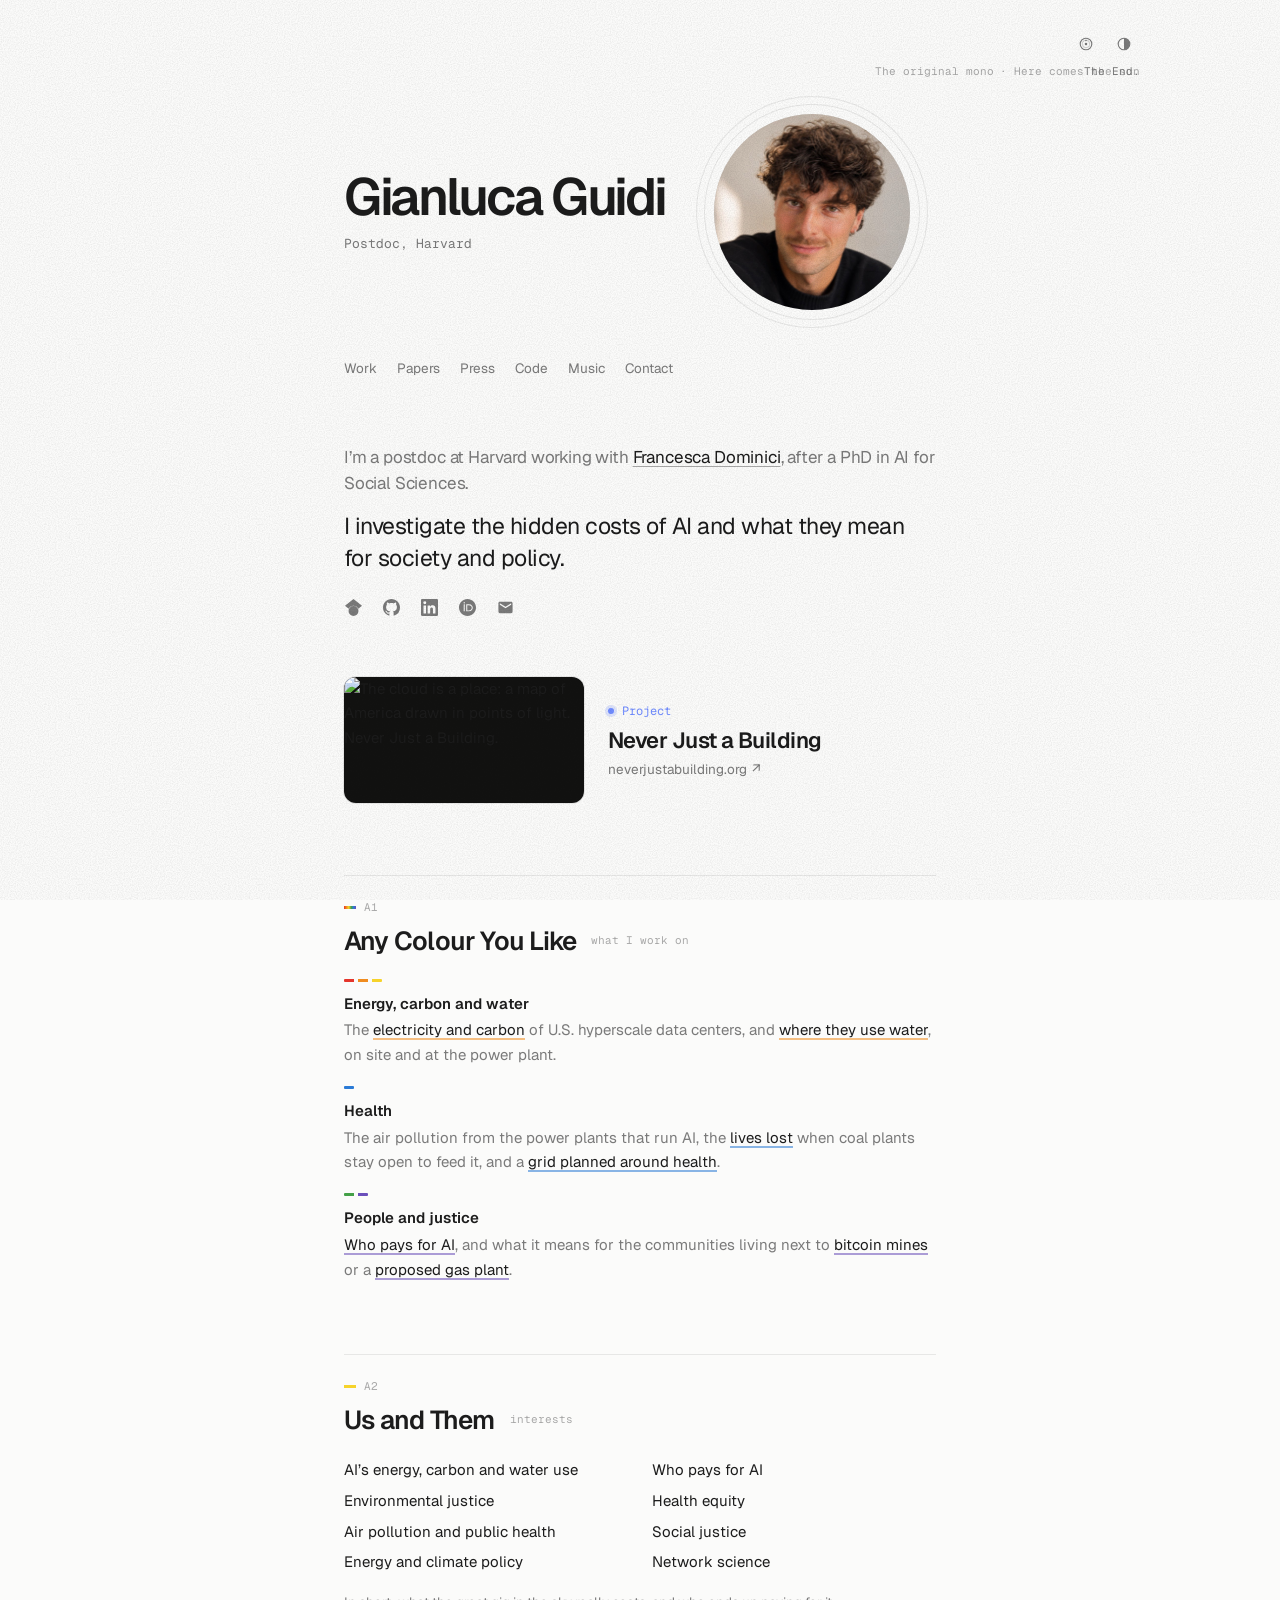
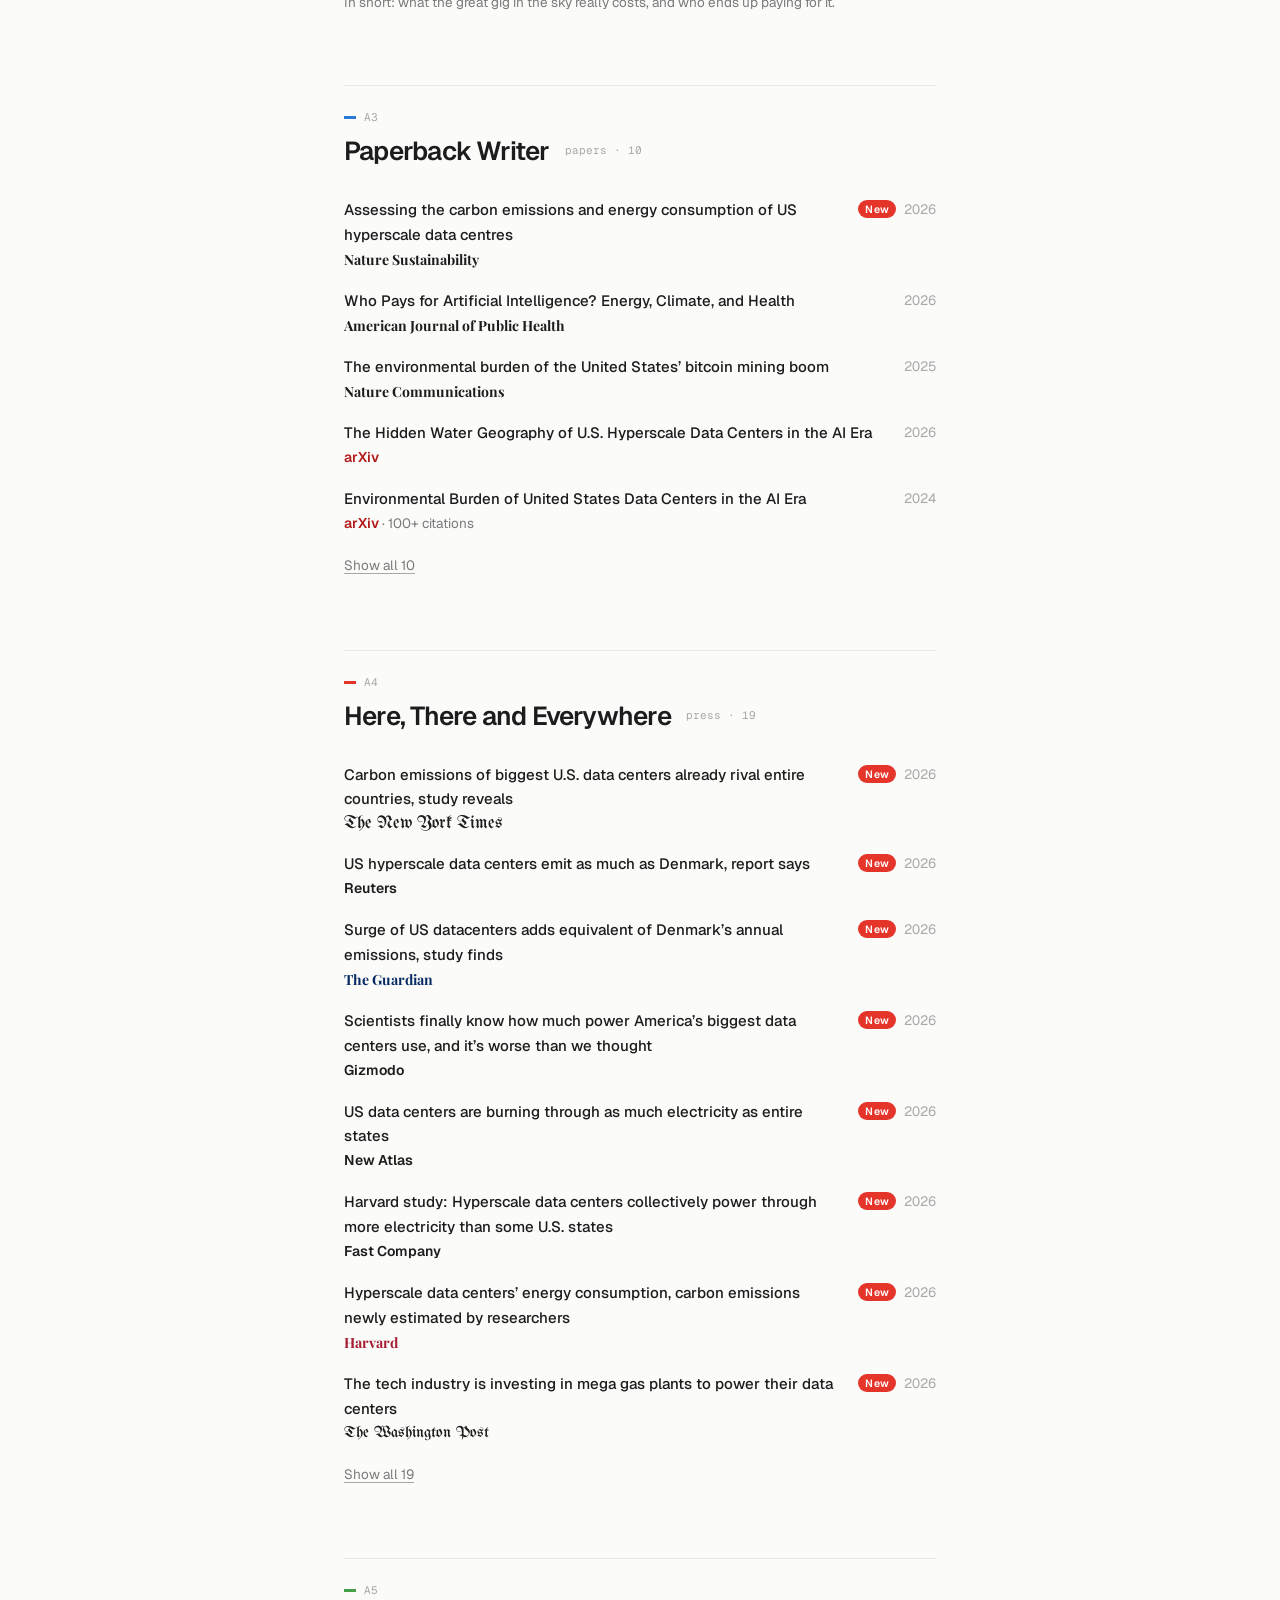
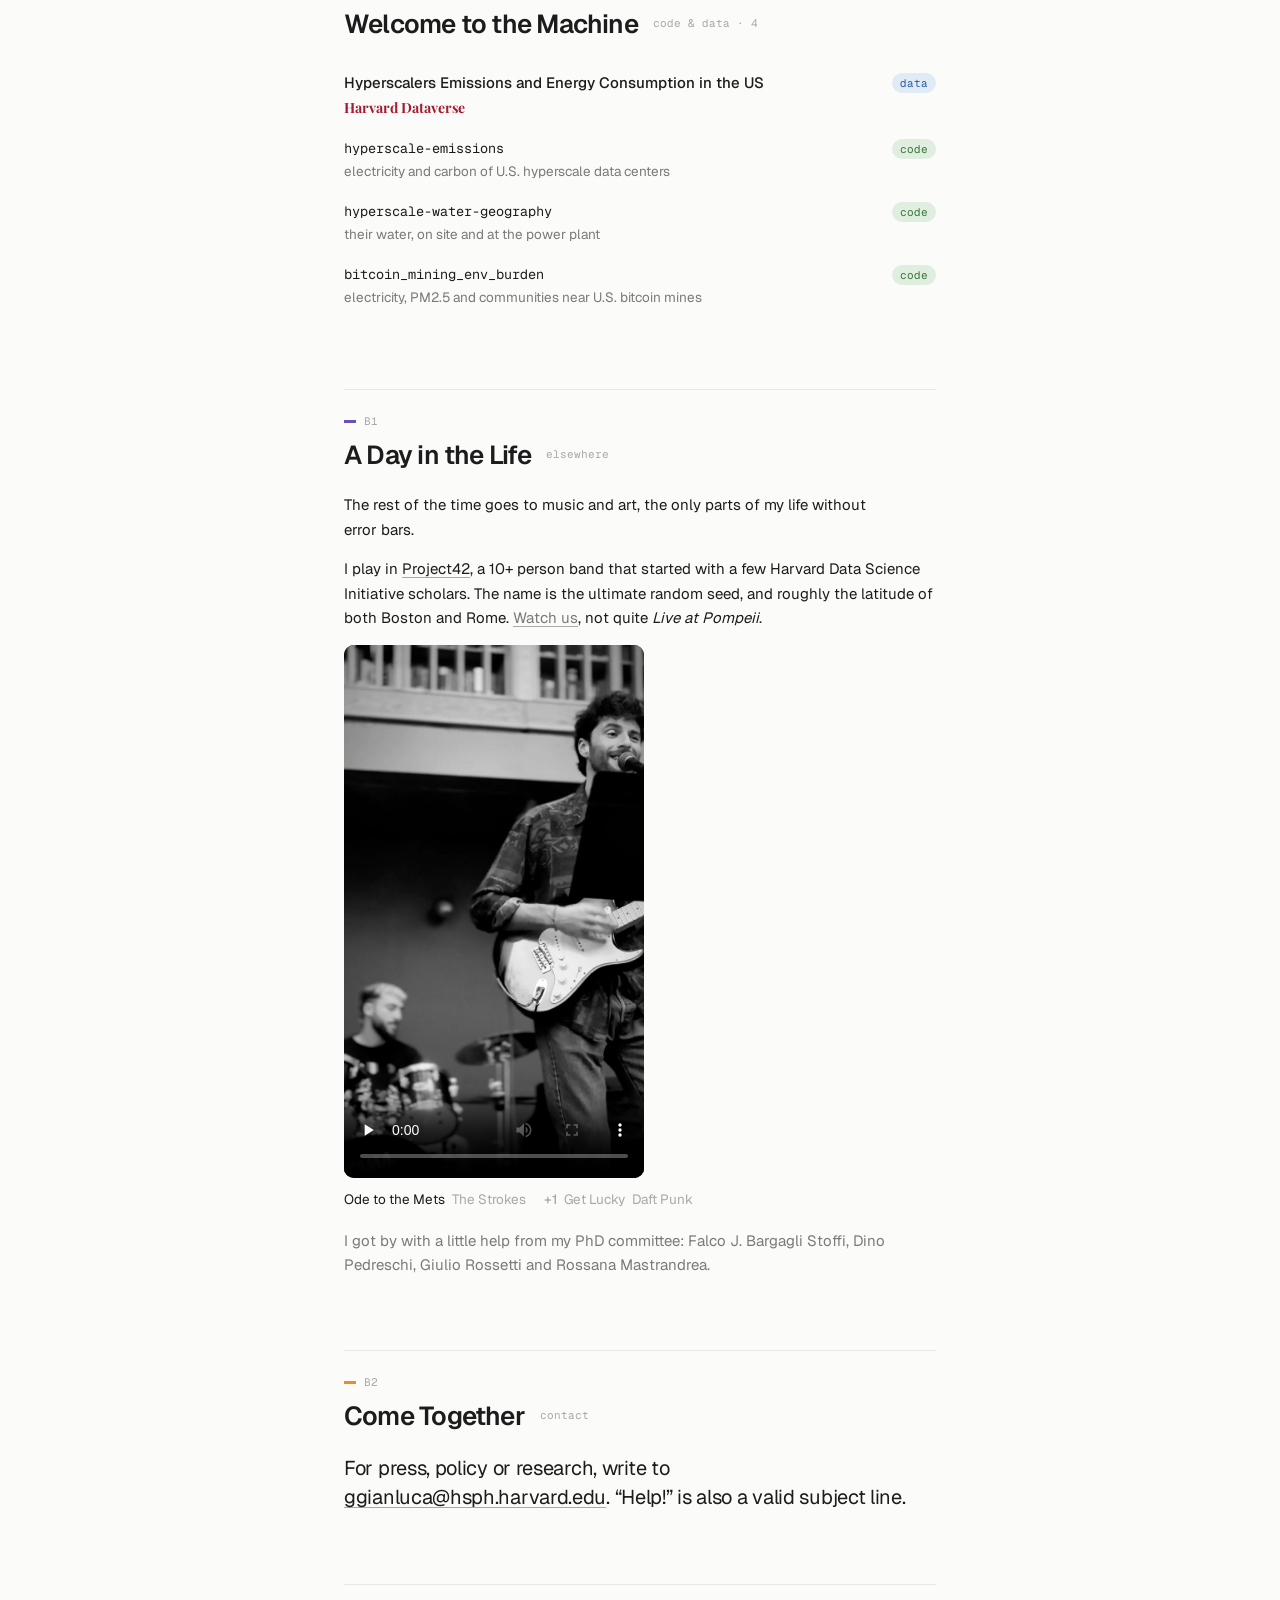
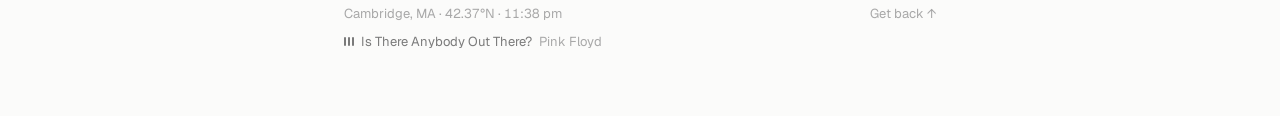
==== index.html @ de1f5d50 "The New York Times in its own masthead lettering Set in Chomsky, an open-source revival of the NYT m" ====
<!doctype html>
<html lang="en">
<head>
  <!-- Google tag (gtag.js). Only real visits count: nothing from local previews, and nothing from a browser
       that opened the site once with ?notrack=1 (my own devices); ?notrack=0 turns counting back on -->
  <script>
    (function () {
      var off = false;
      try {
        var q = new URLSearchParams(location.search).get("notrack");
        if (q === "1") localStorage.setItem("notrack", "1");
        if (q === "0") localStorage.removeItem("notrack");
        off = localStorage.getItem("notrack") === "1";
      } catch (e) {}
      if (location.hostname !== "gianguidi.github.io" || off) return;
      var s = document.createElement("script");
      s.async = true;
      s.src = "https://www.googletagmanager.com/gtag/js?id=G-ZJCMH1PV05";
      document.head.appendChild(s);
    })();
    window.dataLayer = window.dataLayer || [];
    function gtag(){dataLayer.push(arguments);}
    gtag('js', new Date());
    gtag('config', 'G-ZJCMH1PV05');
  </script>

  <!-- Structured data: who I am, what I work on, and the papers, data and code behind it -->
  <script type="application/ld+json">
{
  "@context": "https://schema.org",
  "@graph": [
    {
      "@type": "ProfilePage",
      "@id": "https://gianguidi.github.io/#page",
      "url": "https://gianguidi.github.io/",
      "name": "Gianluca Guidi",
      "dateModified": "2026-11-03",
      "mainEntity": {"@id": "https://gianguidi.github.io/#me"}
    },
    {
      "@type": "Person",
      "@id": "https://gianguidi.github.io/#me",
      "name": "Gianluca Guidi",
      "jobTitle": "Postdoctoral Research Fellow",
      "description": "Investigates the hidden costs of AI: the electricity, carbon and water of U.S. data centers, the air pollution and health effects of the power plants that run them, and who pays.",
      "url": "https://gianguidi.github.io/",
      "image": "https://gianguidi.github.io/assets/img/gianluca.jpg?v=1662b2f",
      "email": "mailto:ggianluca@hsph.harvard.edu",
      "affiliation": [{"@type": "Organization", "name": "Harvard T.H. Chan School of Public Health"}],
      "colleague": [{"@type": "Person", "name": "Francesca Dominici", "url": "https://scholar.google.com/citations?hl=en&user=RSwElNMAAAAJ"}],
      "knowsAbout": ["Environmental impact of artificial intelligence", "Data center energy use", "Data center carbon emissions", "Data center water use", "Air pollution and public health", "Power plants and health", "Environmental justice", "Social justice", "Health equity", "Energy and climate policy", "Bitcoin mining", "Network science"],
      "sameAs": [
        "https://orcid.org/0009-0009-8629-4620",
        "https://scholar.google.com/citations?hl=it&user=mu45z3kAAAAJ",
        "https://github.com/gianguidi",
        "https://www.linkedin.com/in/gianluca-guidi/",
        "https://www.researchgate.net/profile/Gianluca-Guidi"
      ]
    },
    {"@type": "ScholarlyArticle", "headline": "Who Pays for Artificial Intelligence? Energy, Climate, and Health", "url": "https://ajph.aphapublications.org/doi/full/10.2105/AJPH.2026.308678", "datePublished": "2026", "isPartOf": {"@type": "Periodical", "name": "American Journal of Public Health"}, "author": {"@id": "https://gianguidi.github.io/#me"}},
    {"@type": "ScholarlyArticle", "headline": "Assessing the carbon emissions and energy consumption of US hyperscale data centres", "url": "https://www.nature.com/articles/s41893-026-01985-7", "sameAs": "https://doi.org/10.1038/s41893-026-01985-7", "datePublished": "2026-11-16", "isPartOf": {"@type": "Periodical", "name": "Nature Sustainability"}, "author": {"@id": "https://gianguidi.github.io/#me"}},
    {"@type": "ScholarlyArticle", "headline": "The environmental burden of the United States’ bitcoin mining boom", "url": "https://www.nature.com/articles/s41467-025-58287-3", "datePublished": "2025", "isPartOf": {"@type": "Periodical", "name": "Nature Communications"}, "author": {"@id": "https://gianguidi.github.io/#me"}},
    {"@type": "ScholarlyArticle", "headline": "The Hidden Water Geography of U.S. Hyperscale Data Centers in the AI Era", "url": "https://arxiv.org/abs/2607.02531", "datePublished": "2026", "publisher": {"@type": "Organization", "name": "arXiv"}, "author": {"@id": "https://gianguidi.github.io/#me"}},
    {"@type": "ScholarlyArticle", "headline": "Environmental Burden of United States Data Centers in the AI Era", "url": "https://arxiv.org/abs/2411.09786", "datePublished": "2024", "publisher": {"@type": "Organization", "name": "arXiv"}, "author": {"@id": "https://gianguidi.github.io/#me"}},
    {"@type": "ScholarlyArticle", "headline": "Delayed Coal Plant Retirements in the Era of Data Centers Carry a Measurable Mortality Cost", "url": "https://europepmc.org/article/pmc/pmc13648786", "datePublished": "2026", "publisher": {"@type": "Organization", "name": "medRxiv"}, "author": {"@id": "https://gianguidi.github.io/#me"}},
    {"@type": "ScholarlyArticle", "headline": "Public Health and Economic Burden of a Proposed 3,500-MW Natural Gas Plant in Virginia", "url": "https://papers.ssrn.com/sol3/papers.cfm?abstract_id=7350551", "datePublished": "2026", "publisher": {"@type": "Organization", "name": "SSRN"}, "author": {"@id": "https://gianguidi.github.io/#me"}},
    {"@type": "ScholarlyArticle", "headline": "Tracing two decades of carbon emissions using a network approach", "url": "https://www.nature.com/articles/s41598-024-57351-0", "datePublished": "2024", "isPartOf": {"@type": "Periodical", "name": "Scientific Reports"}, "author": {"@id": "https://gianguidi.github.io/#me"}},
    {"@type": "ScholarlyArticle", "headline": "Towards a Health-Based Power Grid Optimization in the AI Era", "url": "https://arxiv.org/abs/2410.09029", "datePublished": "2024", "publisher": {"@type": "Organization", "name": "arXiv"}, "author": {"@id": "https://gianguidi.github.io/#me"}},
    {"@type": "Dataset", "name": "Hyperscalers Emissions and Energy Consumption in the US", "url": "https://doi.org/10.7910/DVN/SKKTAG", "description": "Electricity use and carbon emissions of U.S. hyperscale data centers.", "creator": {"@id": "https://gianguidi.github.io/#me"}},
    {"@type": "SoftwareSourceCode", "name": "hyperscale-emissions", "codeRepository": "https://github.com/gianguidi/hyperscale-emissions", "description": "Electricity and carbon of U.S. hyperscale data centers.", "author": {"@id": "https://gianguidi.github.io/#me"}},
    {"@type": "SoftwareSourceCode", "name": "hyperscale-water-geography", "codeRepository": "https://github.com/gianguidi/hyperscale-water-geography", "description": "Water use of U.S. hyperscale data centers, on site and at the power plant.", "author": {"@id": "https://gianguidi.github.io/#me"}},
    {"@type": "SoftwareSourceCode", "name": "bitcoin_mining_env_burden", "codeRepository": "https://github.com/gianguidi/bitcoin_mining_env_burden", "description": "Electricity, PM2.5 and communities near U.S. bitcoin mines.", "author": {"@id": "https://gianguidi.github.io/#me"}}
  ]
}
</script>

  <meta charset="utf-8" />
  <meta name="viewport" content="width=device-width, initial-scale=1" />
  <title>Gianluca Guidi</title>
  <meta name="description" content="Gianluca Guidi, a postdoc at Harvard, investigates the hidden costs of AI: the energy, carbon and water of data centers, their toll on health, and who pays." />
  <!-- keep the photo out of image search (link previews still show it) -->
  <meta name="robots" content="noimageindex" />
  <meta property="og:title" content="Gianluca Guidi" />
  <meta property="og:description" content="I investigate the hidden costs of AI: the energy, carbon and water of data centers, their toll on health, and who pays." />
  <meta property="og:image" content="https://gianguidi.github.io/assets/img/gianluca.jpg?v=1662b2f" />
  <meta property="og:url" content="https://gianguidi.github.io/" />
  <meta name="twitter:card" content="summary" />
  <meta name="color-scheme" content="light" />
  <meta name="theme-color" content="#fbfbfa" />
  <!-- the tab icon: a record, the label in the six colours (SVG where it works, the .ico and the touch icon everywhere else) -->
  <link rel="icon" href="/favicon.ico?v=40f1ebd" sizes="32x32">
  <link rel="icon" href="/favicon.svg?v=40f1ebd" type="image/svg+xml">
  <link rel="apple-touch-icon" href="/apple-touch-icon.png?v=40f1ebd">
  <link rel="preconnect" href="https://fonts.googleapis.com">
  <link rel="preconnect" href="https://fonts.gstatic.com" crossorigin>
  <link href="https://fonts.googleapis.com/css2?family=Geist:wght@400;500;600&family=Geist+Mono:wght@400&display=swap" rel="stylesheet">
  <!-- the mastheads: a blackletter and a Didone, cut down to just the letters the journal and outlet names use -->
  <link href="https://fonts.googleapis.com/css2?family=Playfair+Display:wght@700;900&family=UnifrakturMaguntia&display=swap&text=%20ABCDFGHIJNPRSTWYZabcdefghiklmnoprstuvwy" rel="stylesheet">
  <link rel="stylesheet" href="assets/css/style.css?v=98d34d6" />
  <script>
    // before first paint: every visit lands on the light side (here comes the sun), even for someone who flipped to
    // dark last time; the old saved choice is cleared. The 2026 remaster is shelved for now: its styles stay in the
    // stylesheet under data-style="remaster", but nothing turns it on
    (function () {
      document.documentElement.classList.add("js");
      try { localStorage.removeItem("theme"); } catch (e) {}
    })();
  </script>
</head>

<body>
  <main class="page" id="top">
    <header class="intro">
      <div class="avatar">
        <img src="assets/img/avatar.jpg?v=1662b2f" alt="Gianluca Guidi" width="400" height="400" draggable="false" />
      </div>
      <div>
        <h1>Gianluca Guidi</h1>
        <p class="role">Postdoc, Harvard</p>
      </div>
      <button class="mix" type="button" aria-label="Give the record a spin">
        <svg viewBox="0 0 20 20" aria-hidden="true"><circle cx="10" cy="10" r="7.25" /><circle class="groove" cx="10" cy="10" r="4.75" /><circle class="label" cx="10" cy="10" r="1.6" /><circle class="label" cx="10" cy="5.6" r=".9" /></svg>
      </button>
      <button class="mode" type="button" aria-label="Switch between light and dark">
        <svg viewBox="0 0 20 20" aria-hidden="true"><circle cx="10" cy="10" r="7.25" /><path d="M10 2.75a7.25 7.25 0 0 1 0 14.5z" /></svg>
      </button>
      <!-- what's on: which pressing (the record) and which side (the moon) -->
      <span class="note" aria-hidden="true"><span class="press"></span><span class="side"></span><span class="say"></span></span>
      <!-- the menu: plain words for the song titles; it stays on top as you scroll, and the section you're in lights up in its colour -->
      <nav class="menu" aria-label="Sections">
        <a href="#work">Work</a>
        <a href="#papers">Papers</a>
        <a href="#press">Press</a>
        <a href="#code">Code</a>
        <a href="#music">Music</a>
        <a href="#contact">Contact</a>
      </nav>
    </header>

    <section class="about">
      <p class="bio">
        I’m a postdoc at Harvard working with
        <a href="https://scholar.google.com/citations?hl=en&user=RSwElNMAAAAJ" target="_blank" rel="noopener">Francesca Dominici</a>,
        after a PhD in AI for Social Sciences.
      </p>
      <p class="lede">I investigate the <span class="hl">hidden costs of AI</span> and what they mean for society and policy.</p>
      <!-- logos instead of words; the name stays in the link for screen readers and shows on hover -->
      <p class="links">
        <a href="https://scholar.google.com/citations?hl=it&user=mu45z3kAAAAJ" target="_blank" rel="noopener"><svg viewBox="0 0 24 24" aria-hidden="true" focusable="false"><path d="M5.242 13.769 0 9.5 12 0l12 9.5-5.242 4.269C17.548 11.249 14.978 9.5 12 9.5c-2.977 0-5.548 1.748-6.758 4.269zM12 10a7 7 0 1 0 0 14 7 7 0 0 0 0-14z" /></svg><span>Scholar</span></a>
        <a href="https://github.com/gianguidi" target="_blank" rel="noopener"><svg viewBox="0 0 16 16" aria-hidden="true" focusable="false"><path d="M8 0C3.58 0 0 3.58 0 8c0 3.54 2.29 6.53 5.47 7.59.4.07.55-.17.55-.38 0-.19-.01-.82-.01-1.49-2.01.37-2.53-.49-2.69-.94-.09-.23-.48-.94-.82-1.13-.28-.15-.68-.52-.01-.53.63-.01 1.08.58 1.23.82.72 1.21 1.87.87 2.33.66.07-.52.28-.87.51-1.07-1.78-.2-3.64-.89-3.64-3.95 0-.87.31-1.59.82-2.15-.08-.2-.36-1.02.08-2.12 0 0 .67-.21 2.2.82.64-.18 1.32-.27 2-.27.68 0 1.36.09 2 .27 1.53-1.04 2.2-.82 2.2-.82.44 1.1.16 1.92.08 2.12.51.56.82 1.27.82 2.15 0 3.07-1.87 3.75-3.65 3.95.29.25.54.73.54 1.48 0 1.07-.01 1.93-.01 2.2 0 .21.15.46.55.38A8.013 8.013 0 0 0 16 8c0-4.42-3.58-8-8-8z" /></svg><span>GitHub</span></a>
        <a href="https://www.linkedin.com/in/gianluca-guidi/" target="_blank" rel="noopener"><svg viewBox="0 0 24 24" aria-hidden="true" focusable="false"><path d="M20.447 20.452h-3.554v-5.569c0-1.328-.027-3.037-1.852-3.037-1.853 0-2.136 1.445-2.136 2.939v5.667H9.351V9h3.414v1.561h.046c.477-.9 1.637-1.85 3.37-1.85 3.601 0 4.267 2.37 4.267 5.455v6.286zM5.337 7.433a2.062 2.062 0 1 1 0-4.125 2.062 2.062 0 0 1 0 4.125zM7.119 20.452H3.555V9h3.564v11.452zM22.225 0H1.771C.792 0 0 .774 0 1.729v20.542C0 23.227.792 24 1.771 24h20.451C23.2 24 24 23.227 24 22.271V1.729C24 .774 23.2 0 22.222 0h.003z" /></svg><span>LinkedIn</span></a>
        <a href="https://orcid.org/0009-0009-8629-4620" target="_blank" rel="me noopener noreferrer"><svg viewBox="0 0 24 24" aria-hidden="true" focusable="false"><path d="M12 0C5.372 0 0 5.372 0 12s5.372 12 12 12 12-5.372 12-12S18.628 0 12 0zM7.369 4.378c.525 0 .947.431.947.947s-.422.947-.947.947a.95.95 0 0 1-.947-.947c0-.525.422-.947.947-.947zm-.722 3.038h1.444v10.041H6.647V7.416zm3.562 0h3.9c3.712 0 5.344 2.653 5.344 5.025 0 2.578-2.016 5.025-5.325 5.025h-3.919V7.416zm1.444 1.303v7.444h2.297c3.272 0 4.022-2.484 4.022-3.722 0-2.016-1.284-3.722-4.097-3.722h-2.222z" /></svg><span>ORCID</span></a>
        <a href="mailto:ggianluca@hsph.harvard.edu"><svg viewBox="0 0 24 24" aria-hidden="true" focusable="false"><path d="M20 4H4c-1.1 0-1.99.9-1.99 2L2 18c0 1.1.9 2 2 2h16c1.1 0 2-.9 2-2V6c0-1.1-.9-2-2-2zm0 4-8 5-8-5V6l8 5 8-5v2z" /></svg><span>Email</span></a>
      </p>
    </section>

    <!-- the project: a small picture of its main screen (the cloud is a place, over the map of America in points of
         light: the project's own share image, served from its site), its name, and the way in. The whole row opens it -->
    <aside class="project" id="project" aria-labelledby="project-name">
      <img class="project-art" src="https://neverjustabuilding.org/assets/share/og-image.jpg" alt="The cloud is a place: a map of America drawn in points of light. Never Just a Building." width="1200" height="630" decoding="async" draggable="false" />
      <div class="project-body">
        <p class="project-kicker">Project</p>
        <h2 class="project-name" id="project-name"><a href="https://neverjustabuilding.org/" target="_blank" rel="noopener">Never Just a Building</a></h2>
        <p class="project-go" aria-hidden="true">neverjustabuilding.org <span>↗</span></p>
      </div>
    </aside>

    <!-- three threads, in the spectrum colours: energy, carbon and water; health; people and justice -->
    <section id="work">
      <h2>Any Colour You Like <span class="count">what I work on</span></h2>
      <ol class="threads">
        <li class="t1">
          <h3>Energy, carbon and water</h3>
          <p>The <a href="https://www.nature.com/articles/s41893-026-01985-7" target="_blank" rel="noopener">electricity and carbon</a> of U.S. hyperscale data centers, and <a href="https://arxiv.org/abs/2607.02531" target="_blank" rel="noopener">where they use water</a>, on site and at the power plant.</p>
        </li>
        <li class="t2">
          <h3>Health</h3>
          <p>The air pollution from the power plants that run AI, the <a href="https://europepmc.org/article/pmc/pmc13648786" target="_blank" rel="noopener">lives lost</a> when coal plants stay open to feed it, and a <a href="https://arxiv.org/abs/2410.09029" target="_blank" rel="noopener">grid planned around health</a>.</p>
        </li>
        <li class="t3">
          <h3>People and justice</h3>
          <p><a href="https://ajph.aphapublications.org/doi/full/10.2105/AJPH.2026.308678" target="_blank" rel="noopener">Who pays for AI</a>, and what it means for the communities living next to <a href="https://www.nature.com/articles/s41467-025-58287-3" target="_blank" rel="noopener">bitcoin mines</a> or a <a href="https://papers.ssrn.com/sol3/papers.cfm?abstract_id=7350551" target="_blank" rel="noopener">proposed gas plant</a>.</p>
        </li>
      </ol>
    </section>

    <section id="interests">
      <h2>Us and Them <span class="count">interests</span></h2>
      <ul class="interests">
        <li>AI’s energy, carbon and water use</li>
        <li>Who pays for AI</li>
        <li>Environmental justice</li>
        <li>Health equity</li>
        <li>Air pollution and public health</li>
        <li>Social justice</li>
        <li>Energy and climate policy</li>
        <li>Network science</li>
      </ul>
      <p class="muted aside">In short: what the great gig in the sky really costs, and who ends up paying for it.</p>
    </section>

    <section id="papers">
      <h2>Paperback Writer <span class="count">papers · 10</span></h2>
      <!-- each venue is set a little like its own masthead: .v, styled per journal or outlet -->
      <ul class="list" id="papers-list">
        <li class="fresh" data-until="2026-12-31"><a href="https://www.nature.com/articles/s41893-026-01985-7" target="_blank" rel="noopener">Assessing the carbon emissions and energy consumption of US hyperscale data centres</a><span class="src"><b class="v v-nature">Nature Sustainability</b></span><span class="yr">2026</span></li>
        <li><a href="https://ajph.aphapublications.org/doi/full/10.2105/AJPH.2026.308678" target="_blank" rel="noopener">Who Pays for Artificial Intelligence? Energy, Climate, and Health</a><span class="src"><b class="v v-ajph">American Journal of Public Health</b></span><span class="yr">2026</span></li>
        <li><a href="https://www.nature.com/articles/s41467-025-58287-3" target="_blank" rel="noopener">The environmental burden of the United States’ bitcoin mining boom</a><span class="src"><b class="v v-nature">Nature Communications</b></span><span class="yr">2025</span></li>
        <li><a href="https://arxiv.org/abs/2607.02531" target="_blank" rel="noopener">The Hidden Water Geography of U.S. Hyperscale Data Centers in the AI Era</a><span class="src"><b class="v v-arxiv">arXiv</b></span><span class="yr">2026</span></li>
        <li><a href="https://arxiv.org/abs/2411.09786" target="_blank" rel="noopener">Environmental Burden of United States Data Centers in the AI Era</a><span class="src"><b class="v v-arxiv">arXiv</b> · 100+ citations</span><span class="yr">2024</span></li>
        <li class="extra"><a href="https://europepmc.org/article/pmc/pmc13648786" target="_blank" rel="noopener">Delayed Coal Plant Retirements in the Era of Data Centers Carry a Measurable Mortality Cost</a><span class="src"><b class="v v-medrxiv">medRxiv</b></span><span class="yr">2026</span></li>
        <li class="extra"><a href="https://papers.ssrn.com/sol3/papers.cfm?abstract_id=7350551" target="_blank" rel="noopener">Public Health and Economic Burden of a Proposed 3,500-MW Natural Gas Plant in Virginia</a><span class="src"><b class="v v-ssrn">SSRN</b> · the plant was withdrawn</span><span class="yr">2026</span></li>
        <li class="extra"><a href="https://www.nature.com/articles/s41598-024-57351-0" target="_blank" rel="noopener">Tracing two decades of carbon emissions using a network approach</a><span class="src"><b class="v v-nature">Scientific Reports</b></span><span class="yr">2024</span></li>
        <li class="extra"><a href="https://arxiv.org/abs/2410.09029" target="_blank" rel="noopener">Towards a Health-Based Power Grid Optimization in the AI Era</a><span class="src"><b class="v v-arxiv">arXiv</b></span><span class="yr">2024</span></li>
        <li class="extra"><span class="t">The Global Carbon Trade Network</span><span class="src">working paper</span><span class="yr">—</span></li>
      </ul>
      <button class="more" type="button" aria-expanded="false" aria-controls="papers-list">Show all 10</button>
    </section>

    <section id="press">
      <h2>Here, There and Everywhere <span class="count">press · 19</span></h2>
      <ul class="list" id="press-list">
        <!-- "fresh" puts a small New on it until data-until, then it quietly drops -->
        <li class="fresh" data-until="2026-12-31"><a href="https://www.nytimes.com/interactive/2026/11/16/climate/ai-data-center-pollution-carbon-emissions.html" target="_blank" rel="noopener">Carbon emissions of biggest U.S. data centers already rival entire countries, study reveals</a><span class="src"><b class="v v-nyt">The New York Times</b></span><span class="yr">2026</span></li>
        <li class="fresh" data-until="2026-12-31"><a href="https://www.reuters.com/legal/litigation/us-hyperscale-data-centers-emit-much-denmark-report-says-2026-11-16/" target="_blank" rel="noopener">US hyperscale data centers emit as much as Denmark, report says</a><span class="src"><b class="v">Reuters</b></span><span class="yr">2026</span></li>
        <li class="fresh" data-until="2026-12-31"><a href="https://www.theguardian.com/us-news/2026/nov/16/datacenter-emissions-study" target="_blank" rel="noopener">Surge of US datacenters adds equivalent of Denmark’s annual emissions, study finds</a><span class="src"><b class="v v-guardian">The Guardian</b></span><span class="yr">2026</span></li>
        <li class="fresh" data-until="2026-12-31"><a href="https://gizmodo.com/scientists-finally-know-how-much-power-americas-biggest-data-centers-use-and-its-worse-than-we-thought-2000839941" target="_blank" rel="noopener">Scientists finally know how much power America’s biggest data centers use, and it’s worse than we thought</a><span class="src"><b class="v">Gizmodo</b></span><span class="yr">2026</span></li>
        <li class="fresh" data-until="2026-12-31"><a href="https://newatlas.com/technology/data-centers-using-electricity-entire-states" target="_blank" rel="noopener">US data centers are burning through as much electricity as entire states</a><span class="src"><b class="v">New Atlas</b></span><span class="yr">2026</span></li>
        <li class="fresh" data-until="2026-12-31"><a href="https://www.fastcompany.com/91640605/hyperscale-data-centers-use-shocking-levels-of-electricity-harvard" target="_blank" rel="noopener">Harvard study: Hyperscale data centers collectively power through more electricity than some U.S. states</a><span class="src"><b class="v">Fast Company</b></span><span class="yr">2026</span></li>
        <li class="fresh" data-until="2026-12-31"><a href="https://hsph.harvard.edu/news/hyperscale-data-centers-energy-consumption-carbon-emissions-newly-estimated-by-researchers/" target="_blank" rel="noopener">Hyperscale data centers’ energy consumption, carbon emissions newly estimated by researchers</a><span class="src"><b class="v v-harvard">Harvard</b></span><span class="yr">2026</span></li>
        <li class="fresh" data-until="2026-12-15"><a href="https://www.washingtonpost.com/technology/2026/10/19/big-tech-vowed-lead-climate-now-its-driving-fossil-fuel-boom/" target="_blank" rel="noopener">The tech industry is investing in mega gas plants to power their data centers</a><span class="src"><b class="v v-wapo">The Washington Post</b></span><span class="yr">2026</span></li>
        <li class="extra"><a href="https://www.theguardian.com/technology/2025/jun/27/trump-tax-bill-ai-climate-emissions" target="_blank" rel="noopener">Trump’s tax bill seeks to prevent AI regulations. Experts fear a heavy toll on the planet</a><span class="src"><b class="v v-guardian">The Guardian</b></span><span class="yr">2025</span></li>
        <li class="extra"><a href="https://www.technologyreview.com/2025/05/20/1116327/ai-energy-usage-climate-footprint-big-tech/" target="_blank" rel="noopener">We did the math on AI’s energy footprint</a><span class="src"><b class="v v-mittr">MIT Technology Review</b></span><span class="yr">2025</span></li>
        <li class="extra"><a href="https://www.technologyreview.com/2024/12/13/1108719/ais-emissions-are-about-to-skyrocket-even-further/" target="_blank" rel="noopener">AI’s emissions are about to skyrocket even further</a><span class="src"><b class="v v-mittr">MIT Technology Review</b></span><span class="yr">2024</span></li>
        <li class="extra"><a href="https://www.forbes.com/sites/francescadominici/2025/01/20/how-ai-could-help-reduce-climate-change-and-air-pollution/" target="_blank" rel="noopener">How AI Could Help Reduce Climate Change And Air Pollution</a><span class="src"><b class="v v-forbes">Forbes</b></span><span class="yr">2025</span></li>
        <li class="extra"><a href="https://aiinstitute.hbs.edu/the-dual-geography-of-ais-water-footprint/" target="_blank" rel="noopener">The Dual-Geography of AI’s Water Footprint</a><span class="src"><b class="v v-harvard">Harvard Business School AI Institute</b></span><span class="yr">2026</span></li>
        <li class="extra"><a href="https://salatainstitute.harvard.edu/study-maps-water-footprint-of-ai-data-centers/" target="_blank" rel="noopener">Study maps water footprint of AI data centers</a><span class="src"><b class="v v-harvard">Harvard Salata Institute</b></span><span class="yr">2026</span></li>
        <li class="extra"><a href="https://publichealthpost.org/environment/bitcoins-toxic-footprint/" target="_blank" rel="noopener">Bitcoin’s Toxic Footprint</a><span class="src"><b class="v">Public Health Post</b></span><span class="yr">2025</span></li>
        <li class="extra"><a href="https://grist.org/energy/this-rural-community-fought-one-of-the-countrys-biggest-gas-powered-data-centers-and-won/" target="_blank" rel="noopener">This rural community fought one of the country’s biggest gas-powered data centers, and won</a><span class="src"><b class="v v-grist">Grist</b></span><span class="yr">2025</span></li>
        <li class="extra"><a href="https://www.faz.net/aktuell/wissen/erde-klima/energiehunger-von-ki-fossile-energietraeger-und-atomstrom-110188743.html" target="_blank" rel="noopener">The Energy Hunger of the AI Boom and its Consequences</a><span class="src"><b class="v v-faz">Frankfurter Allgemeine Zeitung</b>, in German</span><span class="yr">2024</span></li>
        <li class="extra"><a href="https://www.ai4business.it/intelligenza-artificiale/le-emissioni-dellintelligenza-artificiale-pronte-a-una-crescita-esponenziale/" target="_blank" rel="noopener">Le Emissioni dell’Intelligenza Artificiale Pronte a una Crescita Esponenziale</a><span class="src"><b class="v">AI4Business</b>, in Italian</span><span class="yr">2024</span></li>
        <li class="extra"><a href="https://www.thecooldown.com/green-business/ai-regulations-rejected-congress-trump/" target="_blank" rel="noopener">Researchers sound the alarm on controversial AI plan rejected by lawmakers</a><span class="src"><b class="v">The Cooldown</b></span><span class="yr"></span></li>
      </ul>
      <button class="more" type="button" aria-expanded="false" aria-controls="press-list">Show all 19</button>
    </section>

    <section id="code">
      <h2>Welcome to the Machine <span class="count">code &amp; data · 4</span></h2>
      <ul class="list">
        <li><a href="https://doi.org/10.7910/DVN/SKKTAG" target="_blank" rel="noopener">Hyperscalers Emissions and Energy Consumption in the US</a><span class="src"><b class="v v-harvard">Harvard Dataverse</b></span><span class="yr tag data">data</span></li>
        <li><a class="mono" href="https://github.com/gianguidi/hyperscale-emissions" target="_blank" rel="noopener">hyperscale-emissions</a><span class="src">electricity and carbon of U.S. hyperscale data centers</span><span class="yr tag code">code</span></li>
        <li><a class="mono" href="https://github.com/gianguidi/hyperscale-water-geography" target="_blank" rel="noopener">hyperscale-water-geography</a><span class="src">their water, on site and at the power plant</span><span class="yr tag code">code</span></li>
        <li><a class="mono" href="https://github.com/gianguidi/bitcoin_mining_env_burden" target="_blank" rel="noopener">bitcoin_mining_env_burden</a><span class="src">electricity, PM2.5 and communities near U.S. bitcoin mines</span><span class="yr tag code">code</span></li>
      </ul>
    </section>

    <section id="music">
      <h2>A Day in the Life <span class="count">elsewhere</span></h2>
      <p>The rest of the time goes to music and art, the only parts of my life without error&nbsp;bars.</p>
      <p>
        I play in <a href="https://www.instagram.com/project42.hdsi/" target="_blank" rel="noopener">Project42</a>, a 10+ person
        band that started with a few Harvard Data Science Initiative scholars. The name is the ultimate random seed, and
        roughly the latitude of both Boston and Rome.
        <button class="inline" type="button" aria-controls="video">Watch us</button>,
        not quite <i>Live at&nbsp;Pompeii</i>.
      </p>
      <div class="video tall" id="video">
        <video controls playsinline preload="none" poster="assets/img/ode-to-the-mets.jpg" src="assets/video/ode-to-the-mets.mp4"></video>
        <!-- the setlist: the main song, and a +1 -->
        <p class="tracks">
          <button class="track" type="button" aria-pressed="true" data-src="assets/video/ode-to-the-mets.mp4" data-poster="assets/img/ode-to-the-mets.jpg" data-shape="tall" data-title="Ode to the Mets">Ode to the Mets <span>The Strokes</span></button>
          <button class="track" type="button" aria-pressed="false" data-src="assets/video/project42.mp4" data-poster="assets/img/video-poster.jpg" data-shape="wide" data-title="Get Lucky"><b>+1</b> Get Lucky <span>Daft Punk</span></button>
        </p>
      </div>
      <p class="muted">
        I got by with a little help from my PhD committee: Falco J. Bargagli Stoffi, Dino Pedreschi, Giulio Rossetti and Rossana Mastrandrea.
      </p>
    </section>

    <section id="contact">
      <h2>Come Together <span class="count">contact</span></h2>
      <p>For press, policy or research, write to <a href="mailto:ggianluca@hsph.harvard.edu">ggianluca@hsph.harvard.edu</a>. “Help!” is also a valid subject line.</p>
    </section>

    <footer>
      <span>Cambridge, MA · 42.37°N<span class="clock" aria-hidden="true"></span></span>
      <a class="top" href="#top">Get back ↑</a>
      <button class="np" type="button" title="Probably playing right now, Cambridge time. Click for the next track." hidden><span class="eq" aria-hidden="true"><i></i><i></i><i></i></span><span class="song"></span> <span class="by"></span></button>
    </footer>
  </main>

  <script src="assets/js/script.js?v=c771d9a"></script>

  <!-- GA4: more detailed tracking (Scholar, email, outbound, video, "show all") -->
  <script>
    (function () {
      function ggTrack(eventName, params) {
        if (typeof gtag === "function") gtag("event", eventName, params || {});
      }
      function onReady(fn) {
        if (document.readyState === "loading") document.addEventListener("DOMContentLoaded", fn);
        else fn();
      }
      onReady(function () {
        document.querySelectorAll('a[target="_blank"]').forEach(function (a) {
          a.addEventListener("click", function () {
            ggTrack("outbound_click", { link_url: a.href, link_text: (a.textContent || "").trim().slice(0, 80) });
          });
        });
        document.querySelectorAll('a[href*="scholar.google.com/citations?hl=it&user=mu45z3kAAAAJ"]').forEach(function (a) {
          a.addEventListener("click", function () { ggTrack("scholar_click"); });
        });
        document.querySelectorAll('a[href^="mailto:"]').forEach(function (a) {
          a.addEventListener("click", function () { ggTrack("email_click"); });
        });
        document.querySelectorAll("button.more").forEach(function (b) {
          b.addEventListener("click", function () { ggTrack("show_more", { list: b.getAttribute("aria-controls").replace("-list", "") }); });
        });
        var vid = document.querySelector("video");
        if (vid) {
          var song = function () { return /mets/.test(vid.currentSrc || vid.src) ? "ode_to_the_mets" : "get_lucky"; };
          vid.addEventListener("play", function () { ggTrack("video_play", { track: song() }); });
          vid.addEventListener("ended", function () { ggTrack("video_complete", { track: song() }); });
        }
      });
    })();
  </script>
</body>
</html>
---- assets/css/style.css ----
/* Liner notes: one column, a big name, each section a track on the record, a little film grain over it all.
   Every visit lands on the light side (here comes the sun); dark is one click away, for that visit only. */
:root{
  color-scheme:light;
  --bg:#fbfbfa;
  --text:#1c1c1c;
  --muted:#7a7a7a;
  --faint:#a8a8a8;
  --line:rgba(0,0,0,.08);
  --hover:rgba(0,0,0,.035);
  --sans:Geist, Inter, ui-sans-serif, system-ui, -apple-system, "Segoe UI", Roboto, Arial, sans-serif;
  --mono:"Geist Mono", ui-monospace, SFMono-Regular, Menlo, monospace;
  --didone:"Playfair Display", "Bodoni 72", Didot, Georgia, serif;
  --gothic:UnifrakturMaguntia, "Old English Text MT", serif;
  /* the few house colours worth borrowing: Guardian navy, Harvard crimson, arXiv red */
  --guardian:#052962;
  --crimson:#a51c30;
  --arxiv:#b31b1b;
}
/* Dark: only when the visitor flips to it (the choice is saved) */
:root[data-theme="dark"]{
  --bg:#0f0f0f;
  --text:#ededed;
  --muted:#8b8b8b;
  --faint:#5c5c5c;
  --line:rgba(255,255,255,.08);
  --hover:rgba(255,255,255,.04);
  --guardian:#8fb4ec;
  --crimson:#e5707c;
  --arxiv:#f07068;
  color-scheme:dark;
}
:root[data-theme="light"]{color-scheme:light}

*{box-sizing:border-box}
html{-webkit-text-size-adjust:100%}
body{margin:0;background:var(--bg);color:var(--text);font:400 15px/1.65 var(--sans);-webkit-font-smoothing:antialiased;text-rendering:optimizeLegibility;transition:background-color .35s ease,color .35s ease}
::selection{background:var(--text);color:var(--bg)}
a{color:var(--text);text-decoration:underline;text-decoration-color:var(--faint);text-decoration-thickness:1px;text-underline-offset:3px;transition:text-decoration-color .2s}
a:hover{text-decoration-color:var(--text)}
p{margin:0 0 14px}
.muted{color:var(--muted)}
:focus-visible{outline:1px solid var(--text);outline-offset:3px;border-radius:3px}

.page{--pad-top:96px;max-width:640px;margin:0 auto;padding:var(--pad-top) 24px 64px}
section{margin-top:56px;scroll-margin-top:64px}
h1{font-size:15px;font-weight:600;margin:0;letter-spacing:-.005em}
h2{font-size:18px;line-height:1.35;font-weight:600;letter-spacing:-.012em;color:var(--text);margin:0 0 16px} /* a step above the text, so each section starts clearly */
.count{font:400 11px/1 var(--mono);letter-spacing:0;color:var(--faint);vertical-align:3px;margin-left:10px;white-space:nowrap}
/* every section is a track: a hairline across, the track number in small mono over its colour, then a big title */
:root:not([data-style="remaster"]) section:not(.about){margin-top:72px;padding-top:26px;border-top:1px solid var(--line);scroll-margin-top:52px}
:root:not([data-style="remaster"]) section:not(.about) > h2{font-size:26px;line-height:1.15;letter-spacing:-.03em;margin-bottom:22px;text-wrap:balance}
:root:not([data-style="remaster"]) section:not(.about) > h2 .count{vertical-align:6px}

/* Every section has its own colour from the prism, and the menu uses the same one: a dot by the title here,
   a tint when you point at a row, the underline in the menu while you're in it */
:root{--spectrum:linear-gradient(90deg,var(--sp1),var(--sp2),var(--sp3),var(--sp4),var(--sp5),var(--sp6))}
section,.menu a{--c:var(--muted);--swatch:linear-gradient(var(--c),var(--c))}
#work,.menu a[href="#work"]{--c:var(--sp2);--swatch:var(--spectrum)}
#interests{--c:var(--sp3)}
#papers,.menu a[href="#papers"]{--c:var(--sp5)}
#press,.menu a[href="#press"]{--c:var(--sp1)}
#code,.menu a[href="#code"]{--c:var(--sp4)}
#music,.menu a[href="#music"]{--c:var(--sp6)}
#contact,.menu a[href="#contact"]{--c:var(--sp2)}
:root:not([data-style="remaster"]) section:not(.about) > h2::before{display:block;width:max-content;margin-bottom:14px;padding-left:20px;font:400 11px/1 var(--mono);letter-spacing:.02em;color:var(--faint);background:var(--swatch) 0 50% / 12px 3px no-repeat}
:root:not([data-style="remaster"]) section:nth-of-type(2) > h2::before{content:"A1"}
:root:not([data-style="remaster"]) section:nth-of-type(3) > h2::before{content:"A2"}
:root:not([data-style="remaster"]) section:nth-of-type(4) > h2::before{content:"A3"}
:root:not([data-style="remaster"]) section:nth-of-type(5) > h2::before{content:"A4"}
:root:not([data-style="remaster"]) section:nth-of-type(6) > h2::before{content:"A5"}
:root:not([data-style="remaster"]) section:nth-of-type(7) > h2::before{content:"B1"}
:root:not([data-style="remaster"]) section:nth-of-type(8) > h2::before{content:"B2"}
/* tracks rise in as they come into view (only once the script is running and watching for them) */
:root:not([data-style="remaster"]).reveal .page > section:not(.about){animation:none;transition:opacity .8s cubic-bezier(.2,.7,.2,1),transform .8s cubic-bezier(.2,.7,.2,1)}
:root:not([data-style="remaster"]).reveal section:not(.about):not(.in){opacity:0;transform:translateY(24px)}

/* The menu: under the name, and once you scroll it's the only part of the header left on top */
.menu{grid-column:1;grid-row:5;display:flex;gap:20px;margin-top:20px;overflow-x:auto;scrollbar-width:none;font-size:13.5px}
.menu::-webkit-scrollbar{display:none}
.menu a{position:relative;flex:none;padding:9px 0 10px;color:var(--muted);text-decoration:none;transition:color .2s}
.menu a::after{content:"";position:absolute;left:0;right:0;bottom:0;height:2px;border-radius:2px;background:var(--swatch);transform:scaleX(0);transform-origin:left;transition:transform .35s cubic-bezier(.2,.7,.2,1)}
.menu a:hover,.menu a[aria-current]{color:var(--text)}
.menu a:hover::after{transform:scaleX(.3)}
.menu a[aria-current]::after{transform:none}
/* the header sticks, pulled up (--tuck, set by the script) so only the menu row stays in view. Its background and,
   once it's stuck, a hairline reach the window's edges; the page clips them, so nothing ever scrolls sideways */
body{overflow-x:clip}
.js .intro{position:sticky;top:var(--tuck,0px);z-index:5}
:root:not([data-style="remaster"]).js .intro::before{content:"";position:absolute;z-index:-1;inset:0 calc((100% - 100vw) / 2);background:var(--bg);transition:background-color .35s ease}
.intro::after{content:"";position:absolute;left:calc((100% - 100vw) / 2);right:calc((100% - 100vw) / 2);bottom:0;height:1px;background:var(--line);opacity:0;pointer-events:none;transition:opacity .2s}
.stuck .intro::after{opacity:1}

/* Light / dark switch: a half-moon */
.mode{grid-column:3;grid-row:5;justify-self:start;width:32px;height:32px;display:grid;place-items:center;padding:0;border:0;border-radius:50%;background:transparent;color:var(--muted);cursor:pointer;transition:color .2s,background .2s,transform .5s cubic-bezier(.2,.7,.2,1)}
.mode:hover{color:var(--text);background:var(--hover)}
.mode svg{width:16px;height:16px}
.mode circle{fill:none;stroke:currentColor;stroke-width:1.4}
.mode path{fill:currentColor}
.mode.spin{transform:rotate(180deg)}
/* The record: switches between the original mix and the remaster */
.mix{grid-column:2;grid-row:5;justify-self:end;width:32px;height:32px;display:grid;place-items:center;padding:0;border:0;border-radius:50%;background:transparent;color:var(--muted);cursor:pointer;transition:color .2s,background .2s,transform .8s cubic-bezier(.2,.7,.2,1)}
.mix:hover{color:var(--text);background:var(--hover)}
.mix svg{width:16px;height:16px}
.mix circle{fill:none;stroke:currentColor;stroke-width:1.4}
.mix .groove{stroke-width:.8;opacity:.55}
.mix .label{fill:currentColor;stroke:none}
.mix + .mode{margin-left:-8px}
.mix,.mode{margin-top:20px}
/* The record is always playing; a click gives it an extra turn (and the next one turns it back) */
.mix.push{transform:rotate(1turn)}
@keyframes spin{to{transform:rotate(360deg)}}
@media (prefers-reduced-motion:no-preference){
  .mix svg{animation:spin 3.2s linear infinite}
}
/* What's on, always there and quiet: the pressing, then the side, right under the two switches. Point at a switch
   and its half lights up; anything the page has to say fades in over it for a moment. Once the menu is stuck
   on top it steps aside (under the bar), and comes back while you point at a switch */
.note{position:absolute;top:100%;right:30px;margin-top:6px;padding:2px 0 2px 10px;background:var(--bg);font:400 11px/1.4 var(--mono);color:var(--faint);white-space:nowrap;pointer-events:none;transition:opacity .3s,background-color .35s}
.note > span{transition:opacity .3s,color .3s}
.note .side:not(:empty)::before{content:"·";margin:0 .6em;color:var(--faint)}
.note .say{position:absolute;top:2px;right:0;color:var(--muted);opacity:0}
:root:not([data-style="remaster"]).stuck .note:not(.saying){opacity:0}
:root:not([data-style="remaster"]).stuck .intro:has(.mix:hover,.mode:hover) .note{opacity:1}
.note.saying .press,.note.saying .side{opacity:0}
.note.saying .say{opacity:1}
.intro:has(.mix:hover) .press,.intro:has(.mode:hover) .side,.note.lit-press .press,.note.lit-side .side{color:var(--text)}
/* The two switches sit in the very same spot in both looks: top right, exactly where the remaster's bar holds them,
   so flipping from one look to the other never moves the button you just pressed. Here they hang above the header,
   lined up with that bar rather than with this column, with what's on right under them. Once the menu is stuck on
   top they ride in it on wide screens; on narrow ones they scroll away with the header, as in the remaster */
:root:not([data-style="remaster"]) .intro{--sw-top:calc(14px + var(--bar-photo) / 2 - 32px);--sw-right:calc(max(40px, (100vw - 1000px) / 2) - (100vw - 100%) / 2)}
:root:not([data-style="remaster"]) .mix,:root:not([data-style="remaster"]) .mode{position:absolute;grid-area:auto;top:calc(var(--sw-top) - var(--pad-top));right:var(--sw-right);margin:0}
:root:not([data-style="remaster"]) .mix{right:calc(var(--sw-right) + 38px)}
:root:not([data-style="remaster"]) .note{top:calc(var(--sw-top) + 36px - var(--pad-top));right:var(--sw-right);margin-top:0;padding:0;background:none}
:root:not([data-style="remaster"]) .note .say{top:0}
@media (max-width:820px){
  :root:not([data-style="remaster"]) .intro{--sw-top:calc(12px + (var(--bar-photo) - 32px) / 2);--sw-right:calc(20px - (100vw - 100%) / 2)}
  .page{--pad-top:112px} /* room for the switches and what's on above the photo */
}
@media (min-width:521px){
  :root:not([data-style="remaster"]).stuck .note{top:100%;margin-top:6px;padding:2px 0 2px 10px;background:var(--bg)}
  :root:not([data-style="remaster"]).stuck .note .say{top:2px}
}
@media (min-width:821px){
  :root:not([data-style="remaster"]).stuck .mix,:root:not([data-style="remaster"]).stuck .mode{top:auto;bottom:4.5px;animation:appear .25s ease}
}
@keyframes appear{from{opacity:0}}

/* Intro: name and title down the left, flush with the menu and the text below; the photo on the right */
.intro{position:relative;display:grid;grid-template-columns:minmax(0,1fr) auto auto;grid-template-rows:1fr auto auto 1fr auto;column-gap:4px;align-items:center;margin-bottom:44px}
.intro > div{grid-column:1;grid-row:2}
/* the name, set big like the title on a sleeve */
.intro h1{font-size:clamp(36px,5.6vw,52px);line-height:1;letter-spacing:-.045em;text-wrap:balance}
.role{margin:12px 0 0;font:400 13px/1.4 var(--mono);color:var(--muted)}
/* the photo is the record's label: two fine grooves run round it */
.avatar{grid-column:2 / 4;grid-row:1 / 5;justify-self:end;position:relative;width:196px;height:196px;margin:18px;padding:0;border:0;border-radius:50%;overflow:hidden;background:var(--line);box-shadow:0 0 0 9px var(--bg),0 0 0 10px var(--line),0 0 0 17px var(--bg),0 0 0 18px var(--line);-webkit-touch-callout:none;-webkit-user-select:none;user-select:none;touch-action:manipulation;transition:box-shadow .35s ease}
/* the photo can't be grabbed: clicks, right-clicks and long presses land on the button, never on the image itself */
.avatar img{position:absolute;inset:0;width:100%;height:100%;object-fit:cover;transition:transform .6s cubic-bezier(.2,.7,.2,1);-webkit-user-drag:none;-webkit-touch-callout:none;-webkit-user-select:none;user-select:none;pointer-events:none}
/* point at it and it leans in a little */
@media (hover:hover) and (prefers-reduced-motion:no-preference){
  .avatar:hover img{transform:scale(1.08)}
}

.bio,.lede{font-size:17px;line-height:1.5;letter-spacing:-.01em}
/* the opening line, a size up */
:root:not([data-style="remaster"]) .bio{color:var(--muted)}
:root:not([data-style="remaster"]) .bio a{color:var(--text)}
:root:not([data-style="remaster"]) .lede{font-size:23px;line-height:1.4;letter-spacing:-.022em;text-wrap:pretty}
/* The project: a small picture of its main screen (the cloud is a place, over America in points of light), and
   beside it the name and the way in, in the project's periwinkle. The link is stretched over the whole row */
.project{--p-acc:#6f8bff;position:relative;display:grid;grid-template-columns:240px minmax(0,1fr);align-items:center;gap:24px;margin:52px 0 0}
:root[data-theme="dark"] .project{--p-acc:#8fa3ff}
.project-art{display:block;width:100%;height:auto;aspect-ratio:1200/630;border-radius:12px;background:#121211;box-shadow:0 0 0 1px var(--line);pointer-events:none;-webkit-user-drag:none;transition:transform .6s cubic-bezier(.2,.7,.2,1),box-shadow .3s}
.project p{margin:0}
.project-kicker{display:flex;align-items:center;gap:8px;font:400 12px/1.4 var(--mono);color:var(--p-acc)}
.project-kicker::before{content:"";flex:none;width:6px;height:6px;border-radius:50%;background:currentColor;box-shadow:0 0 0 3px color-mix(in srgb,var(--p-acc) 22%,transparent)}
.project-name{margin:8px 0 0;font:600 22px/1.15 var(--sans);letter-spacing:-.025em;color:var(--text)}
.project-name a{color:inherit;text-decoration:none}
.project-name a::after{content:"";position:absolute;inset:-8px;z-index:1;border-radius:16px}
.project-name a:focus-visible{outline:none}
.project-name a:focus-visible::after{outline:1px solid var(--text);outline-offset:0}
.project-go{margin-top:10px !important;font:400 13.5px/1 var(--sans);color:var(--muted);transition:color .2s}
.project-go span{display:inline-block;margin-left:2px;transition:transform .3s cubic-bezier(.2,.7,.2,1)}
@media (hover:hover){
  .project:hover .project-go{color:var(--p-acc)}
  .project:hover .project-go span{transform:translate(2px,-2px)}
}
@media (hover:hover) and (prefers-reduced-motion:no-preference){
  .project:hover .project-art{transform:scale(1.02)}
}
@media (max-width:520px){
  .project{grid-template-columns:150px minmax(0,1fr);gap:16px;margin-top:44px}
  .project-art{border-radius:9px}
  .project-name{font-size:18px}
  .project-go{font-size:12.5px}
}

/* Elsewhere: logos instead of words, each one's name shows up under it on hover */
.links{display:flex;flex-wrap:wrap;gap:4px;margin:16px 0 0 -8px}
.links a{position:relative;display:grid;place-items:center;width:34px;height:34px;border-radius:50%;color:var(--muted);text-decoration:none;transition:color .2s,background .2s}
.links a:hover,.links a:focus-visible{color:var(--text);background:var(--hover)}
.links svg{width:17px;height:17px;fill:currentColor}
.links span{position:absolute;top:100%;left:50%;transform:translate(-50%,-2px);font:400 11px/1.4 var(--mono);color:var(--muted);white-space:nowrap;opacity:0;pointer-events:none;transition:opacity .2s,transform .2s}
.links a:hover span,.links a:focus-visible span{opacity:1;transform:translate(-50%,2px)}

/* Interests: two quiet columns, one on phones */
.interests{list-style:none;margin:0;padding:0;display:grid;grid-template-columns:1fr 1fr;gap:6px 24px}
.aside{margin:16px 0 0;font-size:13.5px}

/* What I work on: three threads, each under the prism colours it stands for, a heading and one line,
   with the papers inside the line underlined in the thread's colour */
.threads{list-style:none;margin:0;padding:0;display:grid;gap:18px}
.threads li::before{content:"";display:block;height:3px;margin-bottom:10px;border-radius:1px}
.threads .t1::before{width:38px;background:linear-gradient(90deg,var(--sp1) 0 10px,transparent 0 14px,var(--sp2) 0 24px,transparent 0 28px,var(--sp3) 0)}
.threads .t2::before{width:10px;background:var(--sp5)}
.threads .t3::before{width:24px;background:linear-gradient(90deg,var(--sp4) 0 10px,transparent 0 14px,var(--sp6) 0)}
.threads .t1{--c:var(--sp2)} .threads .t2{--c:var(--sp5)} .threads .t3{--c:var(--sp6)}
.threads h3{font-size:15px;font-weight:600;margin:0 0 2px}
.threads p{margin:0;color:var(--muted)}
.threads a{text-decoration-color:var(--c);text-decoration-color:color-mix(in srgb,var(--c) 55%,transparent);text-decoration-thickness:1.5px}
.threads a:hover{text-decoration-color:var(--c)}

/* Lists: title, then source, year on the right */
.list{list-style:none;margin:0;padding:0}
.list li{display:grid;grid-template-columns:minmax(0,1fr) auto;column-gap:16px;padding:9px 10px;margin:0 -10px;border-radius:8px;transition:background .15s}
.list li:hover{background:var(--hover);background:color-mix(in srgb,var(--c) 7%,transparent)}
.list a,.list .t{grid-column:1;font-weight:500;text-decoration:none}
.list a:hover{text-decoration:underline;text-decoration-color:var(--faint)}
/* the arrow hangs off the end of the title (a negative margin as wide as it is), so it never wraps onto a line of its own */
.list a::after{content:"↗";display:inline-block;width:12px;margin:0 -17px 0 5px;font-size:12px;color:var(--faint);opacity:0;transform:translate(-3px,2px);transition:opacity .2s,transform .2s,color .2s}
.list li:hover a::after{opacity:1;transform:none;color:var(--c)}
.list .src{grid-column:1;grid-row:2;color:var(--muted);font-size:13.5px}
.list .yr{grid-column:2;grid-row:1;color:var(--faint);font-size:13.5px;font-variant-numeric:tabular-nums}
.mono{font-family:var(--mono);font-size:13.5px}
.list a.mono{font-weight:400}

/* Journals and outlets, each set a little like its own masthead */
.v{font-weight:600;font-style:normal;font-size:1.04em;color:var(--text)}
.v-wapo,.v-faz{font-family:var(--gothic);font-weight:400;font-size:1.22em;line-height:1}
/* The New York Times in Chomsky, an open-source revival of its own masthead (OFL, by Fredrick Brennan), loaded only
   when the name is on the page */
@font-face{font-family:Chomsky;src:url("https://cdn.jsdelivr.net/gh/ctrlcctrlv/chomsky@v2.3/dist/Chomsky.woff2") format("woff2");font-display:swap}
.v-nyt{font-family:Chomsky,var(--gothic);font-weight:400;font-size:1.32em;line-height:1;letter-spacing:0}
.v-nature,.v-ajph,.v-guardian,.v-harvard{font-family:var(--didone);font-weight:700}
.v-forbes{font-family:var(--didone);font-weight:900;letter-spacing:-.01em}
.v-mittr{font-weight:700;letter-spacing:-.025em}
.v-guardian{color:var(--guardian)}
.v-harvard{color:var(--crimson)}
.v-arxiv{color:var(--arxiv)}

/* New in the press: a small red tag by the year, gone on its own after a few weeks */
.js .fresh .yr::before{content:"New";display:inline-block;margin-right:8px;padding:0 7px;border-radius:99px;font:600 10.5px/18px var(--sans);letter-spacing:.02em;text-transform:none;color:#fff;background:var(--sp1);vertical-align:1px}

/* code & data: the kind as a little tinted tag */
.list .yr.tag{align-self:start;margin-top:2px;padding:0 8px;border-radius:99px;font:400 11px/20px var(--mono);color:var(--muted);background:var(--hover)}
.list .yr.tag.data{color:color-mix(in srgb,var(--sp5) 70%,var(--text));background:color-mix(in srgb,var(--sp5) 13%,transparent)}
.list .yr.tag.code{color:color-mix(in srgb,var(--sp4) 70%,var(--text));background:color-mix(in srgb,var(--sp4) 15%,transparent)}

/* "Show all" and other quiet buttons */
.more,.inline{font:inherit;color:var(--muted);background:none;border:0;padding:0;cursor:pointer;text-decoration:underline;text-decoration-color:var(--faint);text-underline-offset:3px}
.more{margin-top:10px;font-size:13.5px}
.more:hover,.inline:hover{color:var(--text);text-decoration-color:var(--text)}
.js .list .extra{display:none}
.js .list.open .extra{display:grid}

.video{margin:4px 0 18px}
.video video{display:block;width:100%;aspect-ratio:16/9;border-radius:10px;background:#000}
.video.tall video{width:min(100%,300px);aspect-ratio:9/16}
/* the setlist under the video: the song playing is darker, the +1 waits its turn */
.tracks{display:flex;flex-wrap:wrap;gap:2px 18px;margin:10px 0 0;font-size:13.5px}
.track{font:inherit;color:var(--faint);background:none;border:0;padding:0;cursor:pointer;transition:color .2s}
.track span{margin-left:4px;color:var(--faint)}
.track b{font-weight:500;margin-right:4px}
.track:hover,.track[aria-pressed="true"]{color:var(--text)}

/* the last track: the way to get in touch, a size up so press can't miss it */
:root:not([data-style="remaster"]) #contact p{font-size:20px;line-height:1.45;letter-spacing:-.015em}
footer{display:flex;flex-wrap:wrap;justify-content:space-between;gap:6px 12px;margin-top:72px;padding-top:18px;border-top:1px solid var(--line);color:var(--faint);font-size:13px;font-variant-numeric:tabular-nums}
.clock:not(:empty)::before{content:" · "}
/* Now playing: a tiny equalizer, the song, the band */
.np{display:inline-flex;flex-basis:100%;align-items:center;gap:7px;white-space:nowrap;font:inherit;color:inherit;background:none;border:0;padding:0;cursor:pointer}
.np[hidden]{display:none}
.np .song{color:var(--muted);transition:color .2s}
.np:hover .song{color:var(--text)}
.top{color:var(--faint);text-decoration:none;white-space:nowrap}
.top:hover{color:var(--text)}
.eq{display:inline-flex;align-items:flex-end;gap:2px;height:9px;color:var(--muted)}
.eq i{width:2px;height:100%;background:currentColor;border-radius:1px;transform-origin:bottom;animation:eq 1.1s ease-in-out infinite}
.eq i:nth-child(2){animation-delay:-.45s}
.eq i:nth-child(3){animation-delay:-.8s}
@keyframes eq{0%,100%{transform:scaleY(.3)}50%{transform:scaleY(1)}}

/* A little film grain over everything, like a printed sleeve: fixed, so it never scrolls or seams, and it never
   takes a click. Dark specks on the light side, light ones on the dark side */
:root{--grain:url("data:image/svg+xml,%3Csvg xmlns='http://www.w3.org/2000/svg' width='180' height='180'%3E%3Cfilter id='n'%3E%3CfeTurbulence type='fractalNoise' baseFrequency='.85' numOctaves='2' stitchTiles='stitch'/%3E%3CfeColorMatrix values='0 0 0 0 0 0 0 0 0 0 0 0 0 0 0 0 0 0 1.6 -.55'/%3E%3C/filter%3E%3Crect width='100%25' height='100%25' filter='url(%23n)'/%3E%3C/svg%3E");--grain-o:.08}
:root[data-theme="dark"]{--grain:url("data:image/svg+xml,%3Csvg xmlns='http://www.w3.org/2000/svg' width='180' height='180'%3E%3Cfilter id='n'%3E%3CfeTurbulence type='fractalNoise' baseFrequency='.85' numOctaves='2' stitchTiles='stitch'/%3E%3CfeColorMatrix values='0 0 0 0 1 0 0 0 0 1 0 0 0 0 1 0 0 0 1.6 -.55'/%3E%3C/filter%3E%3Crect width='100%25' height='100%25' filter='url(%23n)'/%3E%3C/svg%3E");--grain-o:.06}
:root:not([data-style="remaster"]) body::after{content:"";position:fixed;inset:0;z-index:20;pointer-events:none;background:var(--grain);opacity:var(--grain-o)}

/* A soft entrance, nothing more */
@keyframes up{from{opacity:0;transform:translateY(6px)}to{opacity:1;transform:none}}
.js .page > *{animation:up .6s cubic-bezier(.2,.7,.2,1) both}
.js .page > *:nth-child(2){animation-delay:.06s}
.js .page > *:nth-child(3){animation-delay:.12s}
.js .page > *:nth-child(4){animation-delay:.18s}
.js .page > *:nth-child(5){animation-delay:.24s}
.js .page > *:nth-child(6){animation-delay:.3s}
.js .page > *:nth-child(n+7){animation-delay:.36s}

@media (max-width:520px){
  .page{--pad-top:88px;padding:var(--pad-top) 20px 48px}
  section{margin-top:44px}
  .interests{grid-template-columns:1fr}
  /* on a phone: the switches just above the photo, then name and photo, what's on (on two lines, under the photo),
     then the menu across the whole width */
  .avatar{width:118px;height:118px;margin:12px 12px 12px 8px;box-shadow:0 0 0 6px var(--bg),0 0 0 7px var(--line),0 0 0 11px var(--bg),0 0 0 12px var(--line)}
  .intro h1{font-size:34px}
  .role{font-size:12px}
  :root:not([data-style="remaster"]) .lede{font-size:20px}
  :root:not([data-style="remaster"]) section:not(.about){margin-top:56px;padding-top:22px}
  :root:not([data-style="remaster"]) section:not(.about) > h2{font-size:23px}
  .intro{grid-template-rows:1fr auto auto 1fr auto auto}
  :root:not([data-style="remaster"]) .note{position:relative;top:auto;right:auto;grid-column:1 / -1;grid-row:5;justify-self:end;margin-top:14px;padding:0;background:none;text-align:right}
  :root:not([data-style="remaster"]) .note .say{top:0}
  :root:not([data-style="remaster"]) .note > span:not(.say){display:block}
  :root:not([data-style="remaster"]) .note .side:not(:empty)::before{content:none}
  .menu{grid-column:1 / -1;grid-row:6;margin-top:6px;gap:12px;justify-content:space-between}
}
@media (prefers-reduced-motion:no-preference){
  html{scroll-behavior:smooth}
}
@media (prefers-reduced-motion:reduce){
  .js .page > *{animation:none}
  :root:not([data-style="remaster"]).reveal section:not(.about):not(.in){opacity:1;transform:none}
  .mix.push{transform:none}
  .eq i{animation:none;transform:scaleY(.6)}
}

/* ===== The 2026 remaster: same songs, more room. The same type as the original (one sans, the mono for small print),
   set wider: titles beside their sections, track numbers and hairlines. Everything below only applies with
   data-style="remaster" ===== */
:root{--sp1:#e5352b;--sp2:#f08c1f;--sp3:#f6d32b;--sp4:#43a047;--sp5:#2b7bd6;--sp6:#6b4fbb}
/* the photo in the bar; the original's switches line up with the bar from this too */
:root{--bar-photo:92px}
[data-style="remaster"] body{font-size:16px;overflow-x:clip}
[data-style="remaster"] ::selection{background:var(--sp6);color:#fff}
[data-style="remaster"] .page{max-width:1080px;padding:0 40px 64px}

/* sticky glass bar */
[data-style="remaster"] .intro{position:sticky;top:0;z-index:5;margin:0 calc(50% - 50vw);padding:14px max(40px, calc((100vw - 1000px) / 2));background:var(--bg);background:color-mix(in srgb,var(--bg) 70%,transparent);-webkit-backdrop-filter:saturate(1.5) blur(16px);backdrop-filter:saturate(1.5) blur(16px)}
[data-style="remaster"] .intro::after{content:"";position:absolute;left:0;right:0;bottom:0;height:1px;background:var(--line);opacity:0;pointer-events:none;transition:opacity .2s}
[data-style="remaster"].stuck .intro::after{opacity:1}
/* in the bar: photo and name on the left; the menu and the two switches on the right, and what's on under them */
[data-style="remaster"] .intro{grid-template-columns:auto minmax(0,1fr) auto auto auto;grid-template-rows:1fr 1fr;column-gap:14px}
[data-style="remaster"] .avatar{grid-column:1;grid-row:1 / 3;justify-self:auto}
[data-style="remaster"] .intro > div{grid-column:2;grid-row:1 / 3}
[data-style="remaster"] .intro h1{font-size:18px;line-height:1.3;letter-spacing:-.01em}
[data-style="remaster"] .role{margin-top:2px}
[data-style="remaster"] .mix,[data-style="remaster"] .mode{grid-row:1;align-self:end;justify-self:auto;margin-top:0}
[data-style="remaster"] .note{position:relative;top:auto;right:auto;grid-row:2;align-self:start;justify-self:end;padding:0;background:none}
[data-style="remaster"] .note .say{top:0}
[data-style="remaster"] .menu{grid-column:3;grid-row:1;align-self:end;margin:0 12px 0 0;gap:22px}
[data-style="remaster"] .menu a{padding:6px 0}
[data-style="remaster"] .mix{grid-column:4}
[data-style="remaster"] .mode{grid-column:5}
[data-style="remaster"] .note{grid-column:3 / 6;margin-top:4px}
[data-style="remaster"] .avatar{width:var(--bar-photo);height:var(--bar-photo)}
[data-style="remaster"] section{scroll-margin-top:calc(var(--bar-photo) + 28px)}

/* the opening lines, a little bigger */
[data-style="remaster"] .about{margin-top:0;padding-top:clamp(16px,4vh,40px)}
[data-style="remaster"] .lede{font-size:20px;line-height:1.55;letter-spacing:-.015em;max-width:640px;margin-bottom:32px;text-wrap:pretty}
/* the one flourish in the hero: the spectrum, as an underline */
[data-style="remaster"] .hl{background:var(--spectrum) 0 100% / 100% 2px no-repeat;padding-bottom:3px}
[data-style="remaster"] .bio{font-size:20px;line-height:1.55;letter-spacing:-.015em;color:var(--muted);max-width:640px;margin-bottom:8px;text-wrap:pretty}
[data-style="remaster"] .bio a{color:var(--text)}
[data-style="remaster"] .links{gap:6px;margin:28px 0 0 -10px}
[data-style="remaster"] .links a{width:40px;height:40px;color:var(--text)}
[data-style="remaster"] .links svg{width:19px;height:19px}

/* small print stays small and quiet, in normal case, as in the original: no tracked capitals */
[data-style="remaster"] .role{font-size:14px}

/* sections: title on the left (sticky), content on the right */
[data-style="remaster"] section:not(.about){display:grid;grid-template-columns:260px minmax(0,1fr);column-gap:64px;margin-top:96px;padding-top:32px;border-top:1px solid var(--line)}
[data-style="remaster"] section:not(.about) > *{grid-column:2}
[data-style="remaster"] section:not(.about) > h2{grid-column:1;grid-row:1 / span 12;align-self:start;position:sticky;top:116px;margin:0;font:600 24px/1.2 var(--sans);letter-spacing:-.025em;color:var(--text);text-wrap:balance}
[data-style="remaster"] h2 .count{display:block;margin:10px 0 0;vertical-align:0;color:var(--faint)}
/* every section is a track on the record: side A is the work, side B the rest */
[data-style="remaster"] section:not(.about) > h2::before{display:block;width:max-content;margin-bottom:12px;padding-left:18px;font:400 11px/1 var(--mono);color:var(--faint);background:var(--swatch) 0 50% / 10px 3px no-repeat}
[data-style="remaster"] section:nth-of-type(2) > h2::before{content:"A1"}
[data-style="remaster"] section:nth-of-type(3) > h2::before{content:"A2"}
[data-style="remaster"] section:nth-of-type(4) > h2::before{content:"A3"}
[data-style="remaster"] section:nth-of-type(5) > h2::before{content:"A4"}
[data-style="remaster"] section:nth-of-type(6) > h2::before{content:"A5"}
[data-style="remaster"] section:nth-of-type(7) > h2::before{content:"B1"}
[data-style="remaster"] section:nth-of-type(8) > h2::before{content:"B2"}

/* the three threads in three columns, each under the prism colours it stands for */
[data-style="remaster"] .threads{grid-template-columns:repeat(3,minmax(0,1fr));gap:40px}
[data-style="remaster"] .threads li::before{margin-bottom:20px;border-radius:0}
[data-style="remaster"] .threads h3{font:600 18px/1.3 var(--sans);letter-spacing:-.015em;margin:0 0 8px}
[data-style="remaster"] .threads p{font-size:15px;line-height:1.6}

/* lists: hairlines, arrows always on */
[data-style="remaster"] .list li{margin:0;padding:18px 0;border-radius:0;border-bottom:1px solid var(--line);transition:padding .3s cubic-bezier(.2,.7,.2,1)}
[data-style="remaster"] .list li:first-child{padding-top:0}
[data-style="remaster"] .list li:hover{background:none;padding-left:10px}
[data-style="remaster"] .list a,[data-style="remaster"] .list .t{font-size:16px;font-weight:500;letter-spacing:-.015em}
[data-style="remaster"] .list a:hover{text-decoration:none}
[data-style="remaster"] .list a::after{opacity:1;transform:none}
[data-style="remaster"] .list li:hover a::after{color:var(--text);transform:translate(2px,-2px)}
[data-style="remaster"] .list .src{margin-top:4px}
[data-style="remaster"] .list .yr{font-size:13px;line-height:1.9}
[data-style="remaster"] .list .mono{font-size:14px}
/* the mastheads keep their own type among the small capitals */
[data-style="remaster"] .list .v{font-size:14.5px}
[data-style="remaster"] .list .v-wapo,[data-style="remaster"] .list .v-faz{font-size:17px}
[data-style="remaster"] .list .v-mittr{letter-spacing:-.025em}
[data-style="remaster"] .list .yr.tag{line-height:20px;font-size:11px}
[data-style="remaster"] .more{justify-self:start;margin-top:24px;color:var(--text);text-underline-offset:4px}

/* interests: a numbered index, and the line under it */
[data-style="remaster"] .interests{gap:0 32px;counter-reset:i}
[data-style="remaster"] .interests li{counter-increment:i;display:flex;align-items:baseline;gap:14px;padding:12px 0;border-bottom:1px solid var(--line)}
[data-style="remaster"] .interests li::before{content:counter(i,decimal-leading-zero);font:400 11px/1 var(--mono);color:var(--faint)}
[data-style="remaster"] .aside{margin-top:24px;font-size:17px;line-height:1.5;color:var(--muted)}

[data-style="remaster"] .video video{border-radius:0}
[data-style="remaster"] .video.tall video{width:min(100%,340px)}
[data-style="remaster"] .tracks{gap:6px 24px;margin-top:14px}
[data-style="remaster"] section:last-of-type p{font-size:20px;line-height:1.5;letter-spacing:-.015em}
[data-style="remaster"] footer{margin-top:128px}
[data-style="remaster"] .eq i:nth-child(1){background:var(--sp1)}
[data-style="remaster"] .eq i:nth-child(2){background:var(--sp3)}
[data-style="remaster"] .eq i:nth-child(3){background:var(--sp5)}

/* sections rise in on scroll */
[data-style="remaster"].js .page > section{animation:none}
[data-style="remaster"].js section:not(.about){opacity:0;transform:translateY(28px);transition:opacity .9s cubic-bezier(.2,.7,.2,1),transform .9s cubic-bezier(.2,.7,.2,1)}
[data-style="remaster"].js section.in{opacity:1;transform:none}

@media (max-width:820px){
  [data-style="remaster"] .page{padding:0 20px 48px}
  /* the bar gets a second row for the menu, and as you scroll it tucks up so only the menu stays */
  [data-style="remaster"] .intro{top:var(--tuck,0px);padding:12px 20px 0;grid-template-columns:auto minmax(0,1fr) auto auto;grid-template-rows:auto auto}
  [data-style="remaster"] .avatar,[data-style="remaster"] .intro > div{grid-row:1}
  [data-style="remaster"] .mix,[data-style="remaster"] .mode{grid-row:1;align-self:center}
  [data-style="remaster"] .mix{grid-column:3}
  [data-style="remaster"] .mode{grid-column:4}
  [data-style="remaster"] .menu{grid-column:1 / -1;grid-row:2;margin:8px 0 0;gap:18px}
  [data-style="remaster"] .menu a{padding:10px 0 11px}
  [data-style="remaster"] section{scroll-margin-top:44px}
  /* no room in the bar on phones: what's on hangs under it, and steps aside once the page moves */
  [data-style="remaster"] .note{position:absolute;grid-area:auto;top:100%;right:20px;margin-top:10px}
  [data-style="remaster"].scrolled .note:not(.saying){opacity:0}
  [data-style="remaster"] .about{padding-top:34px}
  [data-style="remaster"] .threads{grid-template-columns:1fr;gap:32px}
  [data-style="remaster"] .bio,[data-style="remaster"] .lede{font-size:17px}
  [data-style="remaster"] section:not(.about){display:block;margin-top:72px;padding-top:24px}
  [data-style="remaster"] section:not(.about) > h2{position:static;font-size:22px;margin-bottom:18px}
  [data-style="remaster"] h2 .count{display:inline-block;margin:0 0 0 10px;vertical-align:5px}
}
@media (max-width:600px){
  [data-style="remaster"] .interests{grid-template-columns:1fr}
}
@media (max-width:520px){
  /* on a phone the menu spreads across the width, like a tab bar */
  [data-style="remaster"] .menu{gap:12px;justify-content:space-between}
}
@media (prefers-reduced-motion:reduce){
  [data-style="remaster"] .mix svg{animation:none}
  [data-style="remaster"].js section:not(.about){opacity:1;transform:none;transition:none}
}

/* on paper: every section shows, no grain */
@media print{
  .reveal section{opacity:1 !important;transform:none !important}
  body::after{content:none !important}
}
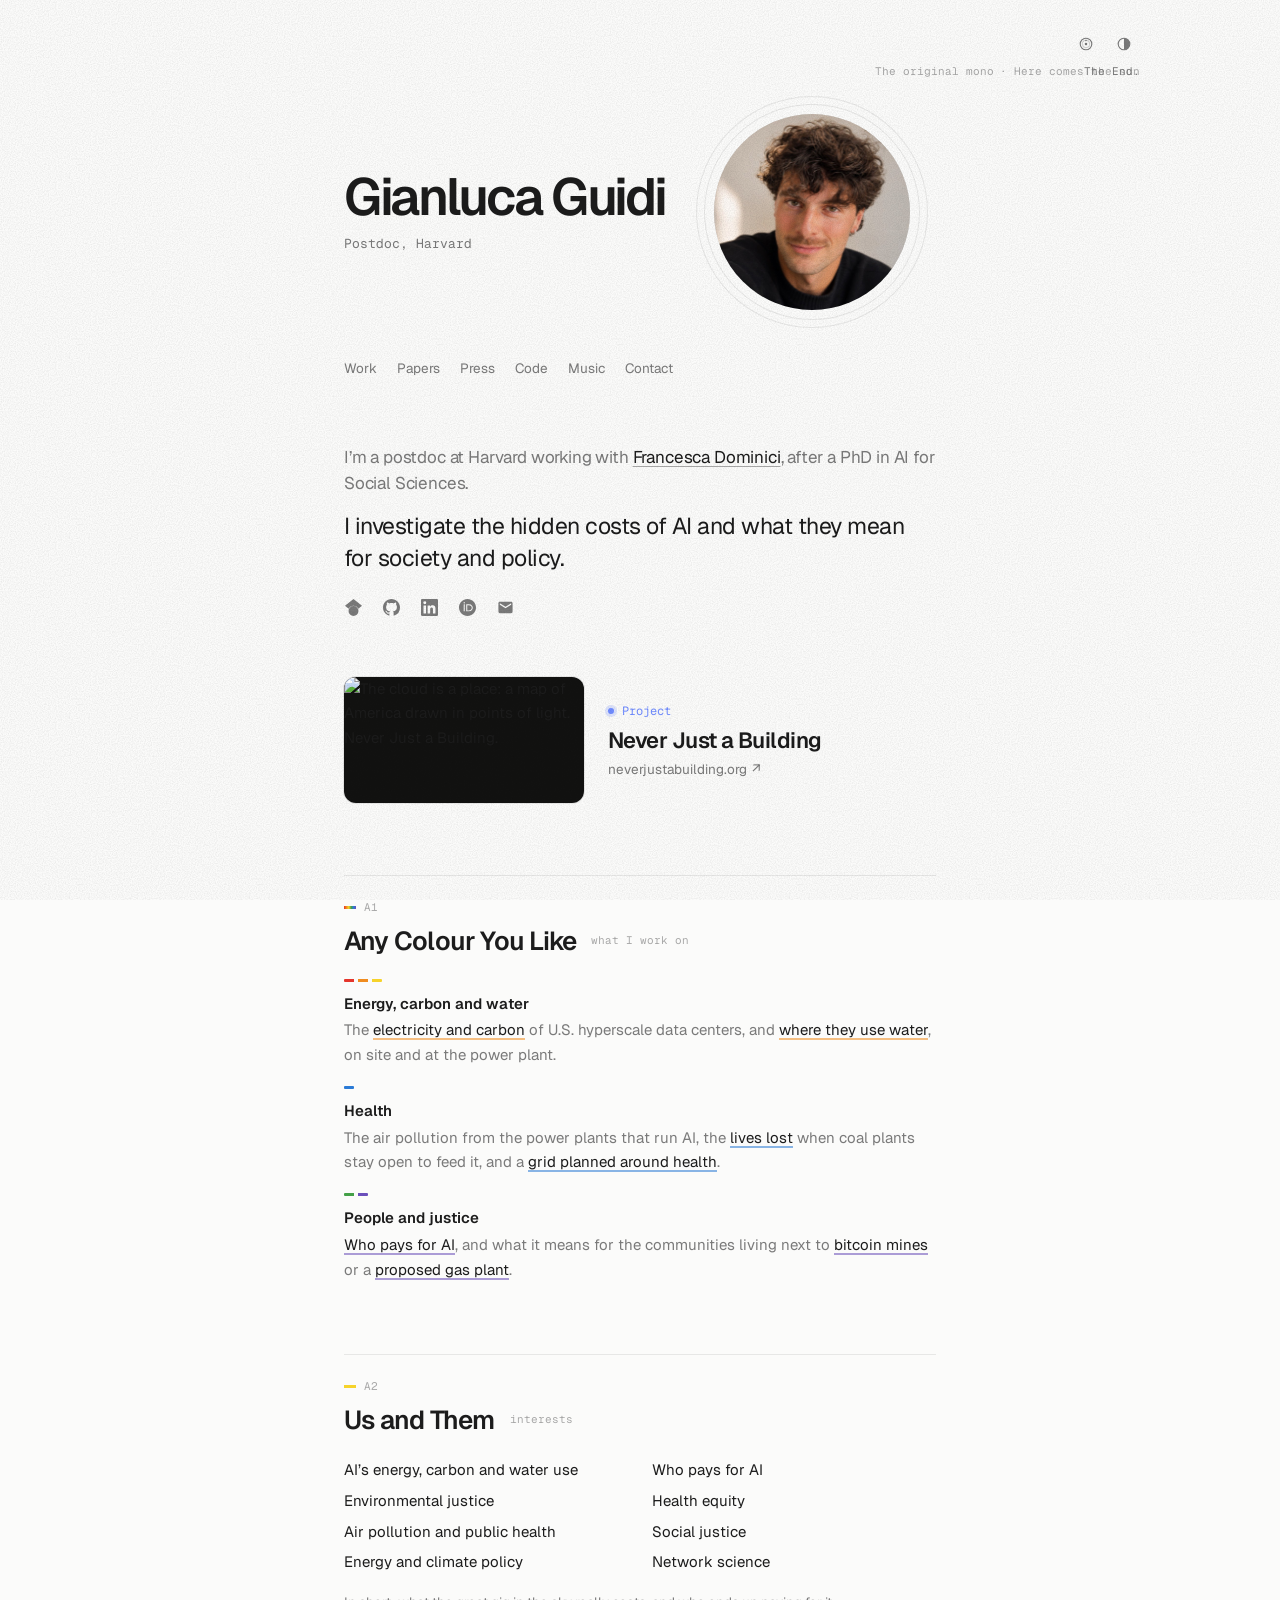
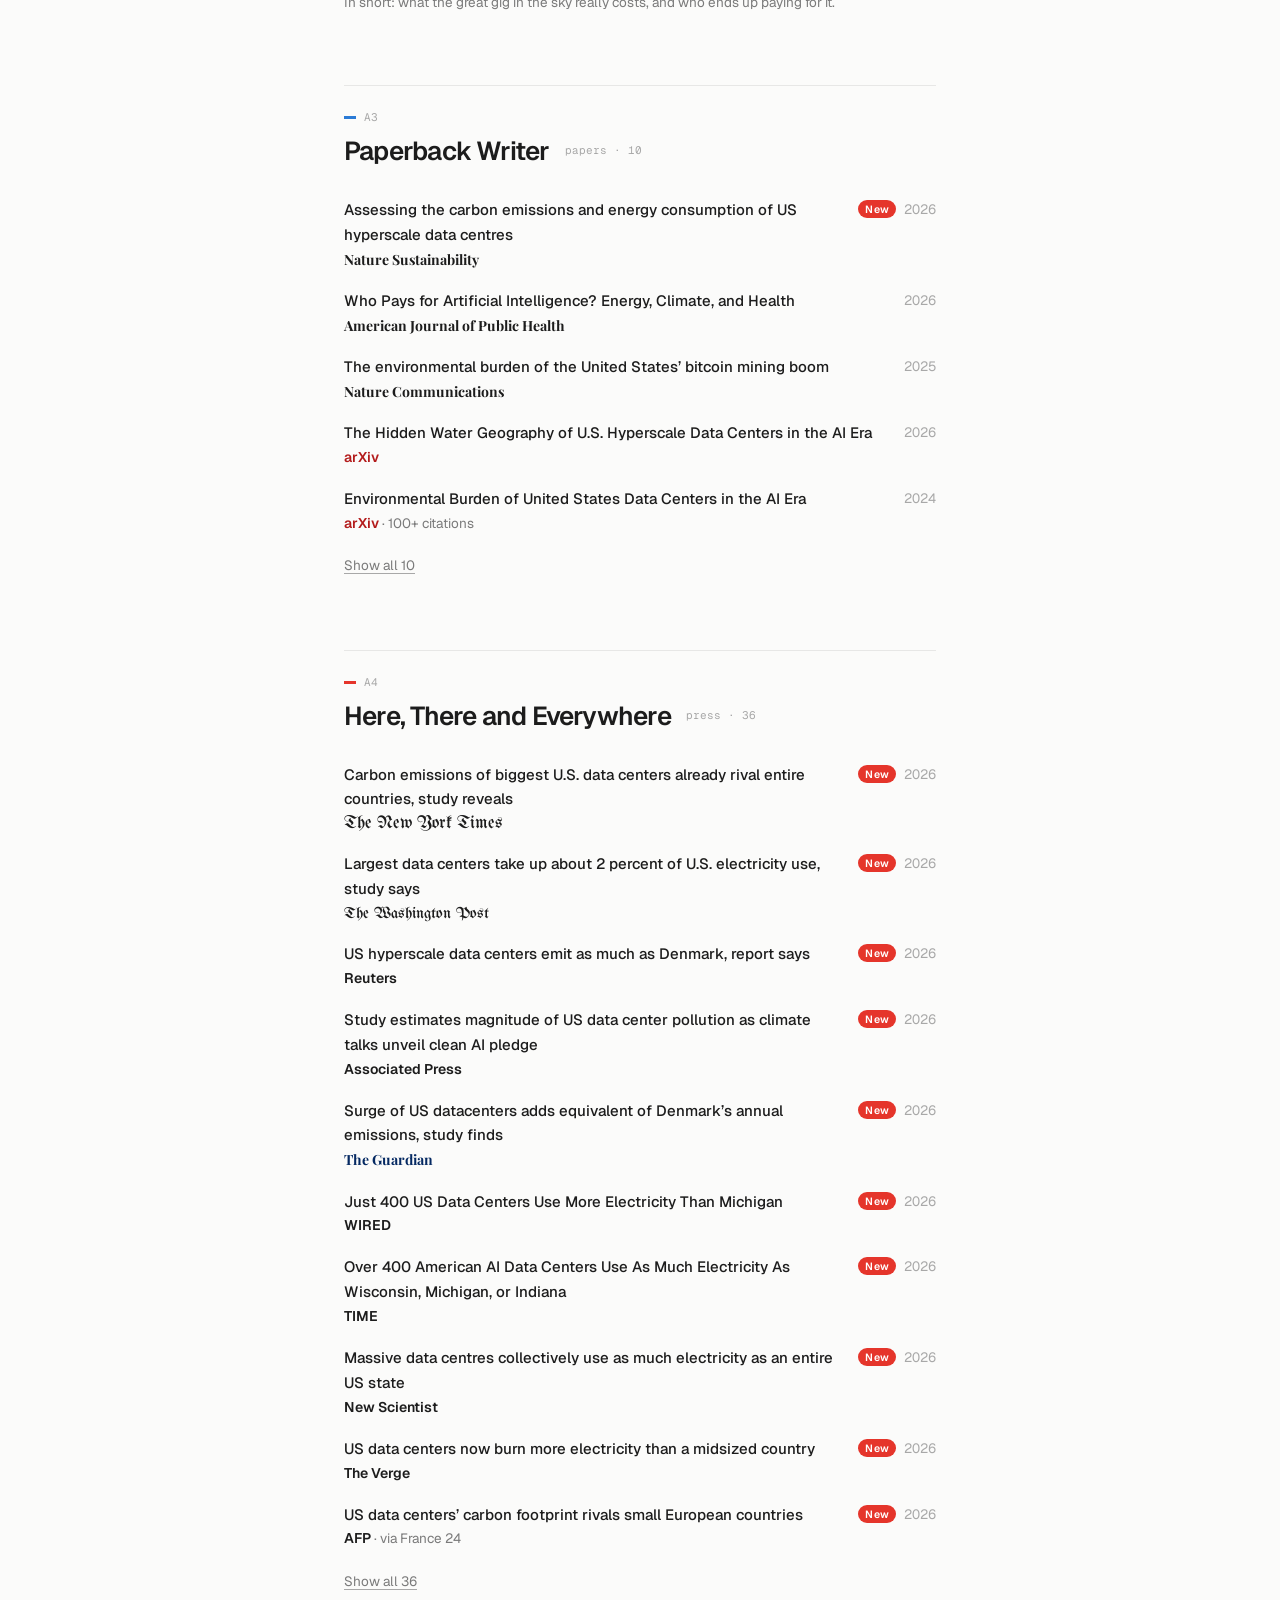
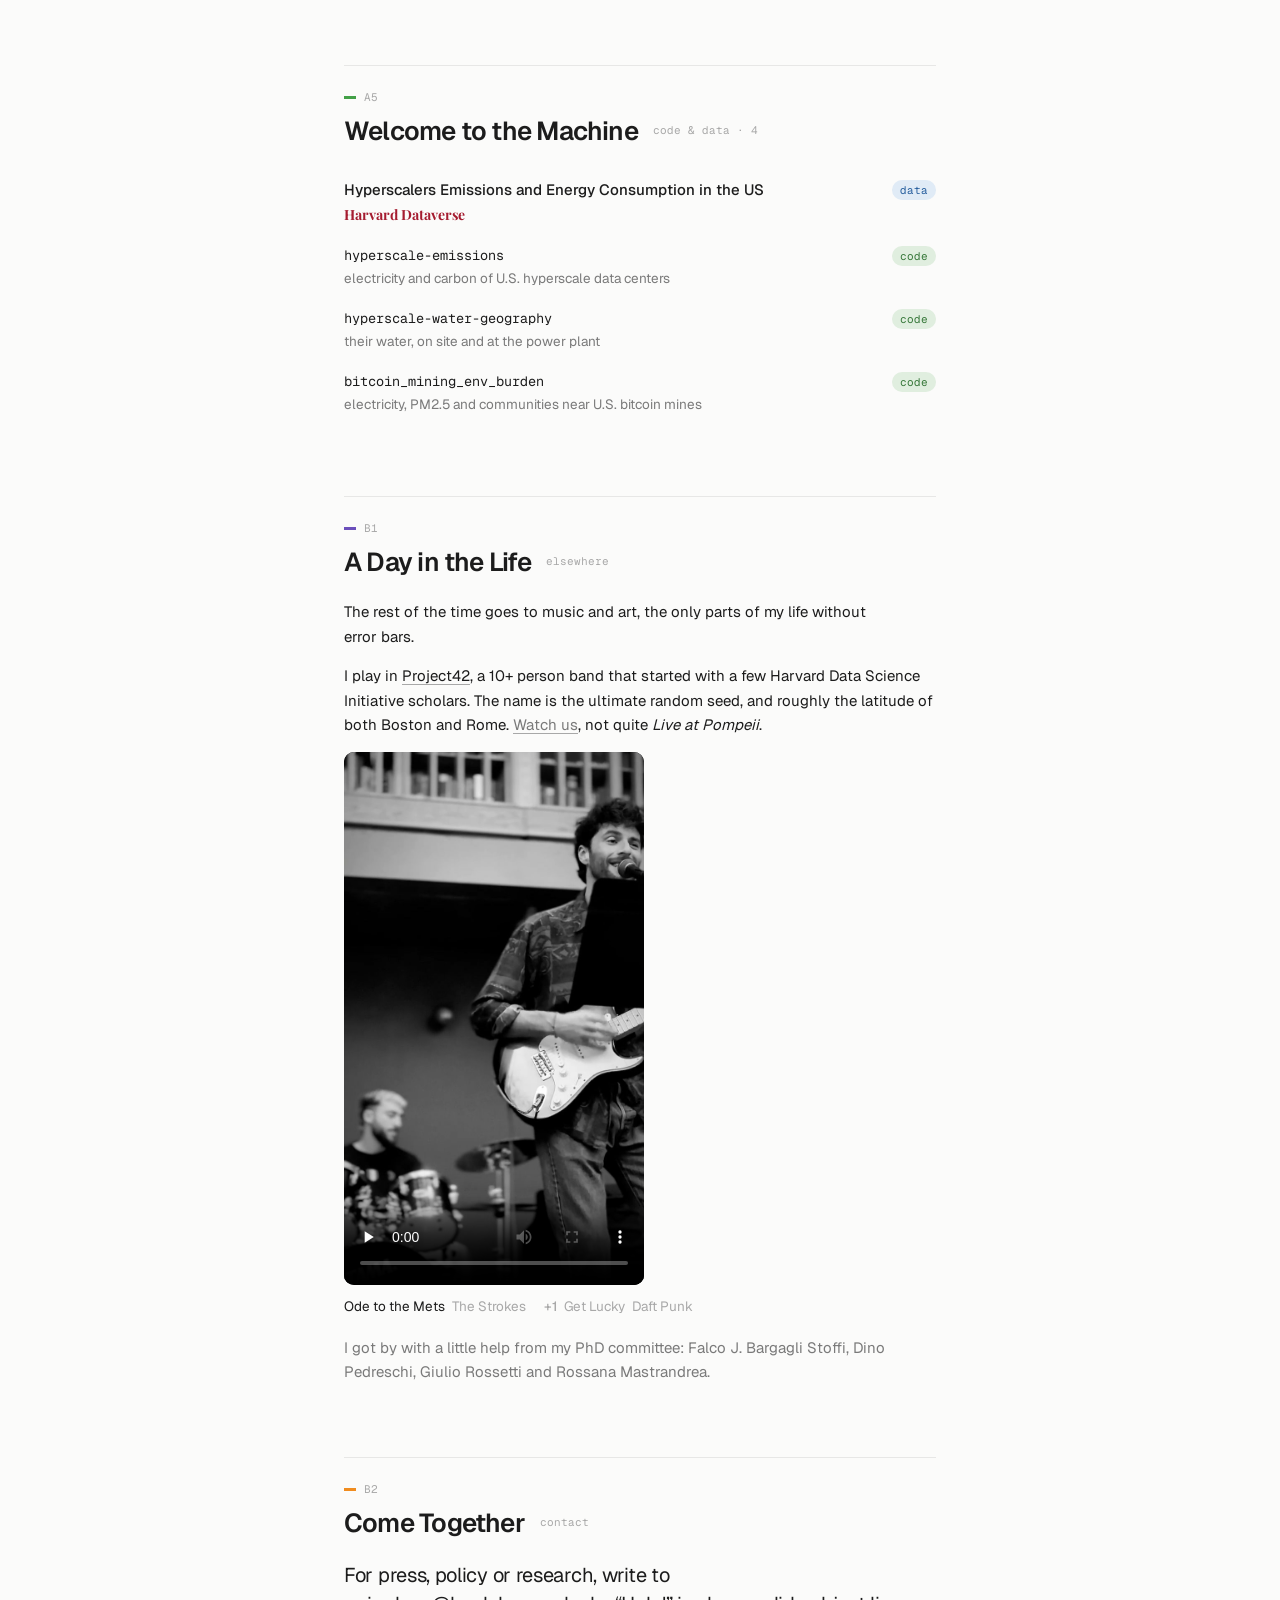
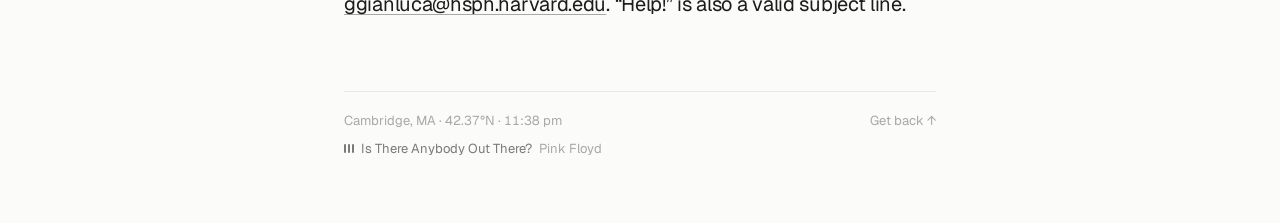
==== commit 0467008e: "Press: 36 pieces, the biggest outlets first Adds The Washington Post, AP, WIRED, TIME, New Scientist" ====
--- a/index.html
+++ b/index.html
@@ -218,30 +218,47 @@
     </section>
 
     <section id="press">
-      <h2>Here, There and Everywhere <span class="count">press · 19</span></h2>
+      <h2>Here, There and Everywhere <span class="count">press · 36</span></h2>
       <ul class="list" id="press-list">
-        <!-- "fresh" puts a small New on it until data-until, then it quietly drops -->
+        <!-- "fresh" puts a small New on it until data-until, then it quietly drops; "extra" waits behind Show all -->
         <li class="fresh" data-until="2026-12-31"><a href="https://www.nytimes.com/interactive/2026/11/16/climate/ai-data-center-pollution-carbon-emissions.html" target="_blank" rel="noopener">Carbon emissions of biggest U.S. data centers already rival entire countries, study reveals</a><span class="src"><b class="v v-nyt">The New York Times</b></span><span class="yr">2026</span></li>
+        <li class="fresh" data-until="2026-12-31"><a href="https://www.washingtonpost.com/technology/2026/11/16/data-centers-take-up-almost-2-percent-us-electricity-use-study-shows/" target="_blank" rel="noopener">Largest data centers take up about 2 percent of U.S. electricity use, study says</a><span class="src"><b class="v v-wapo">The Washington Post</b></span><span class="yr">2026</span></li>
         <li class="fresh" data-until="2026-12-31"><a href="https://www.reuters.com/legal/litigation/us-hyperscale-data-centers-emit-much-denmark-report-says-2026-11-16/" target="_blank" rel="noopener">US hyperscale data centers emit as much as Denmark, report says</a><span class="src"><b class="v">Reuters</b></span><span class="yr">2026</span></li>
+        <li class="fresh" data-until="2026-12-31"><a href="https://apnews.com/article/cop31-climate-data-centers-ai-pollution-a1b338e7f781976f89260d172a7c65e2" target="_blank" rel="noopener">Study estimates magnitude of US data center pollution as climate talks unveil clean AI pledge</a><span class="src"><b class="v">Associated Press</b></span><span class="yr">2026</span></li>
         <li class="fresh" data-until="2026-12-31"><a href="https://www.theguardian.com/us-news/2026/nov/16/datacenter-emissions-study" target="_blank" rel="noopener">Surge of US datacenters adds equivalent of Denmark’s annual emissions, study finds</a><span class="src"><b class="v v-guardian">The Guardian</b></span><span class="yr">2026</span></li>
-        <li class="fresh" data-until="2026-12-31"><a href="https://gizmodo.com/scientists-finally-know-how-much-power-americas-biggest-data-centers-use-and-its-worse-than-we-thought-2000839941" target="_blank" rel="noopener">Scientists finally know how much power America’s biggest data centers use, and it’s worse than we thought</a><span class="src"><b class="v">Gizmodo</b></span><span class="yr">2026</span></li>
-        <li class="fresh" data-until="2026-12-31"><a href="https://newatlas.com/technology/data-centers-using-electricity-entire-states" target="_blank" rel="noopener">US data centers are burning through as much electricity as entire states</a><span class="src"><b class="v">New Atlas</b></span><span class="yr">2026</span></li>
-        <li class="fresh" data-until="2026-12-31"><a href="https://www.fastcompany.com/91640605/hyperscale-data-centers-use-shocking-levels-of-electricity-harvard" target="_blank" rel="noopener">Harvard study: Hyperscale data centers collectively power through more electricity than some U.S. states</a><span class="src"><b class="v">Fast Company</b></span><span class="yr">2026</span></li>
-        <li class="fresh" data-until="2026-12-31"><a href="https://hsph.harvard.edu/news/hyperscale-data-centers-energy-consumption-carbon-emissions-newly-estimated-by-researchers/" target="_blank" rel="noopener">Hyperscale data centers’ energy consumption, carbon emissions newly estimated by researchers</a><span class="src"><b class="v v-harvard">Harvard</b></span><span class="yr">2026</span></li>
-        <li class="fresh" data-until="2026-12-15"><a href="https://www.washingtonpost.com/technology/2026/10/19/big-tech-vowed-lead-climate-now-its-driving-fossil-fuel-boom/" target="_blank" rel="noopener">The tech industry is investing in mega gas plants to power their data centers</a><span class="src"><b class="v v-wapo">The Washington Post</b></span><span class="yr">2026</span></li>
+        <li class="fresh" data-until="2026-12-31"><a href="https://www.wired.com/story/data-centers-use-more-electricity-than-michigan/" target="_blank" rel="noopener">Just 400 US Data Centers Use More Electricity Than Michigan</a><span class="src"><b class="v">WIRED</b></span><span class="yr">2026</span></li>
+        <li class="fresh" data-until="2026-12-31"><a href="https://time.com/article/2026/11/16/ai-data-centers-electricity-carbon-emissions-study/" target="_blank" rel="noopener">Over 400 American AI Data Centers Use As Much Electricity As Wisconsin, Michigan, or Indiana</a><span class="src"><b class="v">TIME</b></span><span class="yr">2026</span></li>
+        <li class="fresh" data-until="2026-12-31"><a href="https://www.newscientist.com/article/2599078-massive-datacentres-use-as-much-electricity-as-an-entire-us-state/" target="_blank" rel="noopener">Massive data centres collectively use as much electricity as an entire US state</a><span class="src"><b class="v">New Scientist</b></span><span class="yr">2026</span></li>
+        <li class="fresh" data-until="2026-12-31"><a href="https://www.theverge.com/ai-artificial-intelligence/1034668/data-centers-electricity-climate-pollution-study-harvard" target="_blank" rel="noopener">US data centers now burn more electricity than a midsized country</a><span class="src"><b class="v">The Verge</b></span><span class="yr">2026</span></li>
+        <li class="fresh" data-until="2026-12-31"><a href="https://www.france24.com/en/live-news/20261116-us-data-centers-carbon-footprint-rivals-small-european-countries" target="_blank" rel="noopener">US data centers’ carbon footprint rivals small European countries</a><span class="src"><b class="v">AFP</b> · via France 24</span><span class="yr">2026</span></li>
+        <li class="fresh extra" data-until="2026-12-31"><a href="https://www.politico.com/newsletters/politico-surge/2026/11/16/big-tech-lays-low-at-cop31-01167143" target="_blank" rel="noopener">Big Tech lays low at COP31</a><span class="src"><b class="v">POLITICO</b> · Surge newsletter</span><span class="yr">2026</span></li>
+        <li class="fresh extra" data-until="2026-12-31"><a href="https://arstechnica.com/science/2026/11/hyperscale-data-centers-use-2-of-us-electricity/" target="_blank" rel="noopener">Hyperscale data centers use 2% of US electricity</a><span class="src"><b class="v">Ars Technica</b></span><span class="yr">2026</span></li>
+        <li class="fresh extra" data-until="2026-12-31"><a href="https://english.elpais.com/technology/2026-11-16/large-data-centers-in-the-us-already-consume-as-much-energy-as-the-whole-of-chile.html" target="_blank" rel="noopener">Large data centers in the US already consume as much energy as the whole of Chile</a><span class="src"><b class="v">EL PAÍS</b></span><span class="yr">2026</span></li>
+        <li class="fresh extra" data-until="2026-12-31"><a href="https://www.fastcompany.com/91640605/hyperscale-data-centers-use-shocking-levels-of-electricity-harvard" target="_blank" rel="noopener">Harvard study: Hyperscale data centers collectively power through more electricity than some U.S. states</a><span class="src"><b class="v">Fast Company</b></span><span class="yr">2026</span></li>
+        <li class="fresh extra" data-until="2026-12-31"><a href="https://thehill.com/policy/energy-environment/6223437-us-data-centers-emissions-study/" target="_blank" rel="noopener">US data centers emit more greenhouse gases than Denmark, Harvard study finds</a><span class="src"><b class="v">The Hill</b></span><span class="yr">2026</span></li>
+        <li class="fresh extra" data-until="2026-12-31"><a href="https://www.cnet.com/tech/services-and-software/a-new-study-finds-hyperscale-data-centers-emit-as-much-carbon-as-denmark/" target="_blank" rel="noopener">A New Study Finds Hyperscale Data Centers Emit as Much Carbon as Denmark</a><span class="src"><b class="v">CNET</b></span><span class="yr">2026</span></li>
+        <li class="fresh extra" data-until="2026-12-31"><a href="https://gizmodo.com/scientists-finally-know-how-much-power-americas-biggest-data-centers-use-and-its-worse-than-we-thought-2000839941" target="_blank" rel="noopener">Scientists finally know how much power America’s biggest data centers use, and it’s worse than we thought</a><span class="src"><b class="v">Gizmodo</b></span><span class="yr">2026</span></li>
+        <li class="fresh extra" data-until="2026-12-31"><a href="https://www.derstandard.at/story/3000000349434/der-gigantische-energiehunger-grosser-rechenzentren" target="_blank" rel="noopener">Der gigantische Energiehunger großer Rechenzentren</a><span class="src"><b class="v">Der Standard</b>, in German</span><span class="yr">2026</span></li>
+        <li class="fresh extra" data-until="2026-12-31"><a href="https://www.geekwire.com/2026/study-403-u-s-hyperscale-data-centers-rival-denmarks-emissions-oregon-ranked-no-2-in-power-use/" target="_blank" rel="noopener">Study: 403 U.S. hyperscale data centers rival Denmark’s emissions; Oregon ranked No. 2 in power use</a><span class="src"><b class="v">GeekWire</b></span><span class="yr">2026</span></li>
+        <li class="fresh extra" data-until="2026-12-31"><a href="https://www.latitudemedia.com/news/study-hyperscale-data-centers-now-use-nearly-as-much-power-as-michigan/" target="_blank" rel="noopener">Study: Hyperscale data centers now use nearly as much power as Michigan</a><span class="src"><b class="v">Latitude Media</b></span><span class="yr">2026</span></li>
+        <li class="fresh extra" data-until="2026-12-31"><a href="https://newatlas.com/technology/data-centers-using-electricity-entire-states" target="_blank" rel="noopener">US data centers are burning through as much electricity as entire states</a><span class="src"><b class="v">New Atlas</b></span><span class="yr">2026</span></li>
+        <li class="fresh extra" data-until="2026-12-31"><a href="https://heated.world/p/the-first-study-of-ai-data-centers" target="_blank" rel="noopener">The first study of AI data centers’ climate pollution is here—and it’s a massive undercount</a><span class="src"><b class="v">HEATED</b></span><span class="yr">2026</span></li>
+        <li class="fresh extra" data-until="2026-12-31"><a href="https://www.upstartsmedia.com/p/data-the-400-buildings-using-2-of" target="_blank" rel="noopener">Data: The 400 Buildings Using 2% Of All Electricity In The U.S.</a><span class="src"><b class="v">Upstarts</b></span><span class="yr">2026</span></li>
+        <li class="fresh extra" data-until="2026-12-31"><a href="https://hsph.harvard.edu/news/hyperscale-data-centers-energy-consumption-carbon-emissions-newly-estimated-by-researchers/" target="_blank" rel="noopener">Hyperscale data centers’ energy consumption, carbon emissions newly estimated by researchers</a><span class="src"><b class="v v-harvard">Harvard</b></span><span class="yr">2026</span></li>
+        <li class="extra"><a href="https://www.washingtonpost.com/technology/2026/10/19/big-tech-vowed-lead-climate-now-its-driving-fossil-fuel-boom/" target="_blank" rel="noopener">The tech industry is investing in mega gas plants to power their data centers</a><span class="src"><b class="v v-wapo">The Washington Post</b></span><span class="yr">2026</span></li>
         <li class="extra"><a href="https://www.theguardian.com/technology/2025/jun/27/trump-tax-bill-ai-climate-emissions" target="_blank" rel="noopener">Trump’s tax bill seeks to prevent AI regulations. Experts fear a heavy toll on the planet</a><span class="src"><b class="v v-guardian">The Guardian</b></span><span class="yr">2025</span></li>
         <li class="extra"><a href="https://www.technologyreview.com/2025/05/20/1116327/ai-energy-usage-climate-footprint-big-tech/" target="_blank" rel="noopener">We did the math on AI’s energy footprint</a><span class="src"><b class="v v-mittr">MIT Technology Review</b></span><span class="yr">2025</span></li>
         <li class="extra"><a href="https://www.technologyreview.com/2024/12/13/1108719/ais-emissions-are-about-to-skyrocket-even-further/" target="_blank" rel="noopener">AI’s emissions are about to skyrocket even further</a><span class="src"><b class="v v-mittr">MIT Technology Review</b></span><span class="yr">2024</span></li>
         <li class="extra"><a href="https://www.forbes.com/sites/francescadominici/2025/01/20/how-ai-could-help-reduce-climate-change-and-air-pollution/" target="_blank" rel="noopener">How AI Could Help Reduce Climate Change And Air Pollution</a><span class="src"><b class="v v-forbes">Forbes</b></span><span class="yr">2025</span></li>
+        <li class="extra"><a href="https://www.faz.net/aktuell/wissen/erde-klima/energiehunger-von-ki-fossile-energietraeger-und-atomstrom-110188743.html" target="_blank" rel="noopener">The Energy Hunger of the AI Boom and its Consequences</a><span class="src"><b class="v v-faz">Frankfurter Allgemeine Zeitung</b>, in German</span><span class="yr">2024</span></li>
+        <li class="extra"><a href="https://grist.org/energy/this-rural-community-fought-one-of-the-countrys-biggest-gas-powered-data-centers-and-won/" target="_blank" rel="noopener">This rural community fought one of the country’s biggest gas-powered data centers, and won</a><span class="src"><b class="v v-grist">Grist</b></span><span class="yr">2025</span></li>
         <li class="extra"><a href="https://aiinstitute.hbs.edu/the-dual-geography-of-ais-water-footprint/" target="_blank" rel="noopener">The Dual-Geography of AI’s Water Footprint</a><span class="src"><b class="v v-harvard">Harvard Business School AI Institute</b></span><span class="yr">2026</span></li>
         <li class="extra"><a href="https://salatainstitute.harvard.edu/study-maps-water-footprint-of-ai-data-centers/" target="_blank" rel="noopener">Study maps water footprint of AI data centers</a><span class="src"><b class="v v-harvard">Harvard Salata Institute</b></span><span class="yr">2026</span></li>
         <li class="extra"><a href="https://publichealthpost.org/environment/bitcoins-toxic-footprint/" target="_blank" rel="noopener">Bitcoin’s Toxic Footprint</a><span class="src"><b class="v">Public Health Post</b></span><span class="yr">2025</span></li>
-        <li class="extra"><a href="https://grist.org/energy/this-rural-community-fought-one-of-the-countrys-biggest-gas-powered-data-centers-and-won/" target="_blank" rel="noopener">This rural community fought one of the country’s biggest gas-powered data centers, and won</a><span class="src"><b class="v v-grist">Grist</b></span><span class="yr">2025</span></li>
-        <li class="extra"><a href="https://www.faz.net/aktuell/wissen/erde-klima/energiehunger-von-ki-fossile-energietraeger-und-atomstrom-110188743.html" target="_blank" rel="noopener">The Energy Hunger of the AI Boom and its Consequences</a><span class="src"><b class="v v-faz">Frankfurter Allgemeine Zeitung</b>, in German</span><span class="yr">2024</span></li>
         <li class="extra"><a href="https://www.ai4business.it/intelligenza-artificiale/le-emissioni-dellintelligenza-artificiale-pronte-a-una-crescita-esponenziale/" target="_blank" rel="noopener">Le Emissioni dell’Intelligenza Artificiale Pronte a una Crescita Esponenziale</a><span class="src"><b class="v">AI4Business</b>, in Italian</span><span class="yr">2024</span></li>
         <li class="extra"><a href="https://www.thecooldown.com/green-business/ai-regulations-rejected-congress-trump/" target="_blank" rel="noopener">Researchers sound the alarm on controversial AI plan rejected by lawmakers</a><span class="src"><b class="v">The Cooldown</b></span><span class="yr"></span></li>
       </ul>
-      <button class="more" type="button" aria-expanded="false" aria-controls="press-list">Show all 19</button>
+      <button class="more" type="button" aria-expanded="false" aria-controls="press-list">Show all 36</button>
     </section>
 
     <section id="code">
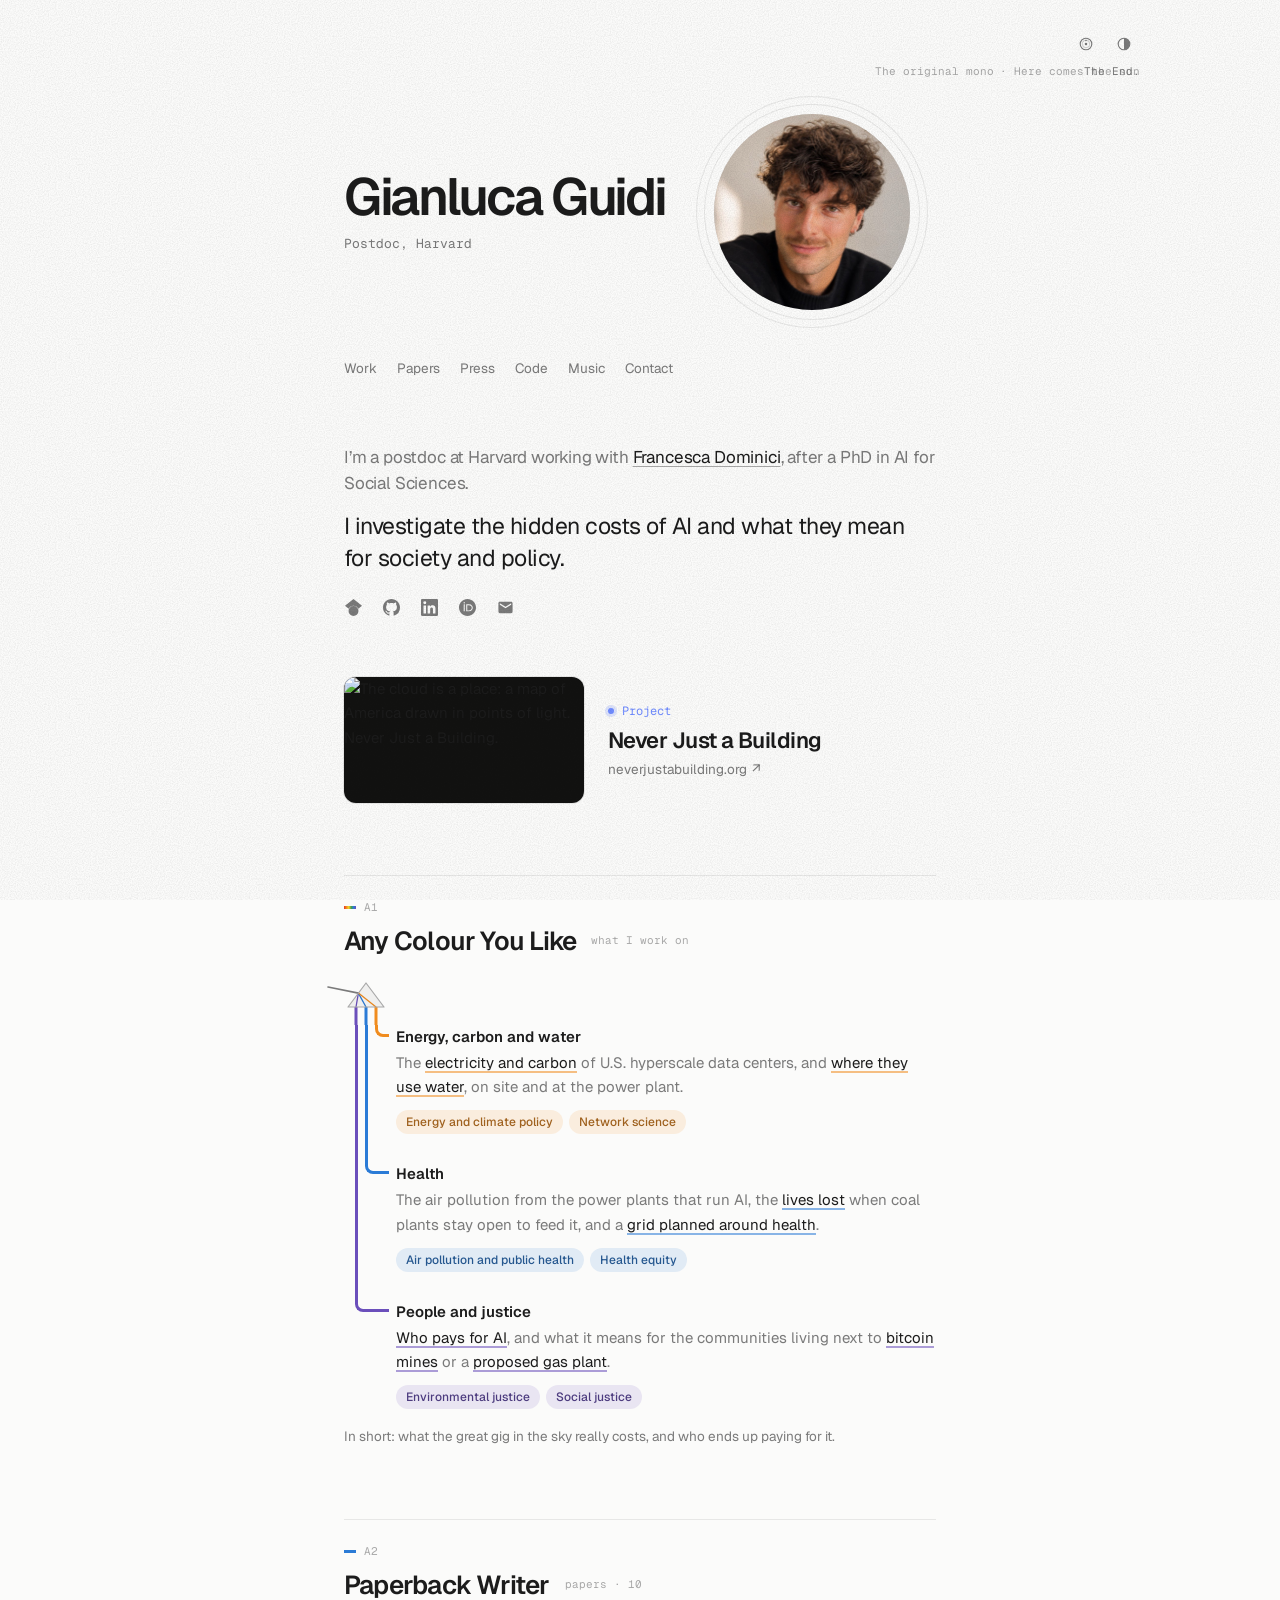
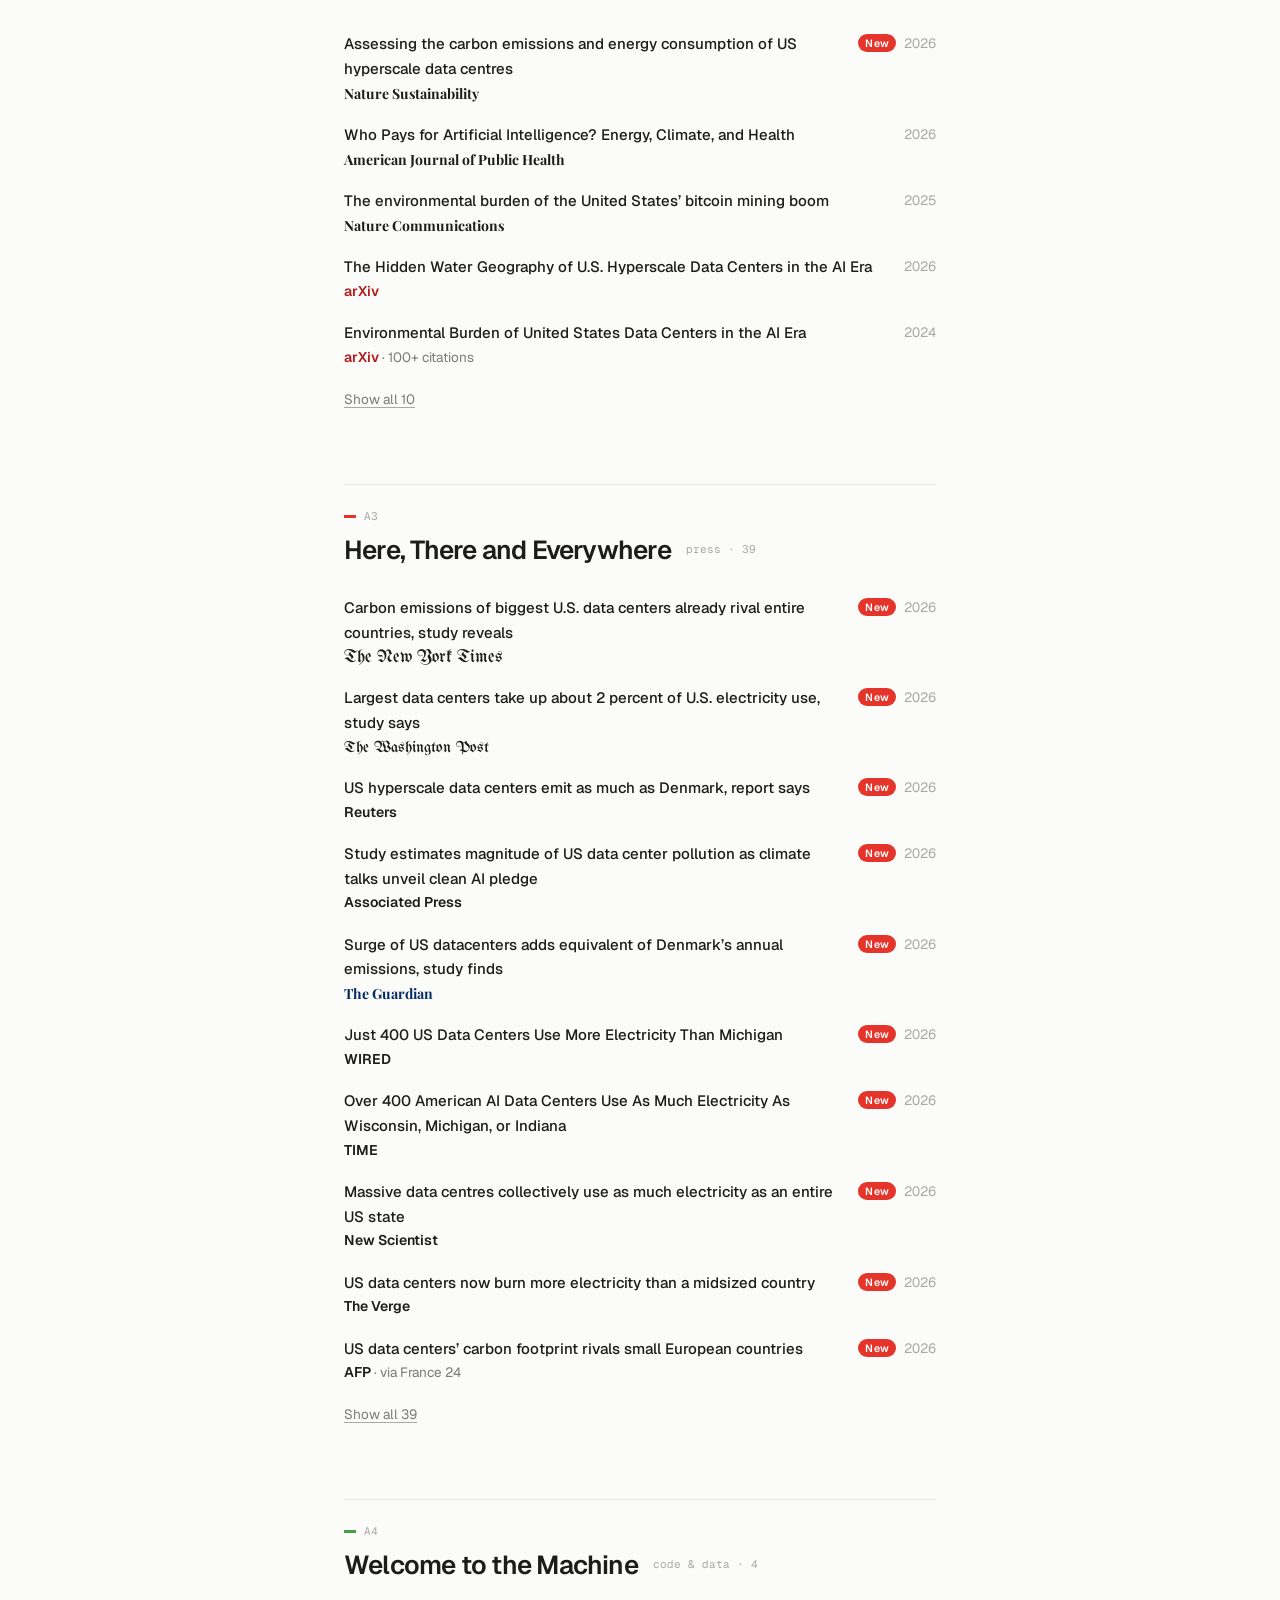
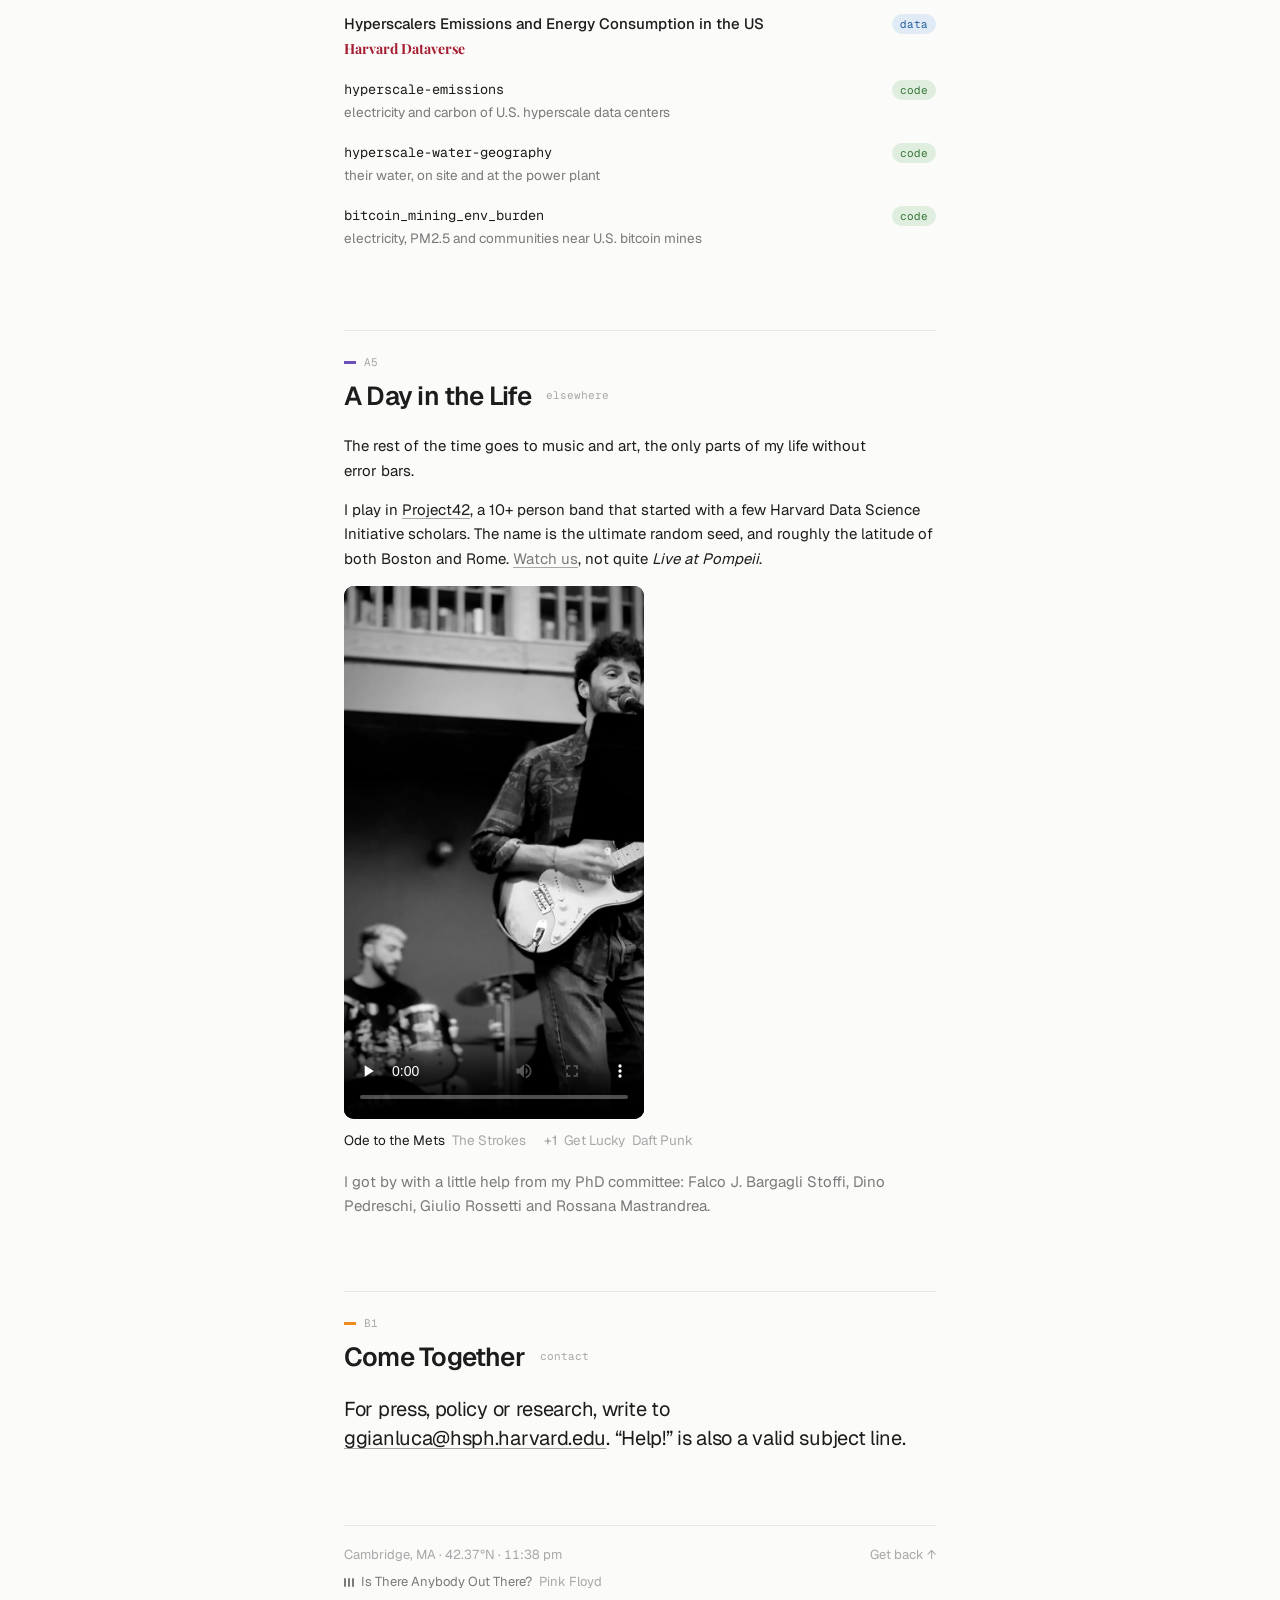
==== commit 4950d981: "Work and interests as one prism; today's press What I work on and what I'm interested in are now one" ====
--- a/index.html
+++ b/index.html
@@ -96,7 +96,7 @@
   <link href="https://fonts.googleapis.com/css2?family=Geist:wght@400;500;600&family=Geist+Mono:wght@400&display=swap" rel="stylesheet">
   <!-- the mastheads: a blackletter and a Didone, cut down to just the letters the journal and outlet names use -->
   <link href="https://fonts.googleapis.com/css2?family=Playfair+Display:wght@700;900&family=UnifrakturMaguntia&display=swap&text=%20ABCDFGHIJNPRSTWYZabcdefghiklmnoprstuvwy" rel="stylesheet">
-  <link rel="stylesheet" href="assets/css/style.css?v=98d34d6" />
+  <link rel="stylesheet" href="assets/css/style.css?v=d5491f3" />
   <script>
     // before first paint: every visit lands on the light side (here comes the sun), even for someone who flipped to
     // dark last time; the old saved choice is cleared. The 2026 remaster is shelved for now: its styles stay in the
@@ -165,37 +165,37 @@
       </div>
     </aside>
 
-    <!-- three threads, in the spectrum colours: energy, carbon and water; health; people and justice -->
+    <!-- what I work on and what I'm interested in, as one picture: a beam of light goes into a prism and comes out as
+         three colours, and each colour runs down the side and turns into one thread. Every thread carries its
+         interests as small tags in its own colour -->
     <section id="work">
       <h2>Any Colour You Like <span class="count">what I work on</span></h2>
-      <ol class="threads">
-        <li class="t1">
-          <h3>Energy, carbon and water</h3>
-          <p>The <a href="https://www.nature.com/articles/s41893-026-01985-7" target="_blank" rel="noopener">electricity and carbon</a> of U.S. hyperscale data centers, and <a href="https://arxiv.org/abs/2607.02531" target="_blank" rel="noopener">where they use water</a>, on site and at the power plant.</p>
-        </li>
-        <li class="t2">
-          <h3>Health</h3>
-          <p>The air pollution from the power plants that run AI, the <a href="https://europepmc.org/article/pmc/pmc13648786" target="_blank" rel="noopener">lives lost</a> when coal plants stay open to feed it, and a <a href="https://arxiv.org/abs/2410.09029" target="_blank" rel="noopener">grid planned around health</a>.</p>
-        </li>
-        <li class="t3">
-          <h3>People and justice</h3>
-          <p><a href="https://ajph.aphapublications.org/doi/full/10.2105/AJPH.2026.308678" target="_blank" rel="noopener">Who pays for AI</a>, and what it means for the communities living next to <a href="https://www.nature.com/articles/s41467-025-58287-3" target="_blank" rel="noopener">bitcoin mines</a> or a <a href="https://papers.ssrn.com/sol3/papers.cfm?abstract_id=7350551" target="_blank" rel="noopener">proposed gas plant</a>.</p>
-        </li>
-      </ol>
-    </section>
-
-    <section id="interests">
-      <h2>Us and Them <span class="count">interests</span></h2>
-      <ul class="interests">
-        <li>AI’s energy, carbon and water use</li>
-        <li>Who pays for AI</li>
-        <li>Environmental justice</li>
-        <li>Health equity</li>
-        <li>Air pollution and public health</li>
-        <li>Social justice</li>
-        <li>Energy and climate policy</li>
-        <li>Network science</li>
-      </ul>
+      <div class="spectrum">
+        <svg class="prism" viewBox="0 0 52 46" aria-hidden="true" focusable="false">
+          <path class="beam" d="M-16 8 14.4 14.1" />
+          <path class="ray r3" d="M14.4 14.1 12 28" /><path class="out r3" d="M12 28V46" />
+          <path class="ray r2" d="M14.4 14.1 22 28" /><path class="out r2" d="M22 28V46" />
+          <path class="ray r1" d="M14.4 14.1 32 28" /><path class="out r1" d="M32 28V46" />
+          <path class="glass" d="M22 4 40 28H4z" />
+        </svg>
+        <ol class="threads">
+          <li class="t1">
+            <h3>Energy, carbon and water</h3>
+            <p>The <a href="https://www.nature.com/articles/s41893-026-01985-7" target="_blank" rel="noopener">electricity and carbon</a> of U.S. hyperscale data centers, and <a href="https://arxiv.org/abs/2607.02531" target="_blank" rel="noopener">where they use water</a>, on site and at the power plant.</p>
+            <ul class="tags" aria-label="Interests"><li>Energy and climate policy</li><li>Network science</li></ul>
+          </li>
+          <li class="t2">
+            <h3>Health</h3>
+            <p>The air pollution from the power plants that run AI, the <a href="https://europepmc.org/article/pmc/pmc13648786" target="_blank" rel="noopener">lives lost</a> when coal plants stay open to feed it, and a <a href="https://arxiv.org/abs/2410.09029" target="_blank" rel="noopener">grid planned around health</a>.</p>
+            <ul class="tags" aria-label="Interests"><li>Air pollution and public health</li><li>Health equity</li></ul>
+          </li>
+          <li class="t3">
+            <h3>People and justice</h3>
+            <p><a href="https://ajph.aphapublications.org/doi/full/10.2105/AJPH.2026.308678" target="_blank" rel="noopener">Who pays for AI</a>, and what it means for the communities living next to <a href="https://www.nature.com/articles/s41467-025-58287-3" target="_blank" rel="noopener">bitcoin mines</a> or a <a href="https://papers.ssrn.com/sol3/papers.cfm?abstract_id=7350551" target="_blank" rel="noopener">proposed gas plant</a>.</p>
+            <ul class="tags" aria-label="Interests"><li>Environmental justice</li><li>Social justice</li></ul>
+          </li>
+        </ol>
+      </div>
       <p class="muted aside">In short: what the great gig in the sky really costs, and who ends up paying for it.</p>
     </section>
 
@@ -218,7 +218,7 @@
     </section>
 
     <section id="press">
-      <h2>Here, There and Everywhere <span class="count">press · 36</span></h2>
+      <h2>Here, There and Everywhere <span class="count">press · 39</span></h2>
       <ul class="list" id="press-list">
         <!-- "fresh" puts a small New on it until data-until, then it quietly drops; "extra" waits behind Show all -->
         <li class="fresh" data-until="2026-12-31"><a href="https://www.nytimes.com/interactive/2026/11/16/climate/ai-data-center-pollution-carbon-emissions.html" target="_blank" rel="noopener">Carbon emissions of biggest U.S. data centers already rival entire countries, study reveals</a><span class="src"><b class="v v-nyt">The New York Times</b></span><span class="yr">2026</span></li>
@@ -237,6 +237,9 @@
         <li class="fresh extra" data-until="2026-12-31"><a href="https://www.fastcompany.com/91640605/hyperscale-data-centers-use-shocking-levels-of-electricity-harvard" target="_blank" rel="noopener">Harvard study: Hyperscale data centers collectively power through more electricity than some U.S. states</a><span class="src"><b class="v">Fast Company</b></span><span class="yr">2026</span></li>
         <li class="fresh extra" data-until="2026-12-31"><a href="https://thehill.com/policy/energy-environment/6223437-us-data-centers-emissions-study/" target="_blank" rel="noopener">US data centers emit more greenhouse gases than Denmark, Harvard study finds</a><span class="src"><b class="v">The Hill</b></span><span class="yr">2026</span></li>
         <li class="fresh extra" data-until="2026-12-31"><a href="https://www.cnet.com/tech/services-and-software/a-new-study-finds-hyperscale-data-centers-emit-as-much-carbon-as-denmark/" target="_blank" rel="noopener">A New Study Finds Hyperscale Data Centers Emit as Much Carbon as Denmark</a><span class="src"><b class="v">CNET</b></span><span class="yr">2026</span></li>
+        <li class="fresh extra" data-until="2026-12-31"><a href="https://www.tomshardware.com/tech-industry/data-centers/[base64]" target="_blank" rel="noopener">403 hyperscale US data centers … generated 26 million tons of CO2 in a single year, Harvard-led study estimates</a><span class="src"><b class="v">Tom’s Hardware</b></span><span class="yr">2026</span></li>
+        <li class="fresh extra" data-until="2026-12-31"><a href="https://www.tomsguide.com/ai/u-s-data-centers-emit-as-much-co2-as-all-of-denmark-harvard-study-finds" target="_blank" rel="noopener">U.S. data centers produce as much CO2 as an entire country, Harvard study finds</a><span class="src"><b class="v">Tom’s Guide</b></span><span class="yr">2026</span></li>
+        <li class="fresh extra" data-until="2026-12-31"><a href="https://www.itpro.com/infrastructure/data-centres/us-hyperscale-data-centers-use-more-energy-than-denmark" target="_blank" rel="noopener">US hyperscale data centers use more energy than Denmark</a><span class="src"><b class="v">ITPro</b></span><span class="yr">2026</span></li>
         <li class="fresh extra" data-until="2026-12-31"><a href="https://gizmodo.com/scientists-finally-know-how-much-power-americas-biggest-data-centers-use-and-its-worse-than-we-thought-2000839941" target="_blank" rel="noopener">Scientists finally know how much power America’s biggest data centers use, and it’s worse than we thought</a><span class="src"><b class="v">Gizmodo</b></span><span class="yr">2026</span></li>
         <li class="fresh extra" data-until="2026-12-31"><a href="https://www.derstandard.at/story/3000000349434/der-gigantische-energiehunger-grosser-rechenzentren" target="_blank" rel="noopener">Der gigantische Energiehunger großer Rechenzentren</a><span class="src"><b class="v">Der Standard</b>, in German</span><span class="yr">2026</span></li>
         <li class="fresh extra" data-until="2026-12-31"><a href="https://www.geekwire.com/2026/study-403-u-s-hyperscale-data-centers-rival-denmarks-emissions-oregon-ranked-no-2-in-power-use/" target="_blank" rel="noopener">Study: 403 U.S. hyperscale data centers rival Denmark’s emissions; Oregon ranked No. 2 in power use</a><span class="src"><b class="v">GeekWire</b></span><span class="yr">2026</span></li>
@@ -258,7 +261,7 @@
         <li class="extra"><a href="https://www.ai4business.it/intelligenza-artificiale/le-emissioni-dellintelligenza-artificiale-pronte-a-una-crescita-esponenziale/" target="_blank" rel="noopener">Le Emissioni dell’Intelligenza Artificiale Pronte a una Crescita Esponenziale</a><span class="src"><b class="v">AI4Business</b>, in Italian</span><span class="yr">2024</span></li>
         <li class="extra"><a href="https://www.thecooldown.com/green-business/ai-regulations-rejected-congress-trump/" target="_blank" rel="noopener">Researchers sound the alarm on controversial AI plan rejected by lawmakers</a><span class="src"><b class="v">The Cooldown</b></span><span class="yr"></span></li>
       </ul>
-      <button class="more" type="button" aria-expanded="false" aria-controls="press-list">Show all 36</button>
+      <button class="more" type="button" aria-expanded="false" aria-controls="press-list">Show all 39</button>
     </section>
 
     <section id="code">
--- a/assets/css/style.css
+++ b/assets/css/style.css
@@ -57,7 +57,6 @@
 :root{--spectrum:linear-gradient(90deg,var(--sp1),var(--sp2),var(--sp3),var(--sp4),var(--sp5),var(--sp6))}
 section,.menu a{--c:var(--muted);--swatch:linear-gradient(var(--c),var(--c))}
 #work,.menu a[href="#work"]{--c:var(--sp2);--swatch:var(--spectrum)}
-#interests{--c:var(--sp3)}
 #papers,.menu a[href="#papers"]{--c:var(--sp5)}
 #press,.menu a[href="#press"]{--c:var(--sp1)}
 #code,.menu a[href="#code"]{--c:var(--sp4)}
@@ -204,22 +203,44 @@
 .links span{position:absolute;top:100%;left:50%;transform:translate(-50%,-2px);font:400 11px/1.4 var(--mono);color:var(--muted);white-space:nowrap;opacity:0;pointer-events:none;transition:opacity .2s,transform .2s}
 .links a:hover span,.links a:focus-visible span{opacity:1;transform:translate(-50%,2px)}
 
-/* Interests: two quiet columns, one on phones */
-.interests{list-style:none;margin:0;padding:0;display:grid;grid-template-columns:1fr 1fr;gap:6px 24px}
 .aside{margin:16px 0 0;font-size:13.5px}
 
-/* What I work on: three threads, each under the prism colours it stands for, a heading and one line,
-   with the papers inside the line underlined in the thread's colour */
-.threads{list-style:none;margin:0;padding:0;display:grid;gap:18px}
-.threads li::before{content:"";display:block;height:3px;margin-bottom:10px;border-radius:1px}
-.threads .t1::before{width:38px;background:linear-gradient(90deg,var(--sp1) 0 10px,transparent 0 14px,var(--sp2) 0 24px,transparent 0 28px,var(--sp3) 0)}
-.threads .t2::before{width:10px;background:var(--sp5)}
-.threads .t3::before{width:24px;background:linear-gradient(90deg,var(--sp4) 0 10px,transparent 0 14px,var(--sp6) 0)}
-.threads .t1{--c:var(--sp2)} .threads .t2{--c:var(--sp5)} .threads .t3{--c:var(--sp6)}
-.threads h3{font-size:15px;font-weight:600;margin:0 0 2px}
+/* What I work on, with what I'm interested in folded in. A beam of light goes into a small prism and leaves as three
+   colours; each colour runs down the gutter and turns into one thread's heading (the right-most line turns first, so
+   the lines never cross). Under each thread, its interests as tags in its colour, and the papers inside the line
+   underlined in that colour. The lines draw themselves in when the section comes into view */
+.spectrum{position:relative;padding-top:46px}
+.prism{position:absolute;left:0;top:0;width:52px;height:46px;overflow:visible}
+.prism path{fill:none;stroke-width:1.6;stroke-linecap:round;stroke-linejoin:round}
+.prism .beam{stroke:var(--muted)}
+.prism .glass{fill:color-mix(in srgb,var(--text) 5%,transparent);stroke:var(--faint);stroke-width:1.2}
+.prism .ray{stroke-width:1.3}
+.prism .out{stroke-width:3;stroke-linecap:butt}
+.prism .r1{stroke:var(--sp2)} .prism .r2{stroke:var(--sp5)} .prism .r3{stroke:var(--sp6)}
+.threads{--g:52px;list-style:none;margin:0;padding:0 0 0 var(--g);display:grid;gap:28px}
+.threads > li{position:relative}
+.threads .t1{--c:var(--sp2);--x:32px} .threads .t2{--c:var(--sp5);--x:22px} .threads .t3{--c:var(--sp6);--x:12px}
+/* the thread's own line: down from above, round the corner, into the heading */
+.threads > li::before{content:"";position:absolute;top:0;left:calc(var(--x) - var(--g) - 1.5px);width:calc(var(--g) - var(--x) - 6px);height:12px;border:solid var(--c);border-width:0 0 3px 3px;border-bottom-left-radius:8px;box-sizing:border-box}
+/* the lines still on their way to a thread further down pass by on the left, across the gap */
+.threads > li::after{content:"";position:absolute;top:0;bottom:-28px;left:calc(-1 * var(--g));width:var(--g);pointer-events:none}
+.threads .t1::after{background:linear-gradient(var(--sp5),var(--sp5)) 20.5px 0/3px 100% no-repeat,linear-gradient(var(--sp6),var(--sp6)) 10.5px 0/3px 100% no-repeat}
+.threads .t2::after{background:linear-gradient(var(--sp6),var(--sp6)) 10.5px 0/3px 100% no-repeat}
+.threads .t3::after{content:none}
+.threads h3{font-size:15px;line-height:24px;font-weight:600;margin:0 0 2px}
 .threads p{margin:0;color:var(--muted)}
 .threads a{text-decoration-color:var(--c);text-decoration-color:color-mix(in srgb,var(--c) 55%,transparent);text-decoration-thickness:1.5px}
 .threads a:hover{text-decoration-color:var(--c)}
+.tags{list-style:none;display:flex;flex-wrap:wrap;gap:6px;margin:10px 0 0;padding:0}
+.tags li{font:500 12px/1 var(--sans);padding:6px 10px;border-radius:99px;color:color-mix(in srgb,var(--c) 62%,var(--text));background:color-mix(in srgb,var(--c) 12%,transparent)}
+.threads > li::before,.threads > li::after{transition:clip-path .45s ease-out}
+.threads .t1::before{transition-delay:.25s} .threads .t1::after{transition-delay:.35s}
+.threads .t2::before{transition-delay:.7s} .threads .t2::after{transition-delay:.8s}
+.threads .t3::before{transition-delay:1.15s}
+.reveal #work:not(.in) .threads > li::before,.reveal #work:not(.in) .threads > li::after{clip-path:inset(0 0 100% 0)}
+@media (prefers-reduced-motion:reduce){
+  .threads > li::before,.threads > li::after{transition:none}
+}
 
 /* Lists: title, then source, year on the right */
 .list{list-style:none;margin:0;padding:0}
@@ -310,7 +331,6 @@
 @media (max-width:520px){
   .page{--pad-top:88px;padding:var(--pad-top) 20px 48px}
   section{margin-top:44px}
-  .interests{grid-template-columns:1fr}
   /* on a phone: the switches just above the photo, then name and photo, what's on (on two lines, under the photo),
      then the menu across the whole width */
   .avatar{width:118px;height:118px;margin:12px 12px 12px 8px;box-shadow:0 0 0 6px var(--bg),0 0 0 7px var(--line),0 0 0 11px var(--bg),0 0 0 12px var(--line)}
@@ -476,5 +496,6 @@
 /* on paper: every section shows, no grain */
 @media print{
   .reveal section{opacity:1 !important;transform:none !important}
+  .threads > li::before,.threads > li::after{clip-path:none !important}
   body::after{content:none !important}
 }
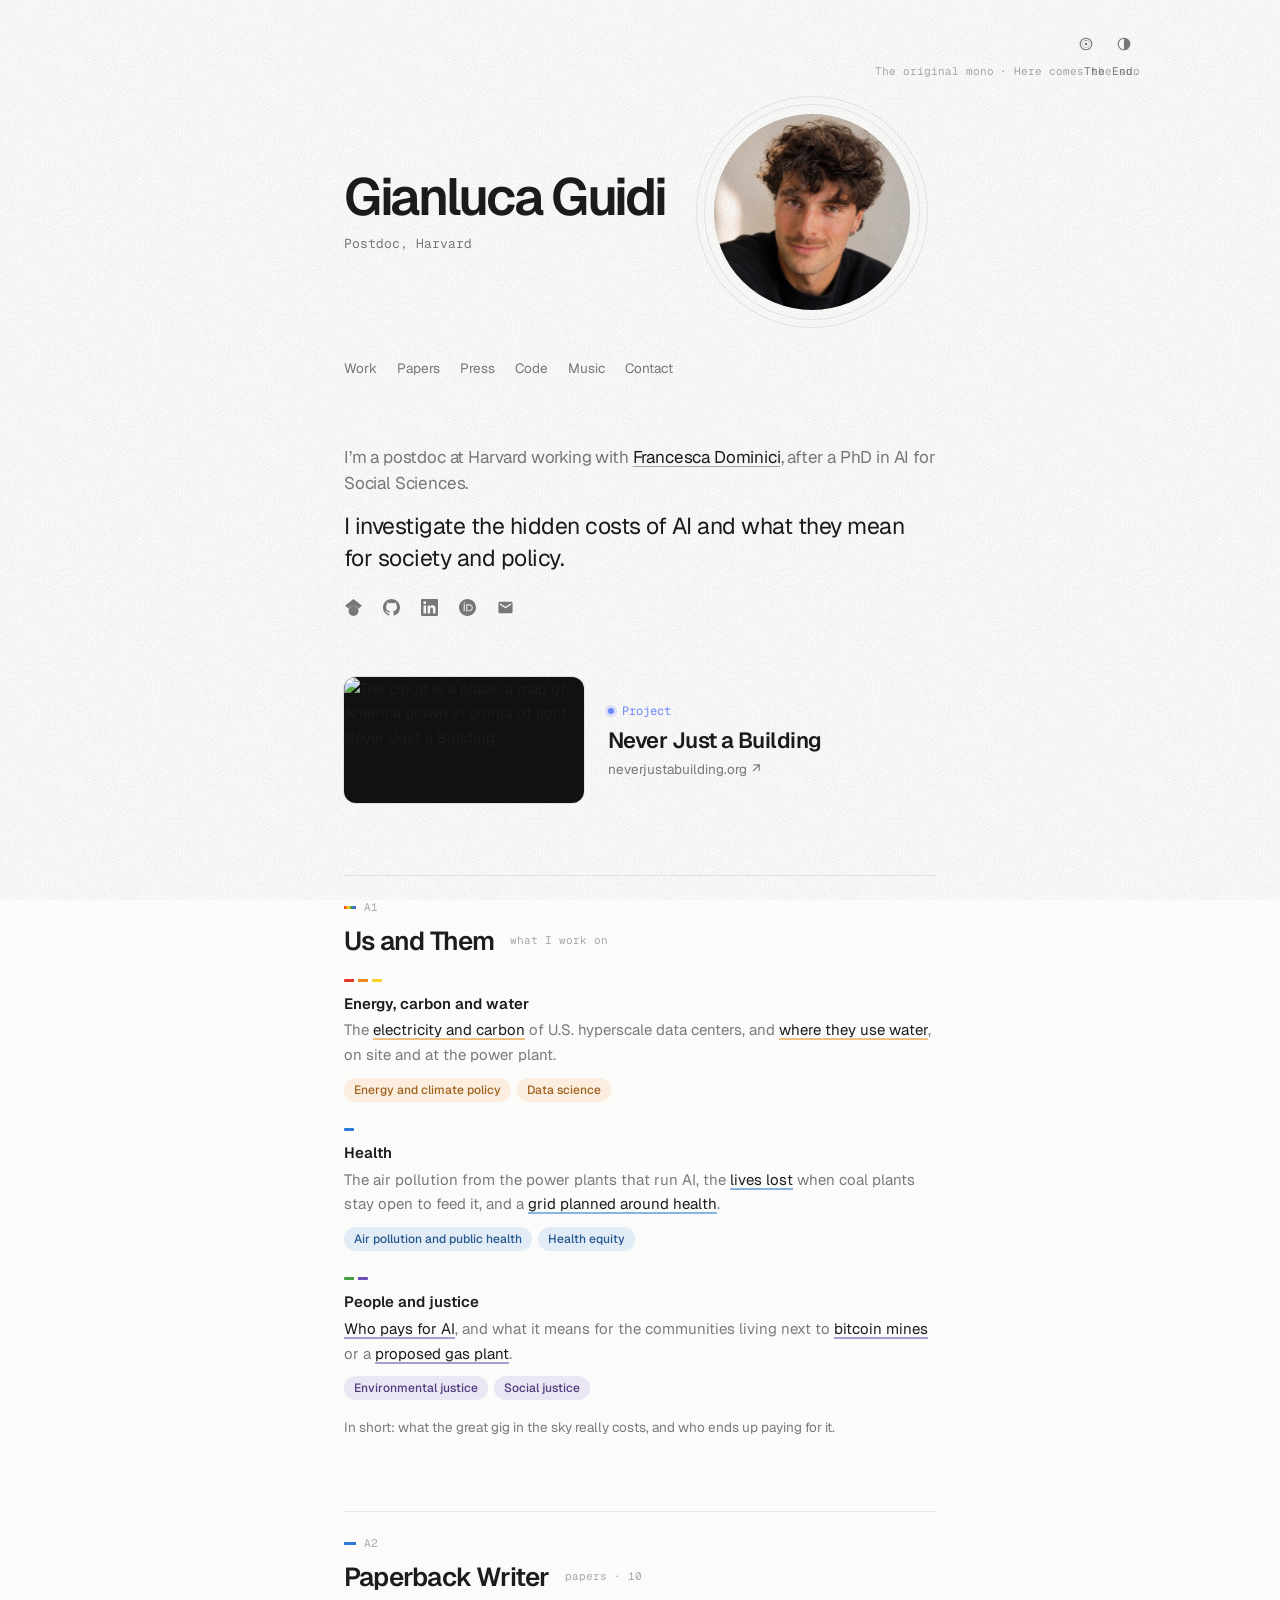
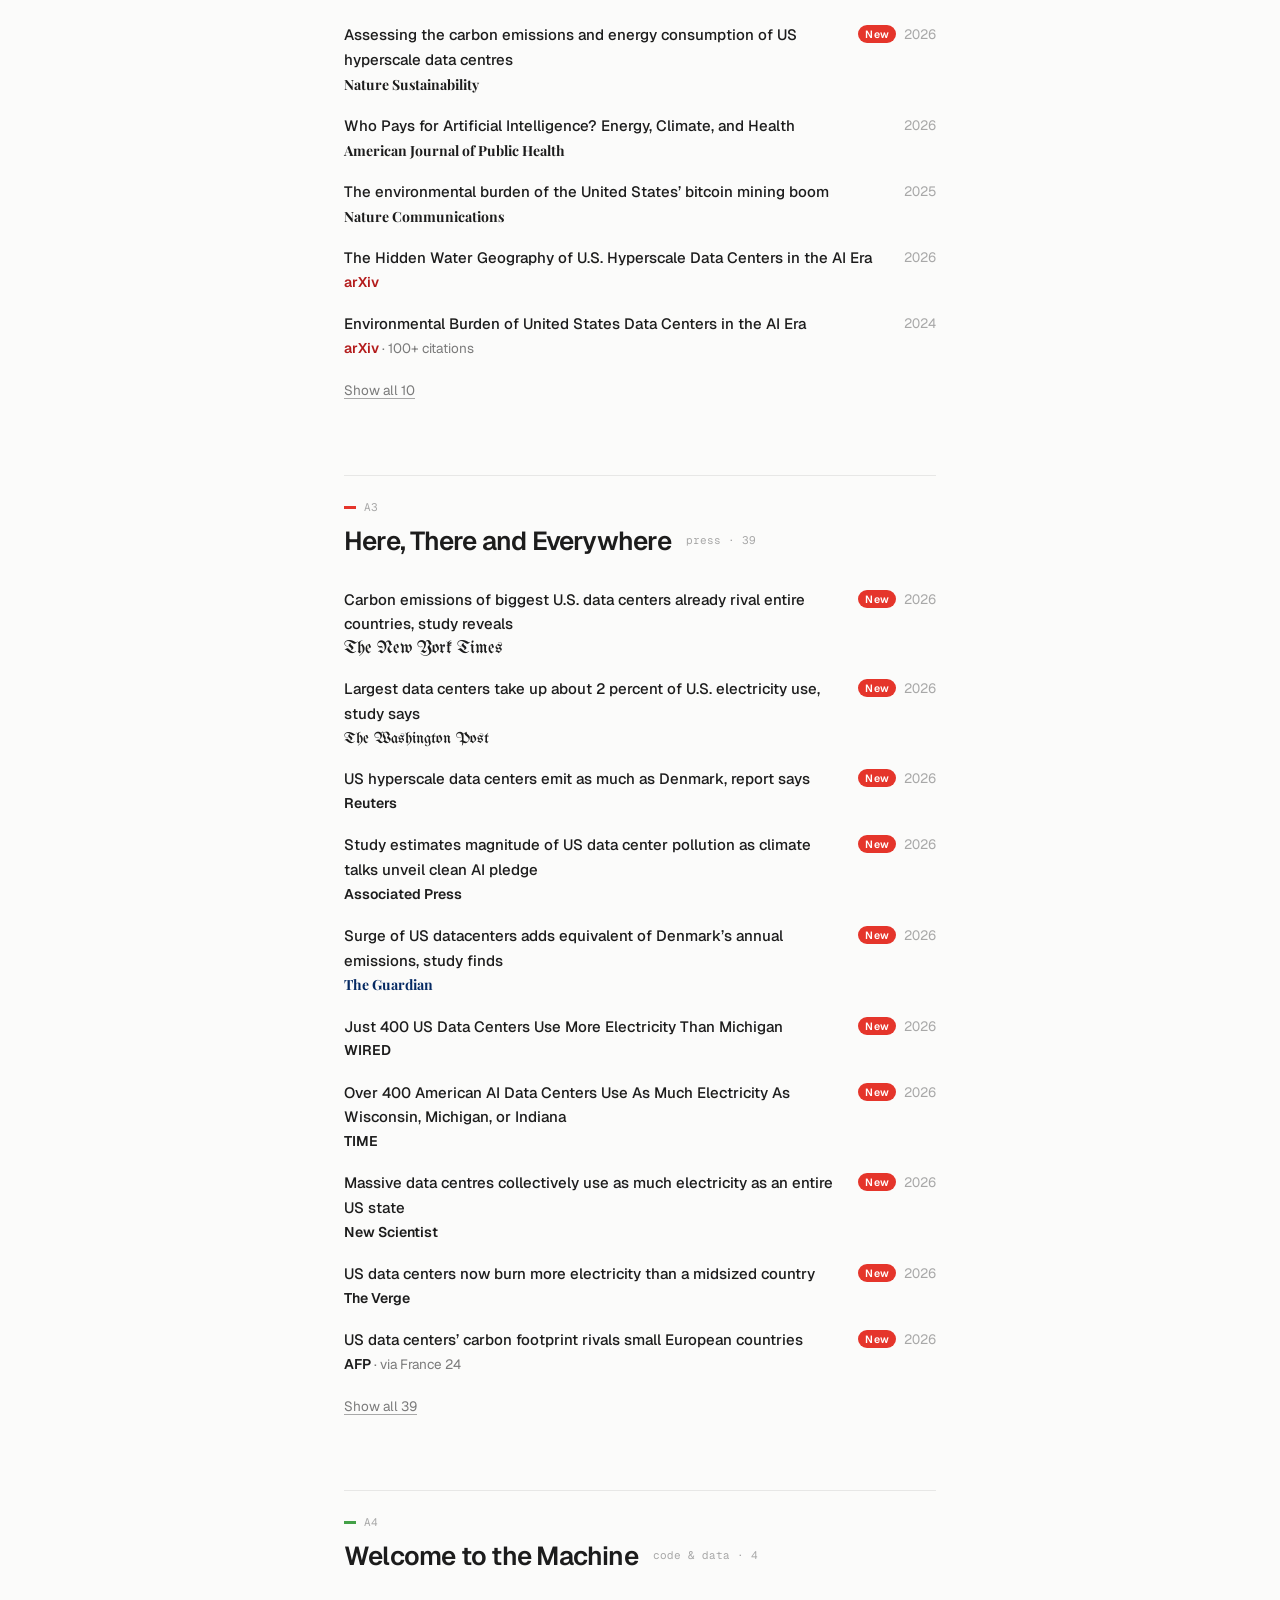
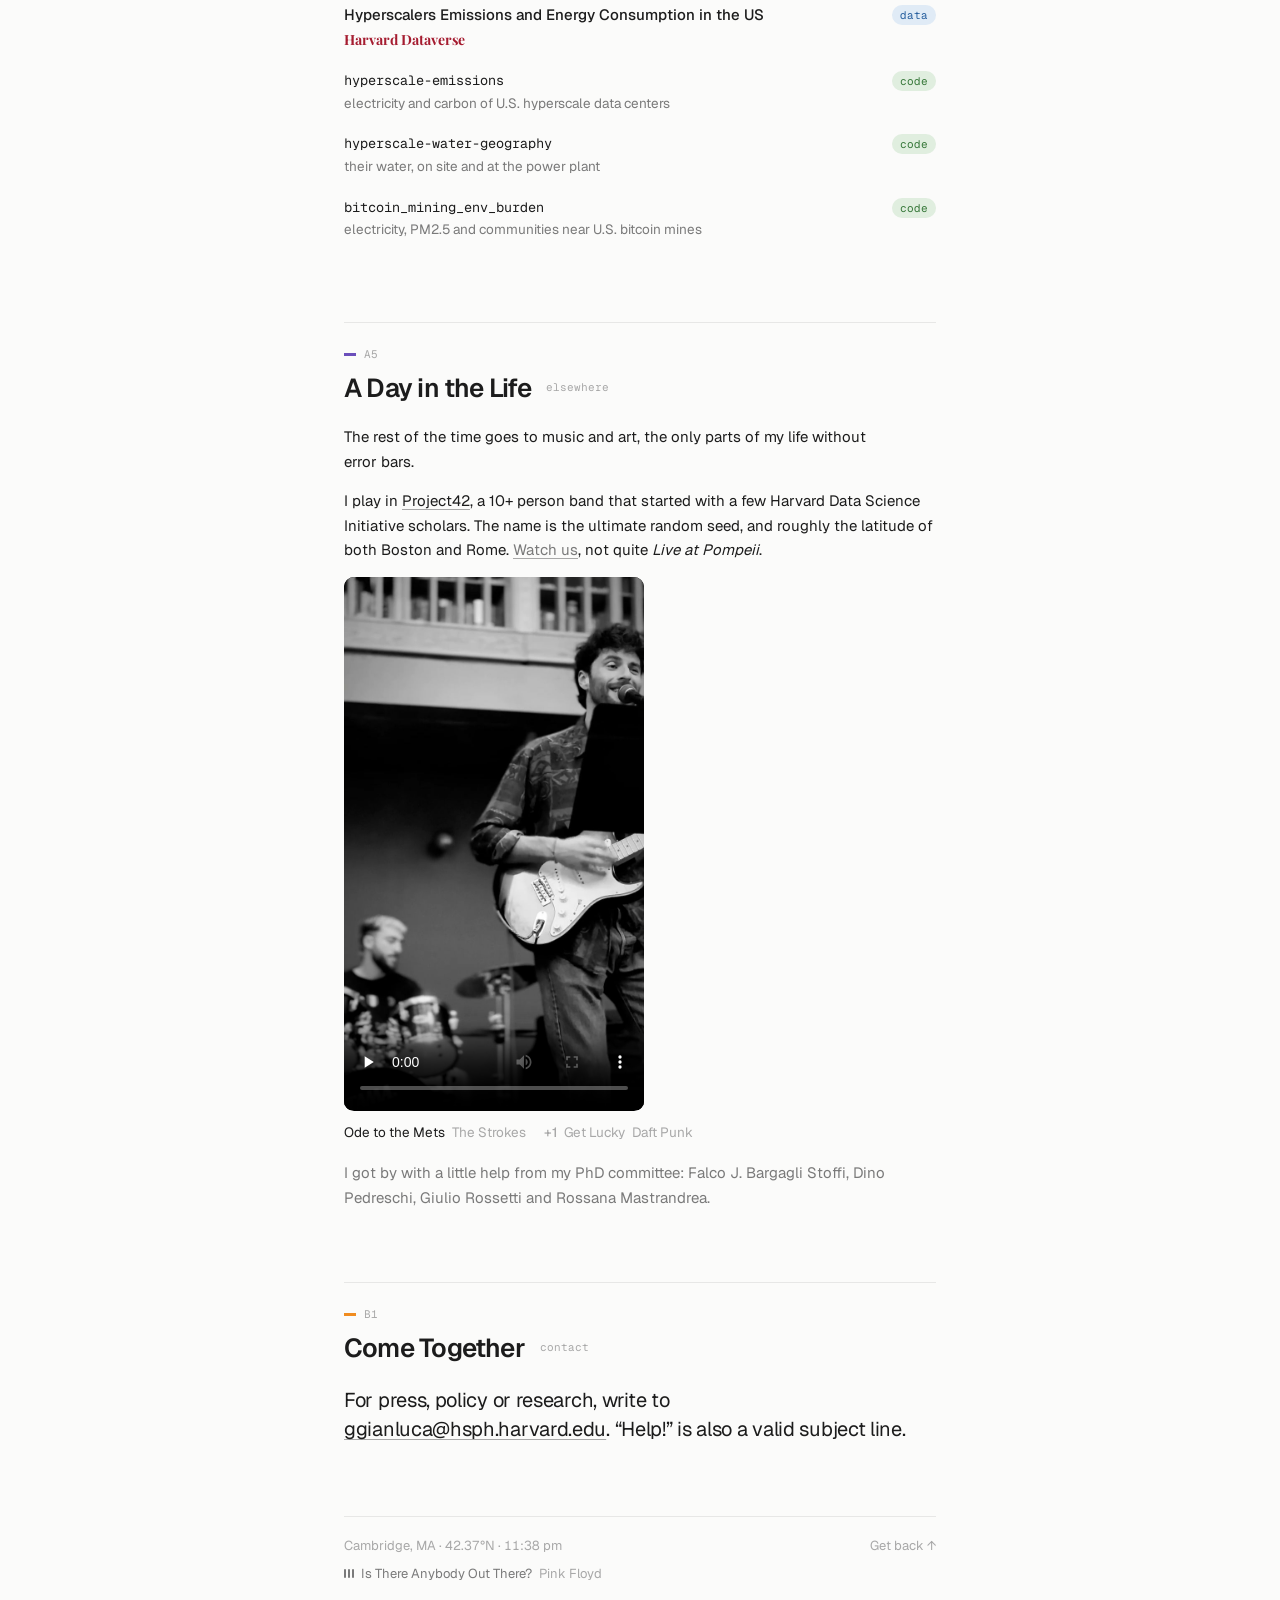
==== commit 78d2592c: "Us and Them: no prism, Data science in place of Network science The merged section goes back to the " ====
--- a/index.html
+++ b/index.html
@@ -96,7 +96,7 @@
   <link href="https://fonts.googleapis.com/css2?family=Geist:wght@400;500;600&family=Geist+Mono:wght@400&display=swap" rel="stylesheet">
   <!-- the mastheads: a blackletter and a Didone, cut down to just the letters the journal and outlet names use -->
   <link href="https://fonts.googleapis.com/css2?family=Playfair+Display:wght@700;900&family=UnifrakturMaguntia&display=swap&text=%20ABCDFGHIJNPRSTWYZabcdefghiklmnoprstuvwy" rel="stylesheet">
-  <link rel="stylesheet" href="assets/css/style.css?v=d5491f3" />
+  <link rel="stylesheet" href="assets/css/style.css?v=9d3dbbd" />
   <script>
     // before first paint: every visit lands on the light side (here comes the sun), even for someone who flipped to
     // dark last time; the old saved choice is cleared. The 2026 remaster is shelved for now: its styles stay in the
@@ -165,37 +165,27 @@
       </div>
     </aside>
 
-    <!-- what I work on and what I'm interested in, as one picture: a beam of light goes into a prism and comes out as
-         three colours, and each colour runs down the side and turns into one thread. Every thread carries its
-         interests as small tags in its own colour -->
+    <!-- what I work on and what I'm interested in, together: three threads, each under the prism colours it stands for,
+         with its interests as small tags in its colour -->
     <section id="work">
-      <h2>Any Colour You Like <span class="count">what I work on</span></h2>
-      <div class="spectrum">
-        <svg class="prism" viewBox="0 0 52 46" aria-hidden="true" focusable="false">
-          <path class="beam" d="M-16 8 14.4 14.1" />
-          <path class="ray r3" d="M14.4 14.1 12 28" /><path class="out r3" d="M12 28V46" />
-          <path class="ray r2" d="M14.4 14.1 22 28" /><path class="out r2" d="M22 28V46" />
-          <path class="ray r1" d="M14.4 14.1 32 28" /><path class="out r1" d="M32 28V46" />
-          <path class="glass" d="M22 4 40 28H4z" />
-        </svg>
-        <ol class="threads">
-          <li class="t1">
-            <h3>Energy, carbon and water</h3>
-            <p>The <a href="https://www.nature.com/articles/s41893-026-01985-7" target="_blank" rel="noopener">electricity and carbon</a> of U.S. hyperscale data centers, and <a href="https://arxiv.org/abs/2607.02531" target="_blank" rel="noopener">where they use water</a>, on site and at the power plant.</p>
-            <ul class="tags" aria-label="Interests"><li>Energy and climate policy</li><li>Network science</li></ul>
-          </li>
-          <li class="t2">
-            <h3>Health</h3>
-            <p>The air pollution from the power plants that run AI, the <a href="https://europepmc.org/article/pmc/pmc13648786" target="_blank" rel="noopener">lives lost</a> when coal plants stay open to feed it, and a <a href="https://arxiv.org/abs/2410.09029" target="_blank" rel="noopener">grid planned around health</a>.</p>
-            <ul class="tags" aria-label="Interests"><li>Air pollution and public health</li><li>Health equity</li></ul>
-          </li>
-          <li class="t3">
-            <h3>People and justice</h3>
-            <p><a href="https://ajph.aphapublications.org/doi/full/10.2105/AJPH.2026.308678" target="_blank" rel="noopener">Who pays for AI</a>, and what it means for the communities living next to <a href="https://www.nature.com/articles/s41467-025-58287-3" target="_blank" rel="noopener">bitcoin mines</a> or a <a href="https://papers.ssrn.com/sol3/papers.cfm?abstract_id=7350551" target="_blank" rel="noopener">proposed gas plant</a>.</p>
-            <ul class="tags" aria-label="Interests"><li>Environmental justice</li><li>Social justice</li></ul>
-          </li>
-        </ol>
-      </div>
+      <h2>Us and Them <span class="count">what I work on</span></h2>
+      <ol class="threads">
+        <li class="t1">
+          <h3>Energy, carbon and water</h3>
+          <p>The <a href="https://www.nature.com/articles/s41893-026-01985-7" target="_blank" rel="noopener">electricity and carbon</a> of U.S. hyperscale data centers, and <a href="https://arxiv.org/abs/2607.02531" target="_blank" rel="noopener">where they use water</a>, on site and at the power plant.</p>
+          <ul class="tags" aria-label="Interests"><li>Energy and climate policy</li><li>Data science</li></ul>
+        </li>
+        <li class="t2">
+          <h3>Health</h3>
+          <p>The air pollution from the power plants that run AI, the <a href="https://europepmc.org/article/pmc/pmc13648786" target="_blank" rel="noopener">lives lost</a> when coal plants stay open to feed it, and a <a href="https://arxiv.org/abs/2410.09029" target="_blank" rel="noopener">grid planned around health</a>.</p>
+          <ul class="tags" aria-label="Interests"><li>Air pollution and public health</li><li>Health equity</li></ul>
+        </li>
+        <li class="t3">
+          <h3>People and justice</h3>
+          <p><a href="https://ajph.aphapublications.org/doi/full/10.2105/AJPH.2026.308678" target="_blank" rel="noopener">Who pays for AI</a>, and what it means for the communities living next to <a href="https://www.nature.com/articles/s41467-025-58287-3" target="_blank" rel="noopener">bitcoin mines</a> or a <a href="https://papers.ssrn.com/sol3/papers.cfm?abstract_id=7350551" target="_blank" rel="noopener">proposed gas plant</a>.</p>
+          <ul class="tags" aria-label="Interests"><li>Environmental justice</li><li>Social justice</li></ul>
+        </li>
+      </ol>
       <p class="muted aside">In short: what the great gig in the sky really costs, and who ends up paying for it.</p>
     </section>
 
--- a/assets/css/style.css
+++ b/assets/css/style.css
@@ -205,42 +205,20 @@
 
 .aside{margin:16px 0 0;font-size:13.5px}
 
-/* What I work on, with what I'm interested in folded in. A beam of light goes into a small prism and leaves as three
-   colours; each colour runs down the gutter and turns into one thread's heading (the right-most line turns first, so
-   the lines never cross). Under each thread, its interests as tags in its colour, and the papers inside the line
-   underlined in that colour. The lines draw themselves in when the section comes into view */
-.spectrum{position:relative;padding-top:46px}
-.prism{position:absolute;left:0;top:0;width:52px;height:46px;overflow:visible}
-.prism path{fill:none;stroke-width:1.6;stroke-linecap:round;stroke-linejoin:round}
-.prism .beam{stroke:var(--muted)}
-.prism .glass{fill:color-mix(in srgb,var(--text) 5%,transparent);stroke:var(--faint);stroke-width:1.2}
-.prism .ray{stroke-width:1.3}
-.prism .out{stroke-width:3;stroke-linecap:butt}
-.prism .r1{stroke:var(--sp2)} .prism .r2{stroke:var(--sp5)} .prism .r3{stroke:var(--sp6)}
-.threads{--g:52px;list-style:none;margin:0;padding:0 0 0 var(--g);display:grid;gap:28px}
-.threads > li{position:relative}
-.threads .t1{--c:var(--sp2);--x:32px} .threads .t2{--c:var(--sp5);--x:22px} .threads .t3{--c:var(--sp6);--x:12px}
-/* the thread's own line: down from above, round the corner, into the heading */
-.threads > li::before{content:"";position:absolute;top:0;left:calc(var(--x) - var(--g) - 1.5px);width:calc(var(--g) - var(--x) - 6px);height:12px;border:solid var(--c);border-width:0 0 3px 3px;border-bottom-left-radius:8px;box-sizing:border-box}
-/* the lines still on their way to a thread further down pass by on the left, across the gap */
-.threads > li::after{content:"";position:absolute;top:0;bottom:-28px;left:calc(-1 * var(--g));width:var(--g);pointer-events:none}
-.threads .t1::after{background:linear-gradient(var(--sp5),var(--sp5)) 20.5px 0/3px 100% no-repeat,linear-gradient(var(--sp6),var(--sp6)) 10.5px 0/3px 100% no-repeat}
-.threads .t2::after{background:linear-gradient(var(--sp6),var(--sp6)) 10.5px 0/3px 100% no-repeat}
-.threads .t3::after{content:none}
-.threads h3{font-size:15px;line-height:24px;font-weight:600;margin:0 0 2px}
+/* Us and Them: what I work on, with what I'm interested in folded in. Three threads, each under the prism colours it
+   stands for, a heading, one line with the papers underlined in the thread's colour, and its interests as tags */
+.threads{list-style:none;margin:0;padding:0;display:grid;gap:26px}
+.threads > li::before{content:"";display:block;height:3px;margin-bottom:10px;border-radius:1px}
+.threads .t1::before{width:38px;background:linear-gradient(90deg,var(--sp1) 0 10px,transparent 0 14px,var(--sp2) 0 24px,transparent 0 28px,var(--sp3) 0)}
+.threads .t2::before{width:10px;background:var(--sp5)}
+.threads .t3::before{width:24px;background:linear-gradient(90deg,var(--sp4) 0 10px,transparent 0 14px,var(--sp6) 0)}
+.threads .t1{--c:var(--sp2)} .threads .t2{--c:var(--sp5)} .threads .t3{--c:var(--sp6)}
+.threads h3{font-size:15px;font-weight:600;margin:0 0 2px}
 .threads p{margin:0;color:var(--muted)}
 .threads a{text-decoration-color:var(--c);text-decoration-color:color-mix(in srgb,var(--c) 55%,transparent);text-decoration-thickness:1.5px}
 .threads a:hover{text-decoration-color:var(--c)}
 .tags{list-style:none;display:flex;flex-wrap:wrap;gap:6px;margin:10px 0 0;padding:0}
 .tags li{font:500 12px/1 var(--sans);padding:6px 10px;border-radius:99px;color:color-mix(in srgb,var(--c) 62%,var(--text));background:color-mix(in srgb,var(--c) 12%,transparent)}
-.threads > li::before,.threads > li::after{transition:clip-path .45s ease-out}
-.threads .t1::before{transition-delay:.25s} .threads .t1::after{transition-delay:.35s}
-.threads .t2::before{transition-delay:.7s} .threads .t2::after{transition-delay:.8s}
-.threads .t3::before{transition-delay:1.15s}
-.reveal #work:not(.in) .threads > li::before,.reveal #work:not(.in) .threads > li::after{clip-path:inset(0 0 100% 0)}
-@media (prefers-reduced-motion:reduce){
-  .threads > li::before,.threads > li::after{transition:none}
-}
 
 /* Lists: title, then source, year on the right */
 .list{list-style:none;margin:0;padding:0}
@@ -496,6 +474,5 @@
 /* on paper: every section shows, no grain */
 @media print{
   .reveal section{opacity:1 !important;transform:none !important}
-  .threads > li::before,.threads > li::after{clip-path:none !important}
   body::after{content:none !important}
 }
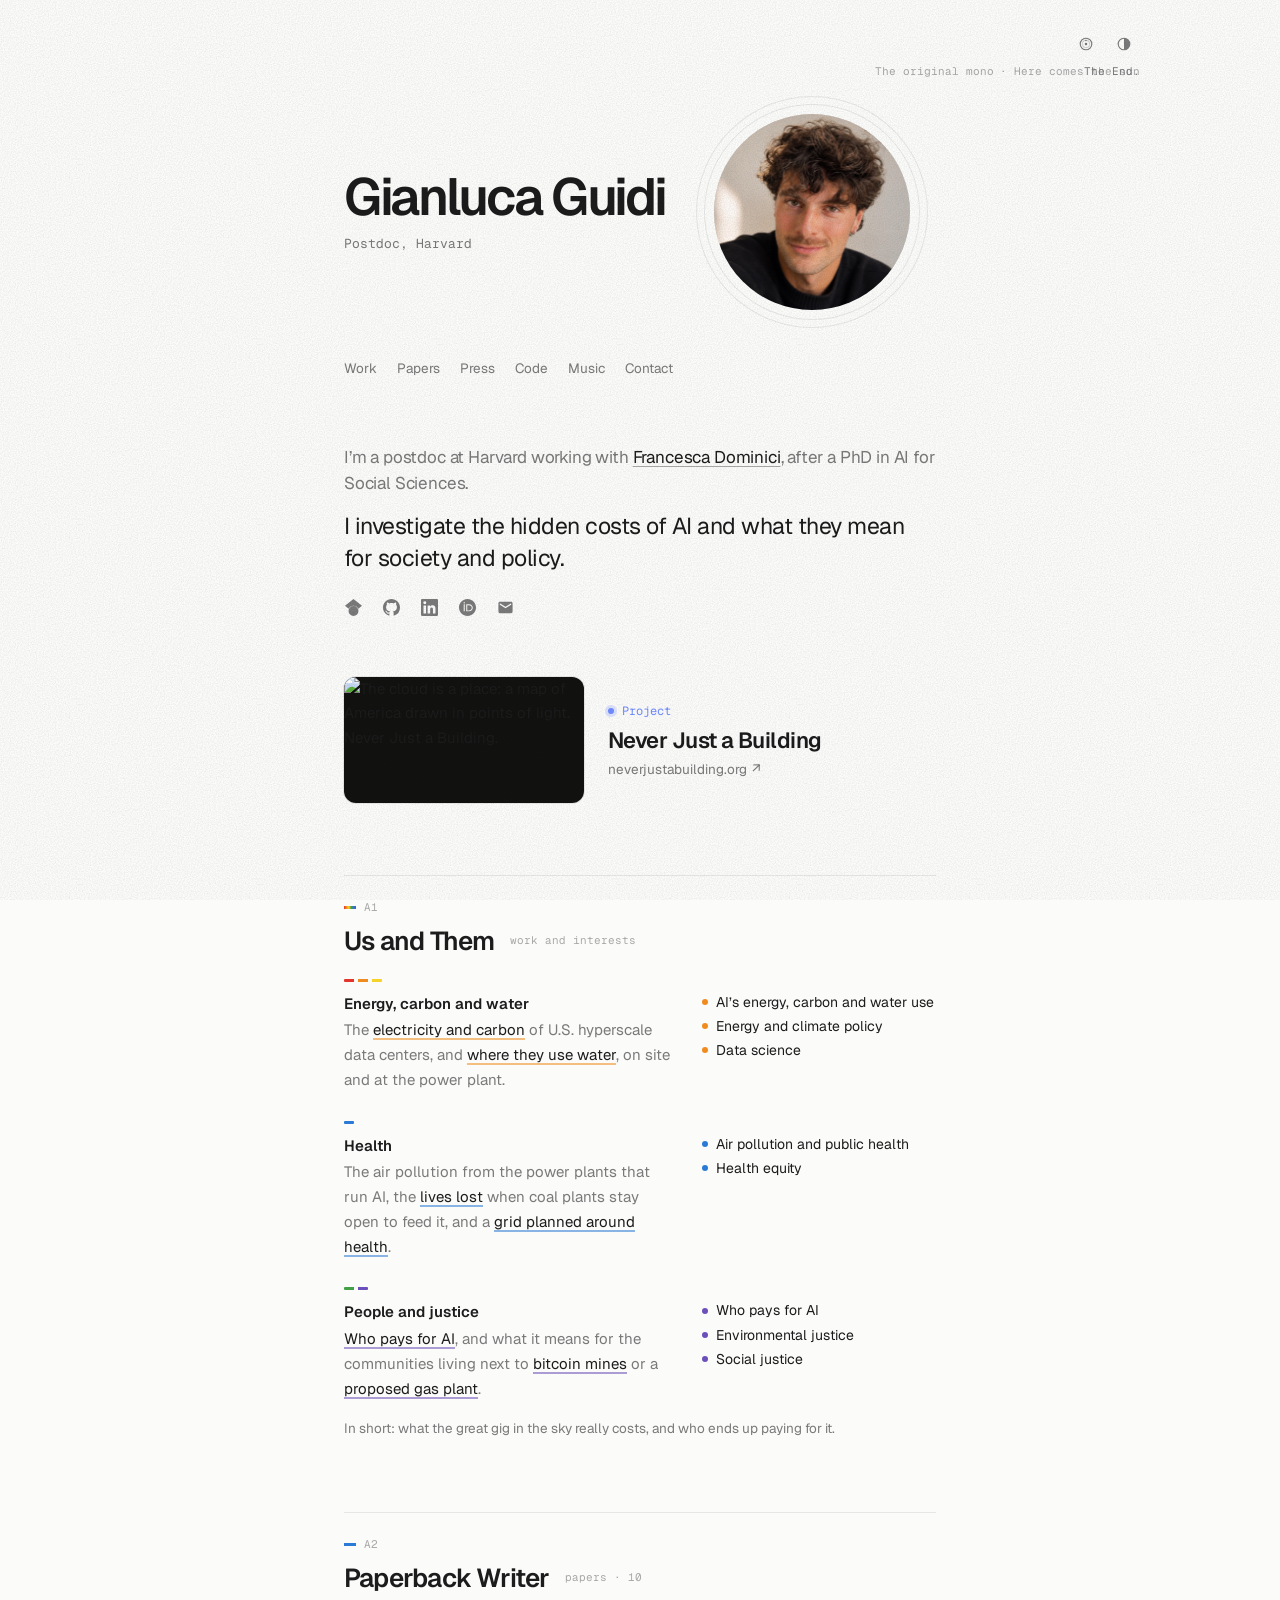
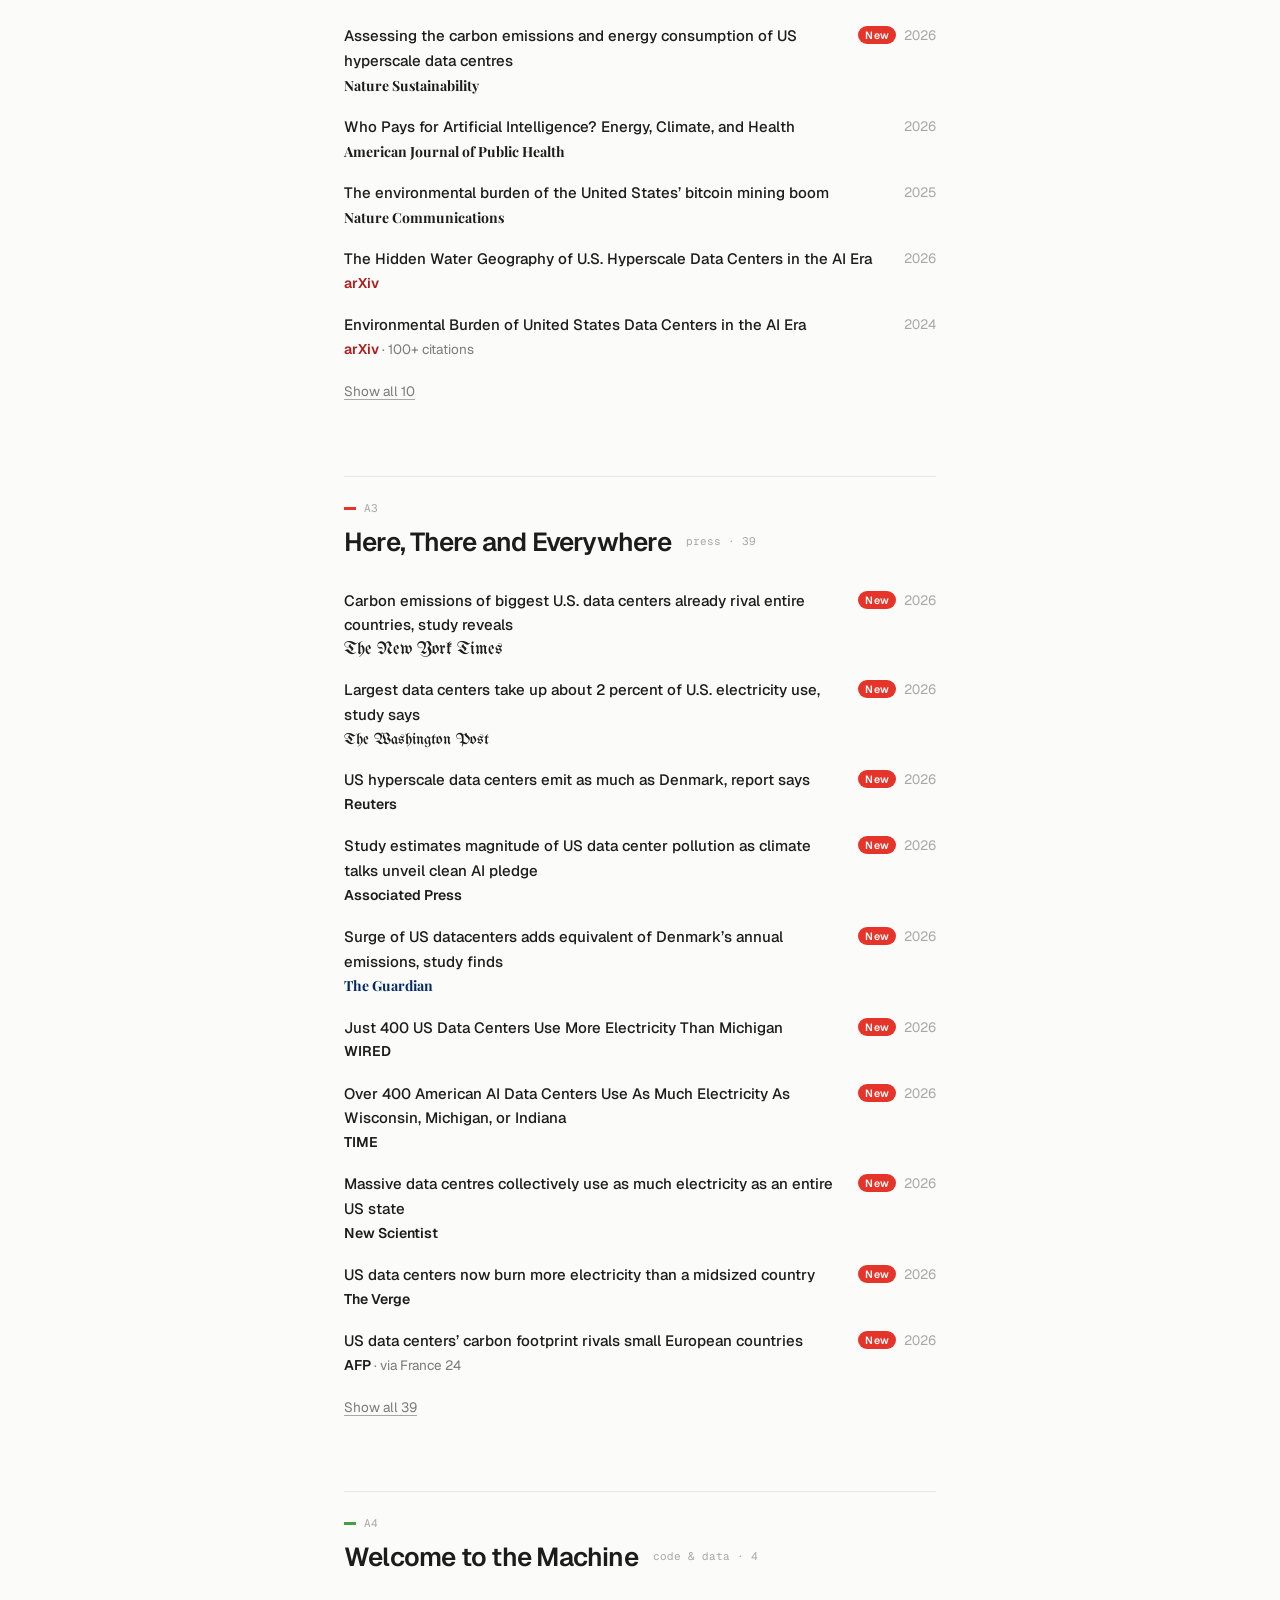
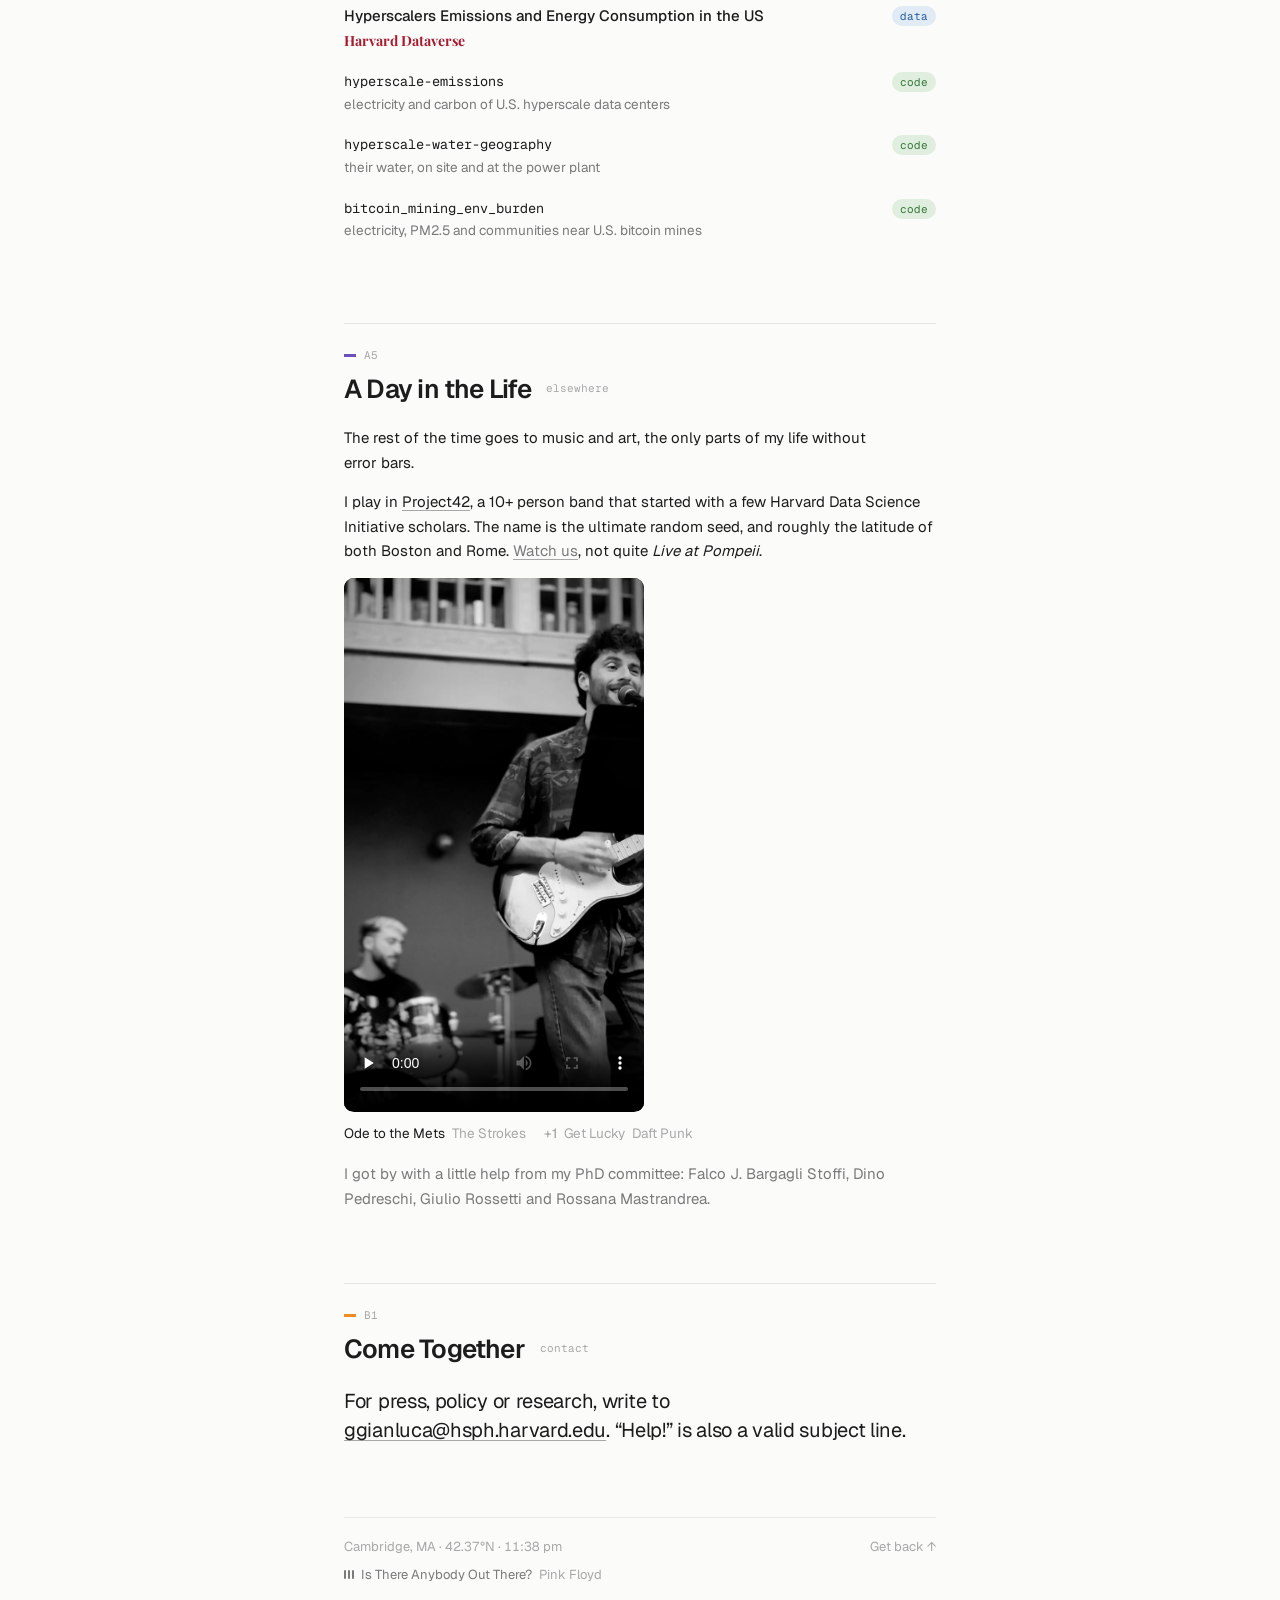
==== commit 91015968: "Us and Them: work and interests side by side Each thread keeps its heading and line on the left and " ====
--- a/index.html
+++ b/index.html
@@ -96,7 +96,7 @@
   <link href="https://fonts.googleapis.com/css2?family=Geist:wght@400;500;600&family=Geist+Mono:wght@400&display=swap" rel="stylesheet">
   <!-- the mastheads: a blackletter and a Didone, cut down to just the letters the journal and outlet names use -->
   <link href="https://fonts.googleapis.com/css2?family=Playfair+Display:wght@700;900&family=UnifrakturMaguntia&display=swap&text=%20ABCDFGHIJNPRSTWYZabcdefghiklmnoprstuvwy" rel="stylesheet">
-  <link rel="stylesheet" href="assets/css/style.css?v=9d3dbbd" />
+  <link rel="stylesheet" href="assets/css/style.css?v=77bd14b" />
   <script>
     // before first paint: every visit lands on the light side (here comes the sun), even for someone who flipped to
     // dark last time; the old saved choice is cleared. The 2026 remaster is shelved for now: its styles stay in the
@@ -165,25 +165,25 @@
       </div>
     </aside>
 
-    <!-- what I work on and what I'm interested in, together: three threads, each under the prism colours it stands for,
-         with its interests as small tags in its colour -->
+    <!-- what I work on and what I'm interested in, side by side: three threads, each under the prism colours it stands
+         for, with the work on the left and its interests as a short bulleted list on the right (under it on a phone) -->
     <section id="work">
-      <h2>Us and Them <span class="count">what I work on</span></h2>
+      <h2>Us and Them <span class="count">work and interests</span></h2>
       <ol class="threads">
         <li class="t1">
           <h3>Energy, carbon and water</h3>
           <p>The <a href="https://www.nature.com/articles/s41893-026-01985-7" target="_blank" rel="noopener">electricity and carbon</a> of U.S. hyperscale data centers, and <a href="https://arxiv.org/abs/2607.02531" target="_blank" rel="noopener">where they use water</a>, on site and at the power plant.</p>
-          <ul class="tags" aria-label="Interests"><li>Energy and climate policy</li><li>Data science</li></ul>
+          <ul class="points" aria-label="Interests"><li>AI’s energy, carbon and water use</li><li>Energy and climate policy</li><li>Data science</li></ul>
         </li>
         <li class="t2">
           <h3>Health</h3>
           <p>The air pollution from the power plants that run AI, the <a href="https://europepmc.org/article/pmc/pmc13648786" target="_blank" rel="noopener">lives lost</a> when coal plants stay open to feed it, and a <a href="https://arxiv.org/abs/2410.09029" target="_blank" rel="noopener">grid planned around health</a>.</p>
-          <ul class="tags" aria-label="Interests"><li>Air pollution and public health</li><li>Health equity</li></ul>
+          <ul class="points" aria-label="Interests"><li>Air pollution and public health</li><li>Health equity</li></ul>
         </li>
         <li class="t3">
           <h3>People and justice</h3>
           <p><a href="https://ajph.aphapublications.org/doi/full/10.2105/AJPH.2026.308678" target="_blank" rel="noopener">Who pays for AI</a>, and what it means for the communities living next to <a href="https://www.nature.com/articles/s41467-025-58287-3" target="_blank" rel="noopener">bitcoin mines</a> or a <a href="https://papers.ssrn.com/sol3/papers.cfm?abstract_id=7350551" target="_blank" rel="noopener">proposed gas plant</a>.</p>
-          <ul class="tags" aria-label="Interests"><li>Environmental justice</li><li>Social justice</li></ul>
+          <ul class="points" aria-label="Interests"><li>Who pays for AI</li><li>Environmental justice</li><li>Social justice</li></ul>
         </li>
       </ol>
       <p class="muted aside">In short: what the great gig in the sky really costs, and who ends up paying for it.</p>
--- a/assets/css/style.css
+++ b/assets/css/style.css
@@ -205,9 +205,10 @@
 
 .aside{margin:16px 0 0;font-size:13.5px}
 
-/* Us and Them: what I work on, with what I'm interested in folded in. Three threads, each under the prism colours it
-   stands for, a heading, one line with the papers underlined in the thread's colour, and its interests as tags */
-.threads{list-style:none;margin:0;padding:0;display:grid;gap:26px}
+/* Us and Them: work and interests. Three threads, each under the prism colours it stands for: a heading and one
+   line (the papers underlined in the thread's colour) on the left, and its interests as a short bulleted list on the
+   right, dotted in the same colour. On a phone the list drops under the line */
+.threads{list-style:none;margin:0;padding:0;display:grid;gap:28px}
 .threads > li::before{content:"";display:block;height:3px;margin-bottom:10px;border-radius:1px}
 .threads .t1::before{width:38px;background:linear-gradient(90deg,var(--sp1) 0 10px,transparent 0 14px,var(--sp2) 0 24px,transparent 0 28px,var(--sp3) 0)}
 .threads .t2::before{width:10px;background:var(--sp5)}
@@ -217,8 +218,12 @@
 .threads p{margin:0;color:var(--muted)}
 .threads a{text-decoration-color:var(--c);text-decoration-color:color-mix(in srgb,var(--c) 55%,transparent);text-decoration-thickness:1.5px}
 .threads a:hover{text-decoration-color:var(--c)}
-.tags{list-style:none;display:flex;flex-wrap:wrap;gap:6px;margin:10px 0 0;padding:0}
-.tags li{font:500 12px/1 var(--sans);padding:6px 10px;border-radius:99px;color:color-mix(in srgb,var(--c) 62%,var(--text));background:color-mix(in srgb,var(--c) 12%,transparent)}
+.threads > li{display:grid;grid-template-columns:minmax(0,1fr) 236px;column-gap:28px;align-items:start}
+.threads > li::before{grid-column:1 / -1}
+.threads h3,.threads p{grid-column:1}
+.points{grid-column:2;grid-row:2 / span 2;list-style:none;margin:0;padding:0;display:grid;gap:4px;font-size:14px;line-height:1.45}
+.points li{position:relative;padding-left:16px}
+.points li::before{content:"";position:absolute;left:2px;top:.52em;width:6px;height:6px;border-radius:50%;background:var(--c)}
 
 /* Lists: title, then source, year on the right */
 .list{list-style:none;margin:0;padding:0}
@@ -307,6 +312,8 @@
 .js .page > *:nth-child(n+7){animation-delay:.36s}
 
 @media (max-width:520px){
+  .threads > li{grid-template-columns:1fr}
+  .points{grid-column:1;grid-row:auto;margin-top:10px}
   .page{--pad-top:88px;padding:var(--pad-top) 20px 48px}
   section{margin-top:44px}
   /* on a phone: the switches just above the photo, then name and photo, what's on (on two lines, under the photo),
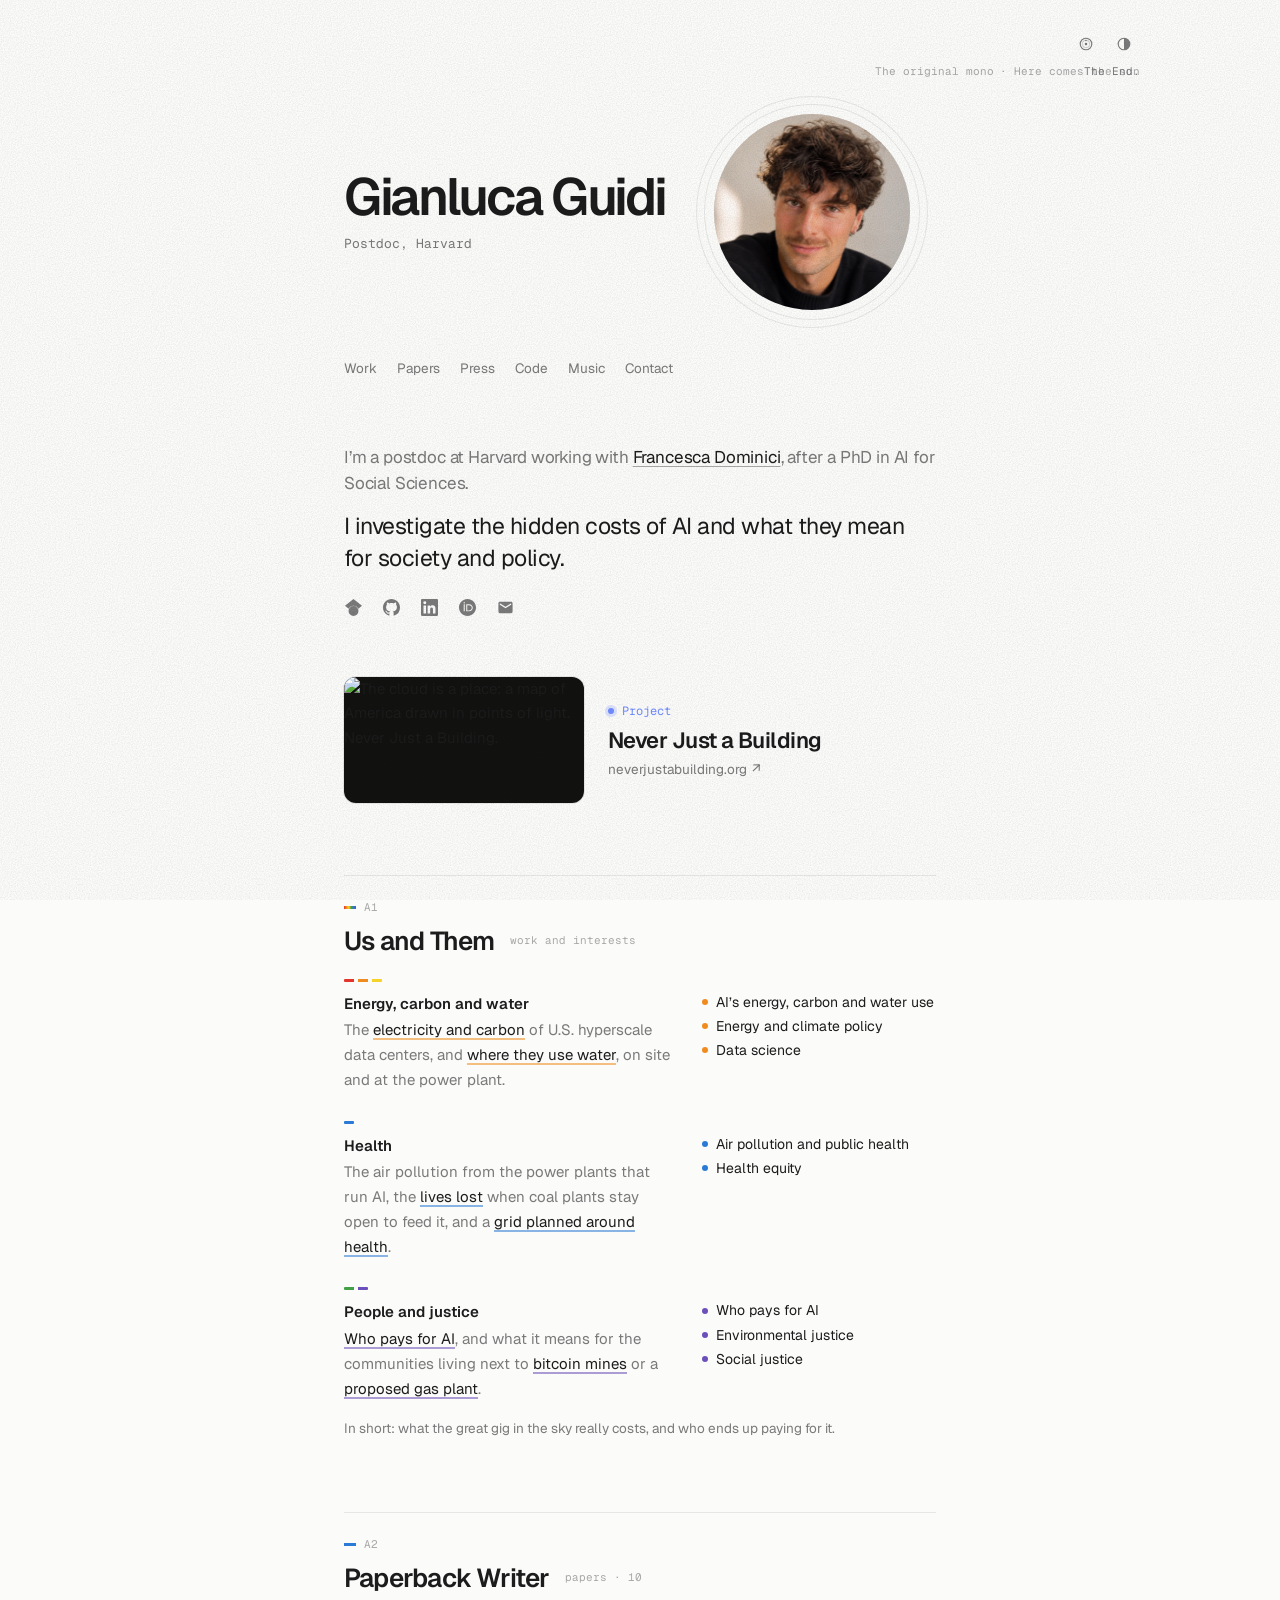
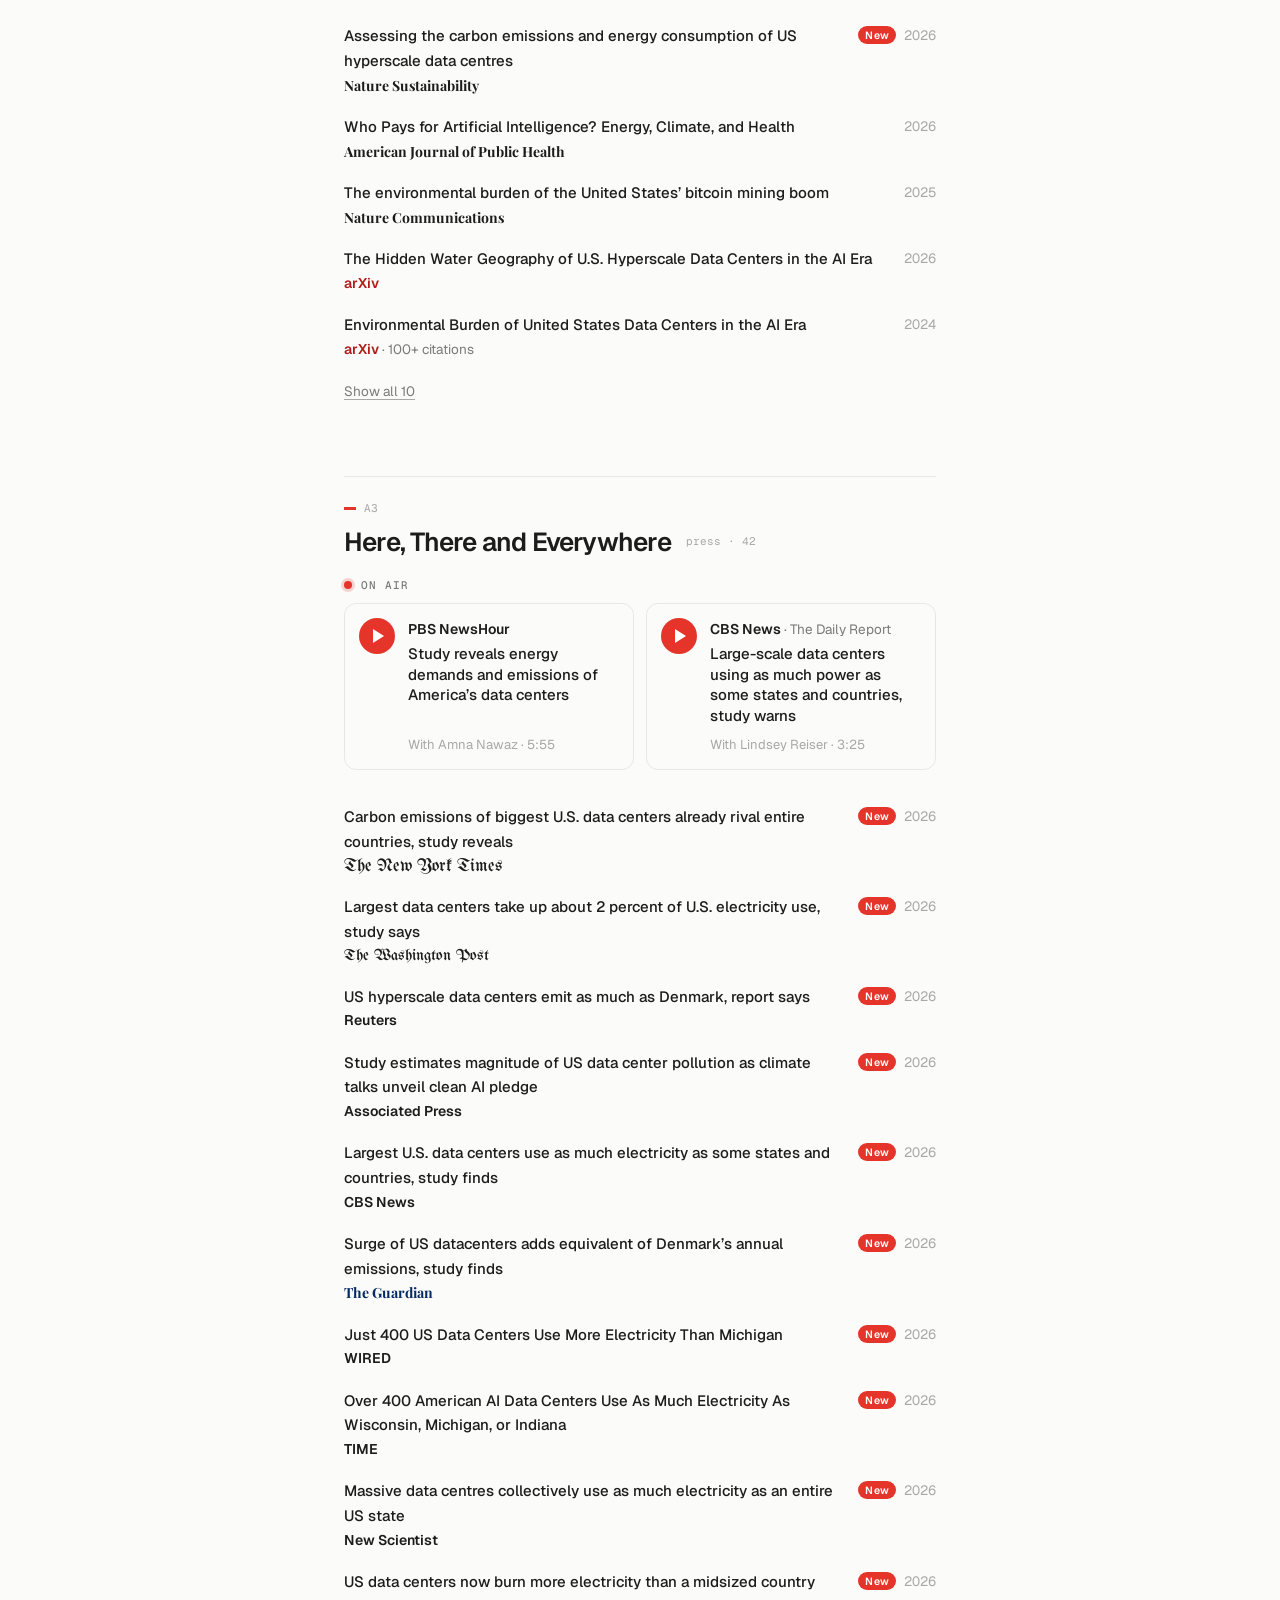
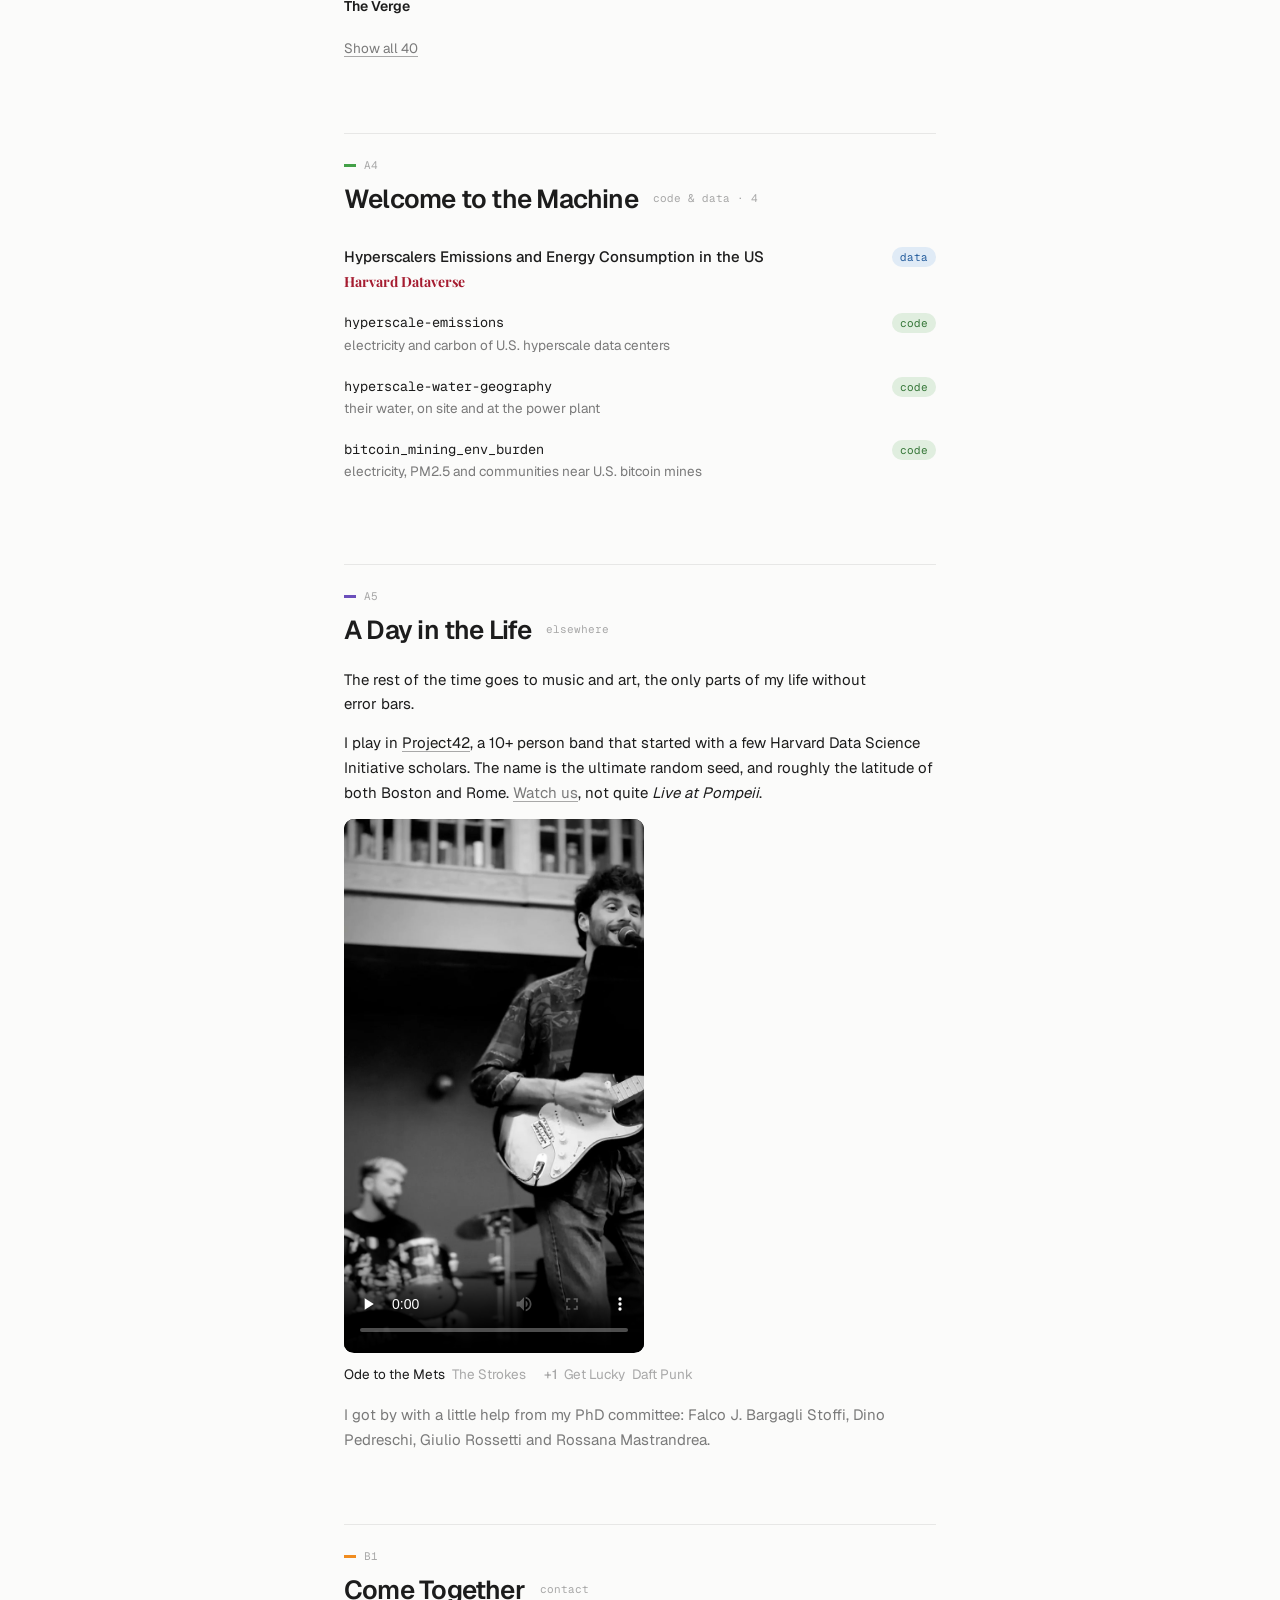
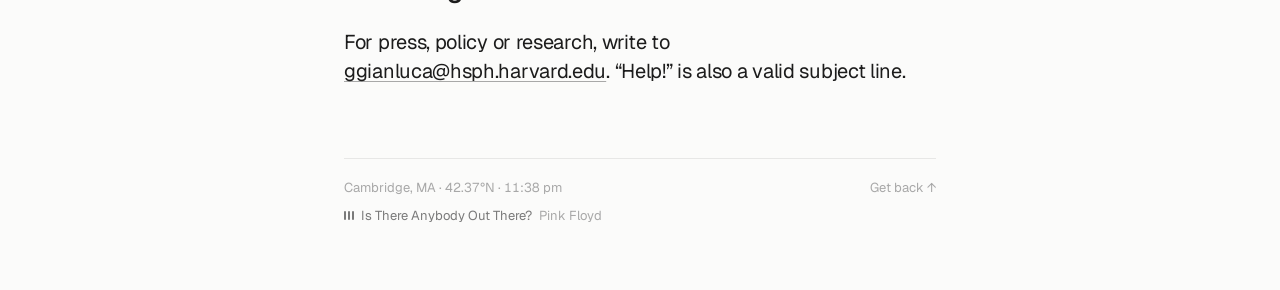
==== commit 7c1ab55f: "On air: PBS NewsHour and CBS News interviews; CBS News in the press Co-Authored-By: Claude Opus 5.5 " ====
--- a/index.html
+++ b/index.html
@@ -96,7 +96,7 @@
   <link href="https://fonts.googleapis.com/css2?family=Geist:wght@400;500;600&family=Geist+Mono:wght@400&display=swap" rel="stylesheet">
   <!-- the mastheads: a blackletter and a Didone, cut down to just the letters the journal and outlet names use -->
   <link href="https://fonts.googleapis.com/css2?family=Playfair+Display:wght@700;900&family=UnifrakturMaguntia&display=swap&text=%20ABCDFGHIJNPRSTWYZabcdefghiklmnoprstuvwy" rel="stylesheet">
-  <link rel="stylesheet" href="assets/css/style.css?v=77bd14b" />
+  <link rel="stylesheet" href="assets/css/style.css?v=c6600f8" />
   <script>
     // before first paint: every visit lands on the light side (here comes the sun), even for someone who flipped to
     // dark last time; the old saved choice is cleared. The 2026 remaster is shelved for now: its styles stay in the
@@ -208,19 +208,28 @@
     </section>
 
     <section id="press">
-      <h2>Here, There and Everywhere <span class="count">press · 39</span></h2>
+      <h2>Here, There and Everywhere <span class="count">press · 42</span></h2>
+      <!-- On air: the TV interviews, set apart above the clippings; each card opens the clip -->
+      <div class="onair">
+        <p class="onair-head"><span class="light" aria-hidden="true"></span>On air</p>
+        <ul class="clips" aria-label="TV interviews">
+          <li><a href="https://www.pbs.org/newshour/show/study-reveals-energy-demands-and-emissions-of-americas-data-centers" target="_blank" rel="noopener"><span class="play" aria-hidden="true"></span><span class="who"><b class="v">PBS NewsHour</b></span><span class="what">Study reveals energy demands and emissions of America’s data centers</span><span class="meta">With Amna Nawaz · 5:55</span></a></li>
+          <li><a href="https://www.cbsnews.com/video/some-data-centers-using-as-much-power-as-entire-states-study-warns/" target="_blank" rel="noopener"><span class="play" aria-hidden="true"></span><span class="who"><b class="v">CBS News</b> · The Daily Report</span><span class="what">Large-scale data centers using as much power as some states and countries, study warns</span><span class="meta">With Lindsey Reiser · 3:25</span></a></li>
+        </ul>
+      </div>
       <ul class="list" id="press-list">
         <!-- "fresh" puts a small New on it until data-until, then it quietly drops; "extra" waits behind Show all -->
         <li class="fresh" data-until="2026-12-31"><a href="https://www.nytimes.com/interactive/2026/11/16/climate/ai-data-center-pollution-carbon-emissions.html" target="_blank" rel="noopener">Carbon emissions of biggest U.S. data centers already rival entire countries, study reveals</a><span class="src"><b class="v v-nyt">The New York Times</b></span><span class="yr">2026</span></li>
         <li class="fresh" data-until="2026-12-31"><a href="https://www.washingtonpost.com/technology/2026/11/16/data-centers-take-up-almost-2-percent-us-electricity-use-study-shows/" target="_blank" rel="noopener">Largest data centers take up about 2 percent of U.S. electricity use, study says</a><span class="src"><b class="v v-wapo">The Washington Post</b></span><span class="yr">2026</span></li>
         <li class="fresh" data-until="2026-12-31"><a href="https://www.reuters.com/legal/litigation/us-hyperscale-data-centers-emit-much-denmark-report-says-2026-11-16/" target="_blank" rel="noopener">US hyperscale data centers emit as much as Denmark, report says</a><span class="src"><b class="v">Reuters</b></span><span class="yr">2026</span></li>
         <li class="fresh" data-until="2026-12-31"><a href="https://apnews.com/article/cop31-climate-data-centers-ai-pollution-a1b338e7f781976f89260d172a7c65e2" target="_blank" rel="noopener">Study estimates magnitude of US data center pollution as climate talks unveil clean AI pledge</a><span class="src"><b class="v">Associated Press</b></span><span class="yr">2026</span></li>
+        <li class="fresh" data-until="2026-12-31"><a href="https://www.cbsnews.com/news/hyperscale-data-centers-electricity-harvard-study/" target="_blank" rel="noopener">Largest U.S. data centers use as much electricity as some states and countries, study finds</a><span class="src"><b class="v">CBS News</b></span><span class="yr">2026</span></li>
         <li class="fresh" data-until="2026-12-31"><a href="https://www.theguardian.com/us-news/2026/nov/16/datacenter-emissions-study" target="_blank" rel="noopener">Surge of US datacenters adds equivalent of Denmark’s annual emissions, study finds</a><span class="src"><b class="v v-guardian">The Guardian</b></span><span class="yr">2026</span></li>
         <li class="fresh" data-until="2026-12-31"><a href="https://www.wired.com/story/data-centers-use-more-electricity-than-michigan/" target="_blank" rel="noopener">Just 400 US Data Centers Use More Electricity Than Michigan</a><span class="src"><b class="v">WIRED</b></span><span class="yr">2026</span></li>
         <li class="fresh" data-until="2026-12-31"><a href="https://time.com/article/2026/11/16/ai-data-centers-electricity-carbon-emissions-study/" target="_blank" rel="noopener">Over 400 American AI Data Centers Use As Much Electricity As Wisconsin, Michigan, or Indiana</a><span class="src"><b class="v">TIME</b></span><span class="yr">2026</span></li>
         <li class="fresh" data-until="2026-12-31"><a href="https://www.newscientist.com/article/2599078-massive-datacentres-use-as-much-electricity-as-an-entire-us-state/" target="_blank" rel="noopener">Massive data centres collectively use as much electricity as an entire US state</a><span class="src"><b class="v">New Scientist</b></span><span class="yr">2026</span></li>
         <li class="fresh" data-until="2026-12-31"><a href="https://www.theverge.com/ai-artificial-intelligence/1034668/data-centers-electricity-climate-pollution-study-harvard" target="_blank" rel="noopener">US data centers now burn more electricity than a midsized country</a><span class="src"><b class="v">The Verge</b></span><span class="yr">2026</span></li>
-        <li class="fresh" data-until="2026-12-31"><a href="https://www.france24.com/en/live-news/20261116-us-data-centers-carbon-footprint-rivals-small-european-countries" target="_blank" rel="noopener">US data centers’ carbon footprint rivals small European countries</a><span class="src"><b class="v">AFP</b> · via France 24</span><span class="yr">2026</span></li>
+        <li class="fresh extra" data-until="2026-12-31"><a href="https://www.france24.com/en/live-news/20261116-us-data-centers-carbon-footprint-rivals-small-european-countries" target="_blank" rel="noopener">US data centers’ carbon footprint rivals small European countries</a><span class="src"><b class="v">AFP</b> · via France 24</span><span class="yr">2026</span></li>
         <li class="fresh extra" data-until="2026-12-31"><a href="https://www.politico.com/newsletters/politico-surge/2026/11/16/big-tech-lays-low-at-cop31-01167143" target="_blank" rel="noopener">Big Tech lays low at COP31</a><span class="src"><b class="v">POLITICO</b> · Surge newsletter</span><span class="yr">2026</span></li>
         <li class="fresh extra" data-until="2026-12-31"><a href="https://arstechnica.com/science/2026/11/hyperscale-data-centers-use-2-of-us-electricity/" target="_blank" rel="noopener">Hyperscale data centers use 2% of US electricity</a><span class="src"><b class="v">Ars Technica</b></span><span class="yr">2026</span></li>
         <li class="fresh extra" data-until="2026-12-31"><a href="https://english.elpais.com/technology/2026-11-16/large-data-centers-in-the-us-already-consume-as-much-energy-as-the-whole-of-chile.html" target="_blank" rel="noopener">Large data centers in the US already consume as much energy as the whole of Chile</a><span class="src"><b class="v">EL PAÍS</b></span><span class="yr">2026</span></li>
@@ -251,7 +260,7 @@
         <li class="extra"><a href="https://www.ai4business.it/intelligenza-artificiale/le-emissioni-dellintelligenza-artificiale-pronte-a-una-crescita-esponenziale/" target="_blank" rel="noopener">Le Emissioni dell’Intelligenza Artificiale Pronte a una Crescita Esponenziale</a><span class="src"><b class="v">AI4Business</b>, in Italian</span><span class="yr">2024</span></li>
         <li class="extra"><a href="https://www.thecooldown.com/green-business/ai-regulations-rejected-congress-trump/" target="_blank" rel="noopener">Researchers sound the alarm on controversial AI plan rejected by lawmakers</a><span class="src"><b class="v">The Cooldown</b></span><span class="yr"></span></li>
       </ul>
-      <button class="more" type="button" aria-expanded="false" aria-controls="press-list">Show all 39</button>
+      <button class="more" type="button" aria-expanded="false" aria-controls="press-list">Show all 40</button>
     </section>
 
     <section id="code">
--- a/assets/css/style.css
+++ b/assets/css/style.css
@@ -261,6 +261,24 @@
 .list .yr.tag.data{color:color-mix(in srgb,var(--sp5) 70%,var(--text));background:color-mix(in srgb,var(--sp5) 13%,transparent)}
 .list .yr.tag.code{color:color-mix(in srgb,var(--sp4) 70%,var(--text));background:color-mix(in srgb,var(--sp4) 15%,transparent)}
 
+/* On air: the TV interviews, above the clippings. A small studio light that breathes, then one card per clip with a
+   play button in the section's colour; side by side, one under the other on a phone */
+.onair{margin:0 0 26px}
+.onair-head{display:flex;align-items:center;gap:9px;margin:0 0 12px;font:500 11px/1 var(--mono);letter-spacing:.09em;text-transform:uppercase;color:var(--muted)}
+.onair .light{width:8px;height:8px;border-radius:50%;background:var(--sp1);box-shadow:0 0 0 3px color-mix(in srgb,var(--sp1) 20%,transparent)}
+@media (prefers-reduced-motion:no-preference){.onair .light{animation:onair 2.6s ease-in-out infinite}}
+@keyframes onair{50%{opacity:.55;box-shadow:0 0 0 6px color-mix(in srgb,var(--sp1) 0%,transparent)}}
+.clips{list-style:none;margin:0;padding:0;display:grid;grid-template-columns:repeat(2,minmax(0,1fr));gap:12px}
+.clips a{display:grid;grid-template-columns:36px minmax(0,1fr);grid-template-rows:auto 1fr auto;column-gap:13px;row-gap:3px;height:100%;box-sizing:border-box;padding:14px 16px 14px 14px;border:1px solid var(--line);border-radius:12px;color:inherit;text-decoration:none;transition:background .15s,border-color .15s}
+.clips a:hover{background:color-mix(in srgb,var(--c) 6%,transparent);border-color:color-mix(in srgb,var(--c) 40%,transparent)}
+.clips .play{grid-row:1 / span 3;position:relative;width:36px;height:36px;border-radius:50%;background:var(--c);transition:transform .2s}
+.clips .play::after{content:"";position:absolute;left:14px;top:11px;border-style:solid;border-width:7px 0 7px 11px;border-color:transparent transparent transparent #fff}
+.clips a:hover .play{transform:scale(1.08)}
+.clips .who{font-size:13.5px;color:var(--muted)}
+.clips .what{font-weight:500;line-height:1.38;text-wrap:pretty}
+.clips .meta{margin-top:4px;font-size:13px;color:var(--faint)}
+@media (max-width:640px){.clips{grid-template-columns:1fr}}
+
 /* "Show all" and other quiet buttons */
 .more,.inline{font:inherit;color:var(--muted);background:none;border:0;padding:0;cursor:pointer;text-decoration:underline;text-decoration-color:var(--faint);text-underline-offset:3px}
 .more{margin-top:10px;font-size:13.5px}
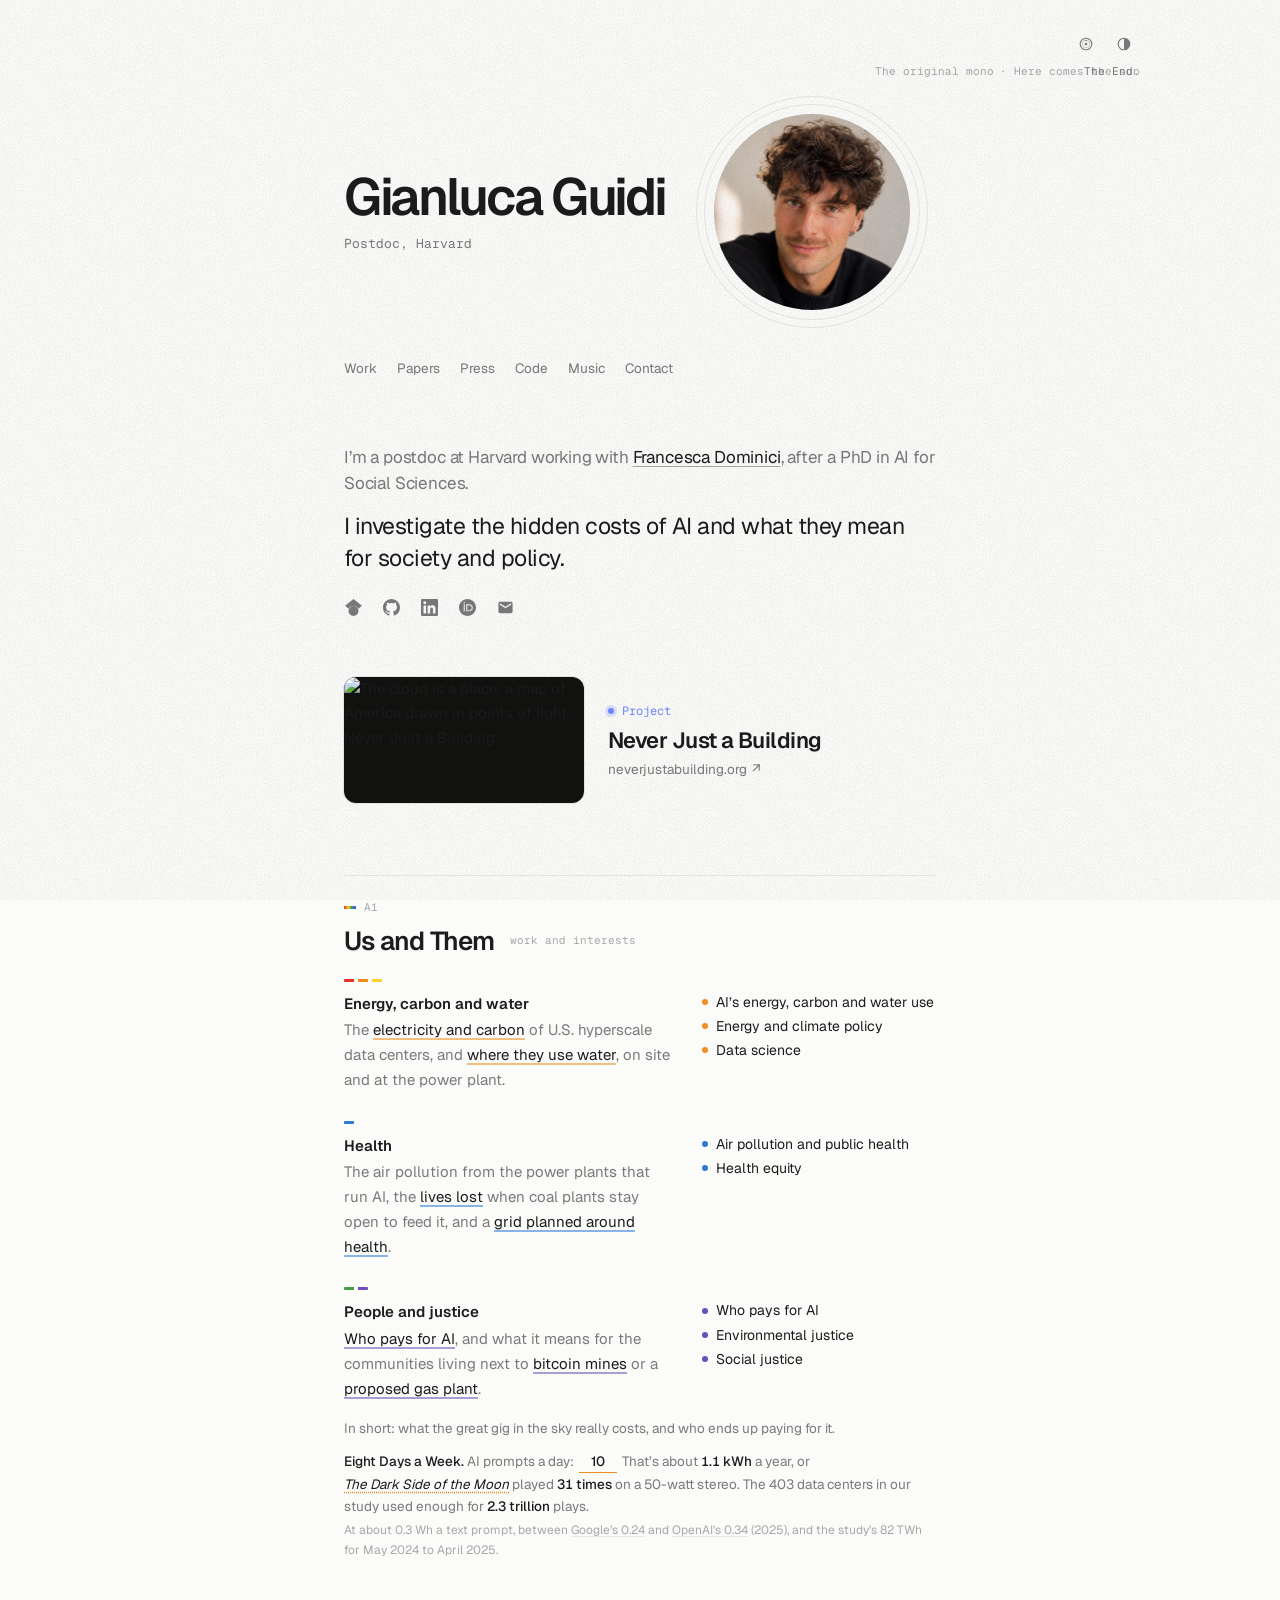
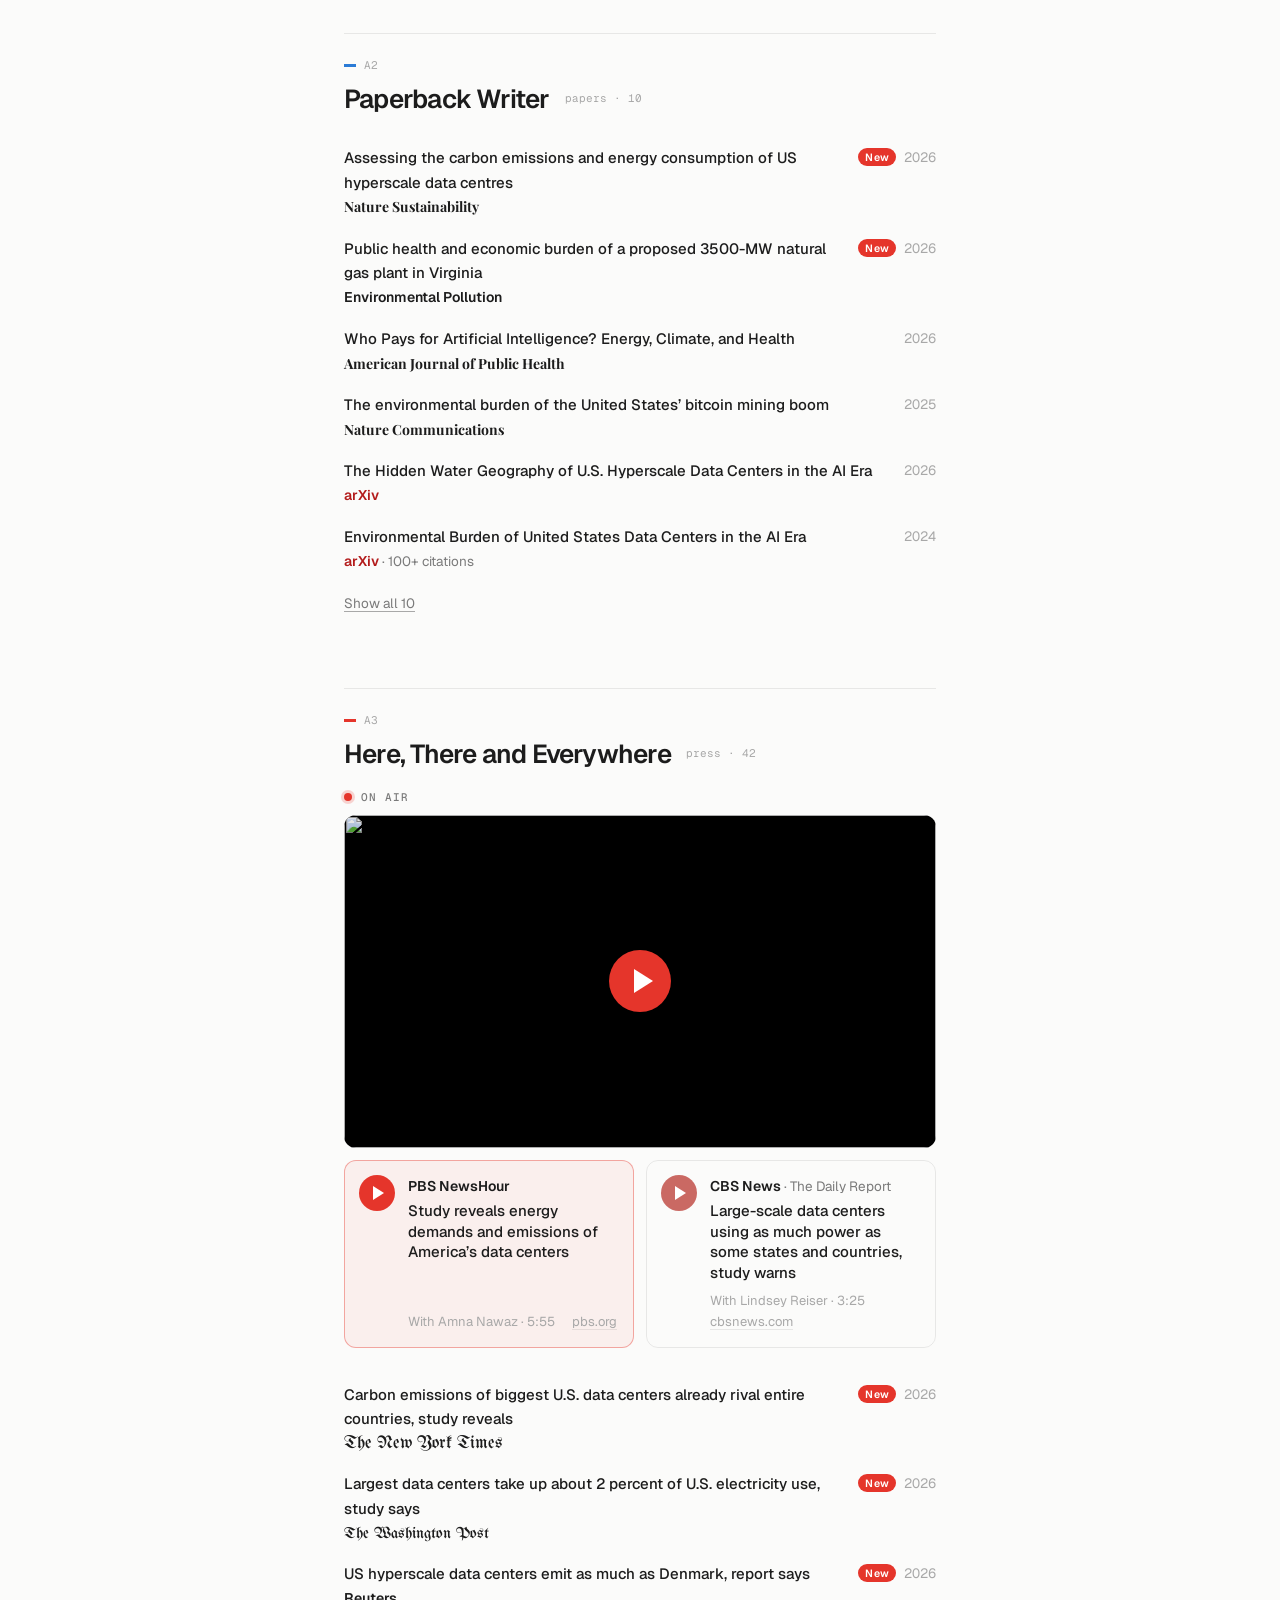
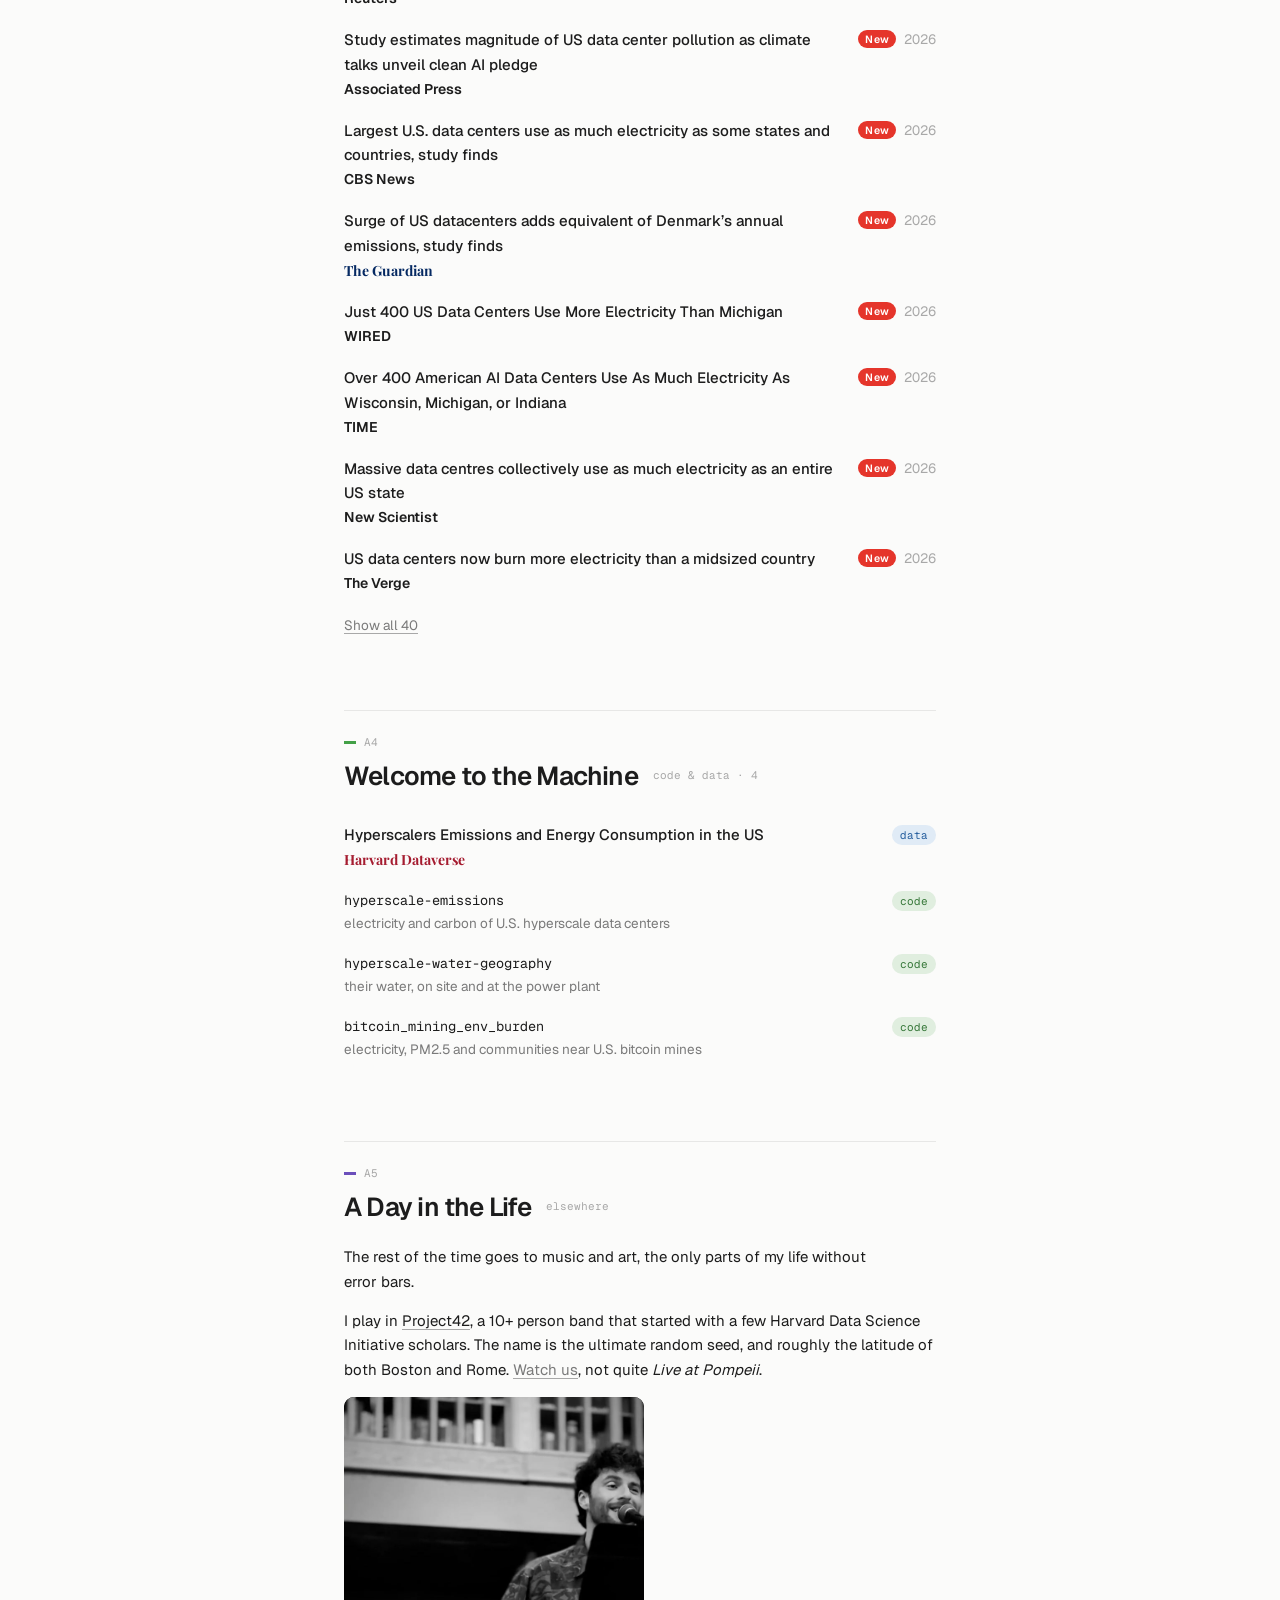
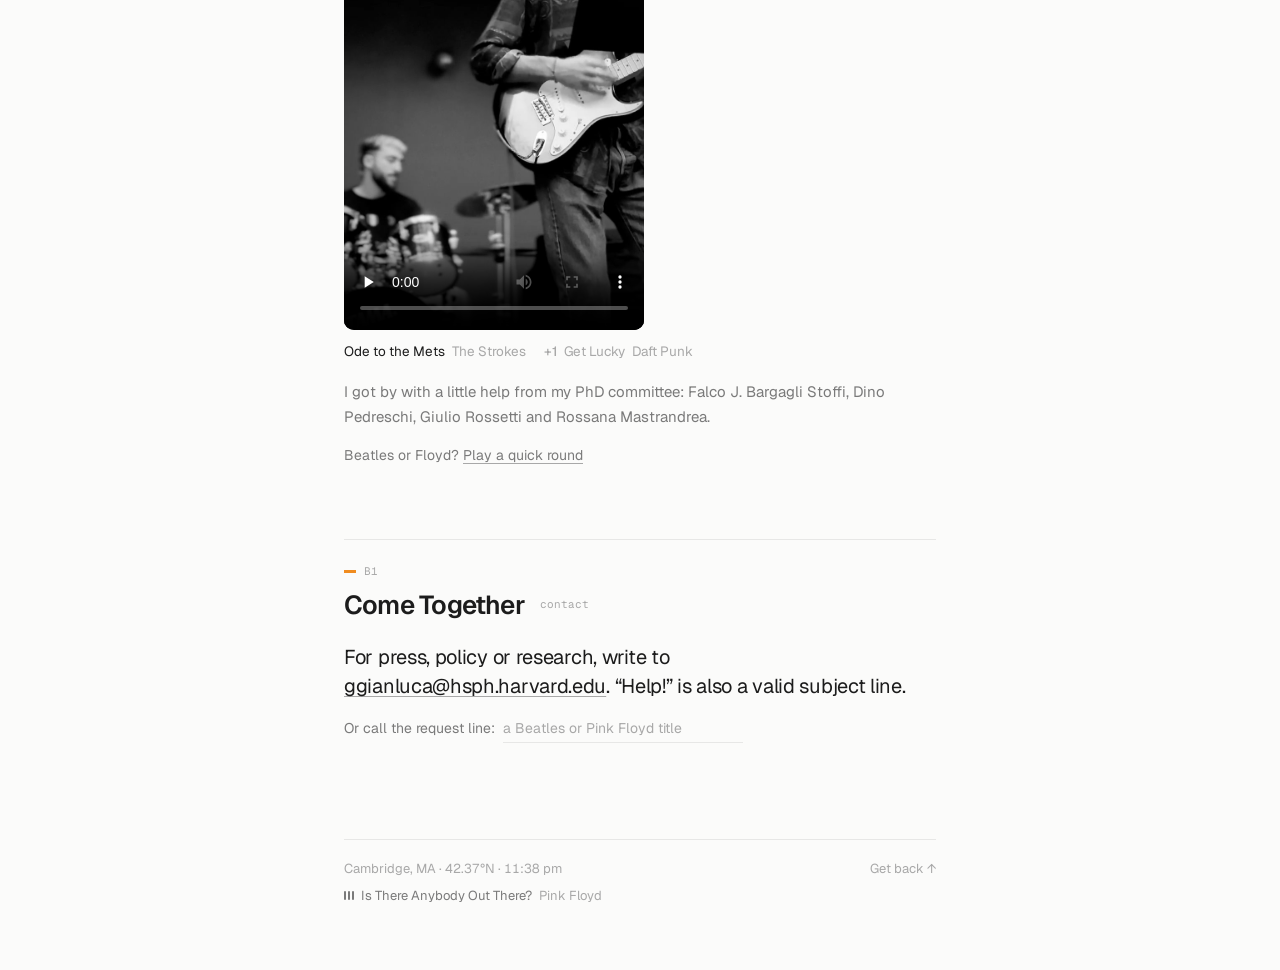
==== commit f0410a03: "On air on YouTube; request line, Eight Days a Week, Beatles or Floyd; Environmental Pollution paper " ====
--- a/index.html
+++ b/index.html
@@ -63,7 +63,7 @@
     {"@type": "ScholarlyArticle", "headline": "The Hidden Water Geography of U.S. Hyperscale Data Centers in the AI Era", "url": "https://arxiv.org/abs/2607.02531", "datePublished": "2026", "publisher": {"@type": "Organization", "name": "arXiv"}, "author": {"@id": "https://gianguidi.github.io/#me"}},
     {"@type": "ScholarlyArticle", "headline": "Environmental Burden of United States Data Centers in the AI Era", "url": "https://arxiv.org/abs/2411.09786", "datePublished": "2024", "publisher": {"@type": "Organization", "name": "arXiv"}, "author": {"@id": "https://gianguidi.github.io/#me"}},
     {"@type": "ScholarlyArticle", "headline": "Delayed Coal Plant Retirements in the Era of Data Centers Carry a Measurable Mortality Cost", "url": "https://europepmc.org/article/pmc/pmc13648786", "datePublished": "2026", "publisher": {"@type": "Organization", "name": "medRxiv"}, "author": {"@id": "https://gianguidi.github.io/#me"}},
-    {"@type": "ScholarlyArticle", "headline": "Public Health and Economic Burden of a Proposed 3,500-MW Natural Gas Plant in Virginia", "url": "https://papers.ssrn.com/sol3/papers.cfm?abstract_id=7350551", "datePublished": "2026", "publisher": {"@type": "Organization", "name": "SSRN"}, "author": {"@id": "https://gianguidi.github.io/#me"}},
+    {"@type": "ScholarlyArticle", "headline": "Public health and economic burden of a proposed 3500-MW natural gas plant in Virginia: A PM2.5 dispersion and impact analysis", "url": "https://doi.org/10.1016/j.envpol.2026.129556", "datePublished": "2026-11", "isPartOf": {"@type": "Periodical", "name": "Environmental Pollution"}, "author": {"@id": "https://gianguidi.github.io/#me"}},
     {"@type": "ScholarlyArticle", "headline": "Tracing two decades of carbon emissions using a network approach", "url": "https://www.nature.com/articles/s41598-024-57351-0", "datePublished": "2024", "isPartOf": {"@type": "Periodical", "name": "Scientific Reports"}, "author": {"@id": "https://gianguidi.github.io/#me"}},
     {"@type": "ScholarlyArticle", "headline": "Towards a Health-Based Power Grid Optimization in the AI Era", "url": "https://arxiv.org/abs/2410.09029", "datePublished": "2024", "publisher": {"@type": "Organization", "name": "arXiv"}, "author": {"@id": "https://gianguidi.github.io/#me"}},
     {"@type": "Dataset", "name": "Hyperscalers Emissions and Energy Consumption in the US", "url": "https://doi.org/10.7910/DVN/SKKTAG", "description": "Electricity use and carbon emissions of U.S. hyperscale data centers.", "creator": {"@id": "https://gianguidi.github.io/#me"}},
@@ -96,7 +96,7 @@
   <link href="https://fonts.googleapis.com/css2?family=Geist:wght@400;500;600&family=Geist+Mono:wght@400&display=swap" rel="stylesheet">
   <!-- the mastheads: a blackletter and a Didone, cut down to just the letters the journal and outlet names use -->
   <link href="https://fonts.googleapis.com/css2?family=Playfair+Display:wght@700;900&family=UnifrakturMaguntia&display=swap&text=%20ABCDFGHIJNPRSTWYZabcdefghiklmnoprstuvwy" rel="stylesheet">
-  <link rel="stylesheet" href="assets/css/style.css?v=c6600f8" />
+  <link rel="stylesheet" href="assets/css/style.css?v=6362955" />
   <script>
     // before first paint: every visit lands on the light side (here comes the sun), even for someone who flipped to
     // dark last time; the old saved choice is cleared. The 2026 remaster is shelved for now: its styles stay in the
@@ -182,11 +182,19 @@
         </li>
         <li class="t3">
           <h3>People and justice</h3>
-          <p><a href="https://ajph.aphapublications.org/doi/full/10.2105/AJPH.2026.308678" target="_blank" rel="noopener">Who pays for AI</a>, and what it means for the communities living next to <a href="https://www.nature.com/articles/s41467-025-58287-3" target="_blank" rel="noopener">bitcoin mines</a> or a <a href="https://papers.ssrn.com/sol3/papers.cfm?abstract_id=7350551" target="_blank" rel="noopener">proposed gas plant</a>.</p>
+          <p><a href="https://ajph.aphapublications.org/doi/full/10.2105/AJPH.2026.308678" target="_blank" rel="noopener">Who pays for AI</a>, and what it means for the communities living next to <a href="https://www.nature.com/articles/s41467-025-58287-3" target="_blank" rel="noopener">bitcoin mines</a> or a <a href="https://doi.org/10.1016/j.envpol.2026.129556" target="_blank" rel="noopener">proposed gas plant</a>.</p>
           <ul class="points" aria-label="Interests"><li>Who pays for AI</li><li>Environmental justice</li><li>Social justice</li></ul>
         </li>
       </ol>
       <p class="muted aside">In short: what the great gig in the sky really costs, and who ends up paying for it.</p>
+      <!-- Eight Days a Week: a prompt habit, in album plays. 0.3 Wh a text prompt (between Google's 0.24 and OpenAI's
+           0.34, both 2025), a 50-watt stereo, 42:49 and 47:03 a play, and the study's 82 TWh. Only shown with the script -->
+      <div class="calc" id="prompts">
+        <p><span class="calc-name">Eight Days a Week.</span> <label for="calc-n">AI prompts a day:</label> <input id="calc-n" type="number" inputmode="numeric" min="0" max="10000" step="1" value="10">
+          That’s about <output class="kwh">1.1 kWh</output> a year, or <button class="album" type="button" title="Switch album"><i>The Dark Side of the Moon</i></button> played <output class="plays">31 times</output> on a 50-watt stereo.
+          The 403 data centers in our study used enough for <output class="all">2.3 trillion</output> plays.</p>
+        <p class="calc-src">At about 0.3 Wh a text prompt, between <a href="https://cloud.google.com/blog/products/infrastructure/measuring-the-environmental-impact-of-ai-inference" target="_blank" rel="noopener">Google’s 0.24</a> and <a href="https://blog.samaltman.com/the-gentle-singularity" target="_blank" rel="noopener">OpenAI’s 0.34</a> (2025), and the study’s 82 TWh for May 2024 to April 2025.</p>
+      </div>
     </section>
 
     <section id="papers">
@@ -194,12 +202,12 @@
       <!-- each venue is set a little like its own masthead: .v, styled per journal or outlet -->
       <ul class="list" id="papers-list">
         <li class="fresh" data-until="2026-12-31"><a href="https://www.nature.com/articles/s41893-026-01985-7" target="_blank" rel="noopener">Assessing the carbon emissions and energy consumption of US hyperscale data centres</a><span class="src"><b class="v v-nature">Nature Sustainability</b></span><span class="yr">2026</span></li>
+        <li class="fresh" data-until="2026-12-31"><a href="https://doi.org/10.1016/j.envpol.2026.129556" target="_blank" rel="noopener">Public health and economic burden of a proposed 3500-MW natural gas plant in Virginia</a><span class="src"><b class="v">Environmental Pollution</b></span><span class="yr">2026</span></li>
         <li><a href="https://ajph.aphapublications.org/doi/full/10.2105/AJPH.2026.308678" target="_blank" rel="noopener">Who Pays for Artificial Intelligence? Energy, Climate, and Health</a><span class="src"><b class="v v-ajph">American Journal of Public Health</b></span><span class="yr">2026</span></li>
         <li><a href="https://www.nature.com/articles/s41467-025-58287-3" target="_blank" rel="noopener">The environmental burden of the United States’ bitcoin mining boom</a><span class="src"><b class="v v-nature">Nature Communications</b></span><span class="yr">2025</span></li>
         <li><a href="https://arxiv.org/abs/2607.02531" target="_blank" rel="noopener">The Hidden Water Geography of U.S. Hyperscale Data Centers in the AI Era</a><span class="src"><b class="v v-arxiv">arXiv</b></span><span class="yr">2026</span></li>
         <li><a href="https://arxiv.org/abs/2411.09786" target="_blank" rel="noopener">Environmental Burden of United States Data Centers in the AI Era</a><span class="src"><b class="v v-arxiv">arXiv</b> · 100+ citations</span><span class="yr">2024</span></li>
         <li class="extra"><a href="https://europepmc.org/article/pmc/pmc13648786" target="_blank" rel="noopener">Delayed Coal Plant Retirements in the Era of Data Centers Carry a Measurable Mortality Cost</a><span class="src"><b class="v v-medrxiv">medRxiv</b></span><span class="yr">2026</span></li>
-        <li class="extra"><a href="https://papers.ssrn.com/sol3/papers.cfm?abstract_id=7350551" target="_blank" rel="noopener">Public Health and Economic Burden of a Proposed 3,500-MW Natural Gas Plant in Virginia</a><span class="src"><b class="v v-ssrn">SSRN</b> · the plant was withdrawn</span><span class="yr">2026</span></li>
         <li class="extra"><a href="https://www.nature.com/articles/s41598-024-57351-0" target="_blank" rel="noopener">Tracing two decades of carbon emissions using a network approach</a><span class="src"><b class="v v-nature">Scientific Reports</b></span><span class="yr">2024</span></li>
         <li class="extra"><a href="https://arxiv.org/abs/2410.09029" target="_blank" rel="noopener">Towards a Health-Based Power Grid Optimization in the AI Era</a><span class="src"><b class="v v-arxiv">arXiv</b></span><span class="yr">2024</span></li>
         <li class="extra"><span class="t">The Global Carbon Trade Network</span><span class="src">working paper</span><span class="yr">—</span></li>
@@ -209,12 +217,16 @@
 
     <section id="press">
       <h2>Here, There and Everywhere <span class="count">press · 42</span></h2>
-      <!-- On air: the TV interviews, set apart above the clippings; each card opens the clip -->
+      <!-- On air: the TV interviews, above the clippings. The screen shows a still and loads YouTube (privacy-enhanced
+           mode) only when someone presses play; the two cards switch the channel. Without the script, both open YouTube -->
       <div class="onair">
         <p class="onair-head"><span class="light" aria-hidden="true"></span>On air</p>
+        <div class="screen">
+          <a class="tv" href="https://www.youtube.com/watch?v=K4EC5fYrbUc" data-yt="K4EC5fYrbUc" aria-label="Play the PBS NewsHour interview"><img src="https://i.ytimg.com/vi/K4EC5fYrbUc/maxresdefault.jpg" alt="" width="1280" height="720" loading="lazy" decoding="async"><span class="play" aria-hidden="true"></span></a>
+        </div>
         <ul class="clips" aria-label="TV interviews">
-          <li><a href="https://www.pbs.org/newshour/show/study-reveals-energy-demands-and-emissions-of-americas-data-centers" target="_blank" rel="noopener"><span class="play" aria-hidden="true"></span><span class="who"><b class="v">PBS NewsHour</b></span><span class="what">Study reveals energy demands and emissions of America’s data centers</span><span class="meta">With Amna Nawaz · 5:55</span></a></li>
-          <li><a href="https://www.cbsnews.com/video/some-data-centers-using-as-much-power-as-entire-states-study-warns/" target="_blank" rel="noopener"><span class="play" aria-hidden="true"></span><span class="who"><b class="v">CBS News</b> · The Daily Report</span><span class="what">Large-scale data centers using as much power as some states and countries, study warns</span><span class="meta">With Lindsey Reiser · 3:25</span></a></li>
+          <li aria-current="true"><a class="cue" href="https://www.youtube.com/watch?v=K4EC5fYrbUc" data-yt="K4EC5fYrbUc" data-name="PBS NewsHour"><span class="play" aria-hidden="true"></span><span class="who"><b class="v">PBS NewsHour</b></span><span class="what">Study reveals energy demands and emissions of America’s data centers</span></a><span class="meta"><span>With Amna Nawaz · 5:55</span><a href="https://www.pbs.org/newshour/show/study-reveals-energy-demands-and-emissions-of-americas-data-centers" target="_blank" rel="noopener">pbs.org</a></span></li>
+          <li><a class="cue" href="https://www.youtube.com/watch?v=KNPdnbTsxiA" data-yt="KNPdnbTsxiA" data-name="CBS News"><span class="play" aria-hidden="true"></span><span class="who"><b class="v">CBS News</b> · The Daily Report</span><span class="what">Large-scale data centers using as much power as some states and countries, study warns</span></a><span class="meta"><span>With Lindsey Reiser · 3:25</span><a href="https://www.cbsnews.com/video/some-data-centers-using-as-much-power-as-entire-states-study-warns/" target="_blank" rel="noopener">cbsnews.com</a></span></li>
         </ul>
       </div>
       <ul class="list" id="press-list">
@@ -294,11 +306,26 @@
       <p class="muted">
         I got by with a little help from my PhD committee: Falco J. Bargagli Stoffi, Dino Pedreschi, Giulio Rossetti and Rossana Mastrandrea.
       </p>
+      <!-- Beatles or Floyd? Eight song titles (titles only), one tap each. Only shown with the script -->
+      <div class="quiz">
+        <p class="muted">Beatles or Floyd? <button class="inline q-start" type="button" aria-controls="quiz-board" aria-expanded="false">Play a quick round</button></p>
+        <div class="q-board" id="quiz-board" hidden>
+          <p class="q-count" aria-live="polite"></p>
+          <p class="q-title"></p>
+          <p class="q-pick"><button type="button" data-band="b">The Beatles</button><button type="button" data-band="f">Pink Floyd</button></p>
+        </div>
+      </div>
     </section>
 
     <section id="contact">
       <h2>Come Together <span class="count">contact</span></h2>
       <p>For press, policy or research, write to <a href="mailto:ggianluca@hsph.harvard.edu">ggianluca@hsph.harvard.edu</a>. “Help!” is also a valid subject line.</p>
+      <!-- The request line: a Beatles or Pink Floyd title, and the page plays along. Only shown with the script -->
+      <form class="request" autocomplete="off">
+        <label for="req">Or call the request line:</label>
+        <input id="req" type="text" maxlength="60" placeholder="a Beatles or Pink Floyd title" enterkeyhint="go" spellcheck="false">
+        <output class="dj" for="req" aria-live="polite"></output>
+      </form>
     </section>
 
     <footer>
@@ -308,7 +335,7 @@
     </footer>
   </main>
 
-  <script src="assets/js/script.js?v=c771d9a"></script>
+  <script src="assets/js/script.js?v=fd45e5a"></script>
 
   <!-- GA4: more detailed tracking (Scholar, email, outbound, video, "show all") -->
   <script>
--- a/assets/css/style.css
+++ b/assets/css/style.css
@@ -261,23 +261,79 @@
 .list .yr.tag.data{color:color-mix(in srgb,var(--sp5) 70%,var(--text));background:color-mix(in srgb,var(--sp5) 13%,transparent)}
 .list .yr.tag.code{color:color-mix(in srgb,var(--sp4) 70%,var(--text));background:color-mix(in srgb,var(--sp4) 15%,transparent)}
 
-/* On air: the TV interviews, above the clippings. A small studio light that breathes, then one card per clip with a
-   play button in the section's colour; side by side, one under the other on a phone */
+/* On air: the TV interviews, above the clippings. A small studio light that breathes, a screen that shows a still
+   until someone presses play (then YouTube, in its privacy-enhanced mode), and one card per clip to switch the
+   channel, with the broadcaster's own page linked under it. Cards side by side, one under the other on a phone */
 .onair{margin:0 0 26px}
 .onair-head{display:flex;align-items:center;gap:9px;margin:0 0 12px;font:500 11px/1 var(--mono);letter-spacing:.09em;text-transform:uppercase;color:var(--muted)}
 .onair .light{width:8px;height:8px;border-radius:50%;background:var(--sp1);box-shadow:0 0 0 3px color-mix(in srgb,var(--sp1) 20%,transparent)}
 @media (prefers-reduced-motion:no-preference){.onair .light{animation:onair 2.6s ease-in-out infinite}}
 @keyframes onair{50%{opacity:.55;box-shadow:0 0 0 6px color-mix(in srgb,var(--sp1) 0%,transparent)}}
+.onair .play{position:relative;display:block;width:36px;height:36px;border-radius:50%;background:var(--c);transition:transform .2s}
+.onair .play::after{content:"";position:absolute;left:14px;top:11px;border-style:solid;border-width:7px 0 7px 11px;border-color:transparent transparent transparent #fff}
+.screen{position:relative;margin:0 0 12px;aspect-ratio:16 / 9;border-radius:12px;overflow:hidden;background:#000}
+.screen .tv,.screen iframe{position:absolute;inset:0;width:100%;height:100%;border:0}
+.screen img{display:block;width:100%;height:100%;object-fit:cover;opacity:.9;transition:opacity .25s,transform .5s}
+.screen .tv:hover img{opacity:1;transform:scale(1.015)}
+.screen .play{position:absolute;left:50%;top:50%;width:62px;height:62px;margin:-31px 0 0 -31px;box-shadow:0 6px 24px rgba(0,0,0,.35)}
+.screen .play::after{left:25px;top:19px;border-width:12px 0 12px 19px}
+.screen .tv:hover .play{transform:scale(1.08)}
 .clips{list-style:none;margin:0;padding:0;display:grid;grid-template-columns:repeat(2,minmax(0,1fr));gap:12px}
-.clips a{display:grid;grid-template-columns:36px minmax(0,1fr);grid-template-rows:auto 1fr auto;column-gap:13px;row-gap:3px;height:100%;box-sizing:border-box;padding:14px 16px 14px 14px;border:1px solid var(--line);border-radius:12px;color:inherit;text-decoration:none;transition:background .15s,border-color .15s}
-.clips a:hover{background:color-mix(in srgb,var(--c) 6%,transparent);border-color:color-mix(in srgb,var(--c) 40%,transparent)}
-.clips .play{grid-row:1 / span 3;position:relative;width:36px;height:36px;border-radius:50%;background:var(--c);transition:transform .2s}
-.clips .play::after{content:"";position:absolute;left:14px;top:11px;border-style:solid;border-width:7px 0 7px 11px;border-color:transparent transparent transparent #fff}
-.clips a:hover .play{transform:scale(1.08)}
+.clips > li{display:flex;flex-direction:column;border:1px solid var(--line);border-radius:12px;transition:background .15s,border-color .15s}
+.clips > li:hover,.clips > li[aria-current="true"]{background:color-mix(in srgb,var(--c) 6%,transparent);border-color:color-mix(in srgb,var(--c) 40%,transparent)}
+.clips .cue{flex:1;display:grid;grid-template-columns:36px minmax(0,1fr);grid-template-rows:auto 1fr;column-gap:13px;row-gap:3px;padding:14px 16px 0 14px;color:inherit;text-decoration:none;border-radius:12px 12px 0 0}
+.clips .cue .play{grid-row:1 / span 2}
+.clips .cue:hover .play{transform:scale(1.08)}
+.clips > li:not([aria-current="true"]) .play{background:color-mix(in srgb,var(--c) 55%,var(--faint))}
 .clips .who{font-size:13.5px;color:var(--muted)}
 .clips .what{font-weight:500;line-height:1.38;text-wrap:pretty}
-.clips .meta{margin-top:4px;font-size:13px;color:var(--faint)}
+.clips .meta{display:flex;flex-wrap:wrap;justify-content:space-between;column-gap:10px;padding:6px 16px 14px 63px;font-size:13px;color:var(--faint)}
+.clips .meta a{color:inherit;text-decoration:underline;text-decoration-color:var(--line);text-underline-offset:3px}
+.clips .meta a:hover{color:var(--text);text-decoration-color:var(--faint)}
 @media (max-width:640px){.clips{grid-template-columns:1fr}}
+
+/* The three small games: only there when the script is (they need it), and quiet: the site's muted grey, the
+   section's colour only on what can be touched */
+.calc,.quiz,.request{display:none}
+.js .calc,.js .quiz{display:block}
+.js .request{display:flex}
+
+/* Eight Days a Week: a sentence with a number in it you can change, and an album you can flip */
+.calc{margin:10px 0 0;font-size:13.5px;color:var(--muted)}
+.calc p{margin:0}
+.calc-name{color:var(--text);font-weight:500}
+.calc input{width:4.2ch;margin:0 2px;padding:0 2px;font:inherit;font-weight:500;color:var(--text);text-align:center;background:none;border:0;border-bottom:1.5px solid var(--c);border-radius:0;-moz-appearance:textfield;appearance:textfield}
+.calc input::-webkit-outer-spin-button,.calc input::-webkit-inner-spin-button{-webkit-appearance:none;margin:0}
+.calc input:focus{outline:none;background:color-mix(in srgb,var(--c) 10%,transparent)}
+.calc output{color:var(--text);font-weight:500;font-variant-numeric:tabular-nums}
+.album{font:inherit;color:var(--text);background:none;border:0;padding:0;cursor:pointer;text-decoration:underline dotted;text-decoration-color:var(--c);text-underline-offset:3px}
+.album:hover{text-decoration-style:solid}
+.calc .calc-src{margin-top:4px;font-size:12px;color:var(--faint)}
+.calc-src a{color:inherit;text-decoration:underline;text-decoration-color:var(--line);text-underline-offset:2px}
+.calc-src a:hover{color:var(--muted)}
+
+/* Beatles or Floyd? */
+.quiz{margin-top:14px}
+.quiz > p{margin:0;font-size:14px}
+.q-board{margin-top:12px;padding:14px 16px;border:1px solid var(--line);border-radius:12px;max-width:420px}
+.q-board p{margin:0}
+.q-count{font:400 11px/1 var(--mono);color:var(--faint)}
+.q-board .q-title{margin:8px 0 12px;font-size:19px;font-weight:500;letter-spacing:-.015em;font-style:italic;min-height:1.3em}
+.q-pick{display:flex;flex-wrap:wrap;gap:8px}
+.q-pick button{font:500 13.5px/1 var(--sans);color:var(--text);background:none;border:1px solid var(--line);border-radius:99px;padding:8px 14px;cursor:pointer;transition:background .15s,border-color .15s}
+.q-pick button:hover{border-color:color-mix(in srgb,var(--c) 50%,transparent);background:color-mix(in srgb,var(--c) 7%,transparent)}
+.q-pick button.right{border-color:var(--sp4);background:color-mix(in srgb,var(--sp4) 16%,transparent)}
+.q-pick button.wrong{border-color:var(--sp1);background:color-mix(in srgb,var(--sp1) 12%,transparent)}
+.q-pick button:disabled{cursor:default}
+
+/* The request line */
+.request{flex-wrap:wrap;align-items:baseline;column-gap:8px;row-gap:4px;margin-top:14px;font-size:14px;color:var(--muted)}
+.request input{flex:0 1 240px;min-width:0;padding:2px 0;font:inherit;color:var(--text);background:none;border:0;border-bottom:1px solid var(--line);border-radius:0}
+.request input::placeholder{color:var(--faint)}
+.request input:focus{outline:none;border-bottom-color:var(--c)}
+.dj{flex-basis:100%;min-height:1.4em;color:var(--text)}
+/* phones zoom into any text box set under 16px, so on a phone both boxes are 16px */
+@media (max-width:640px){.request input,.calc input{font-size:16px}}
 
 /* "Show all" and other quiet buttons */
 .more,.inline{font:inherit;color:var(--muted);background:none;border:0;padding:0;cursor:pointer;text-decoration:underline;text-decoration-color:var(--faint);text-underline-offset:3px}
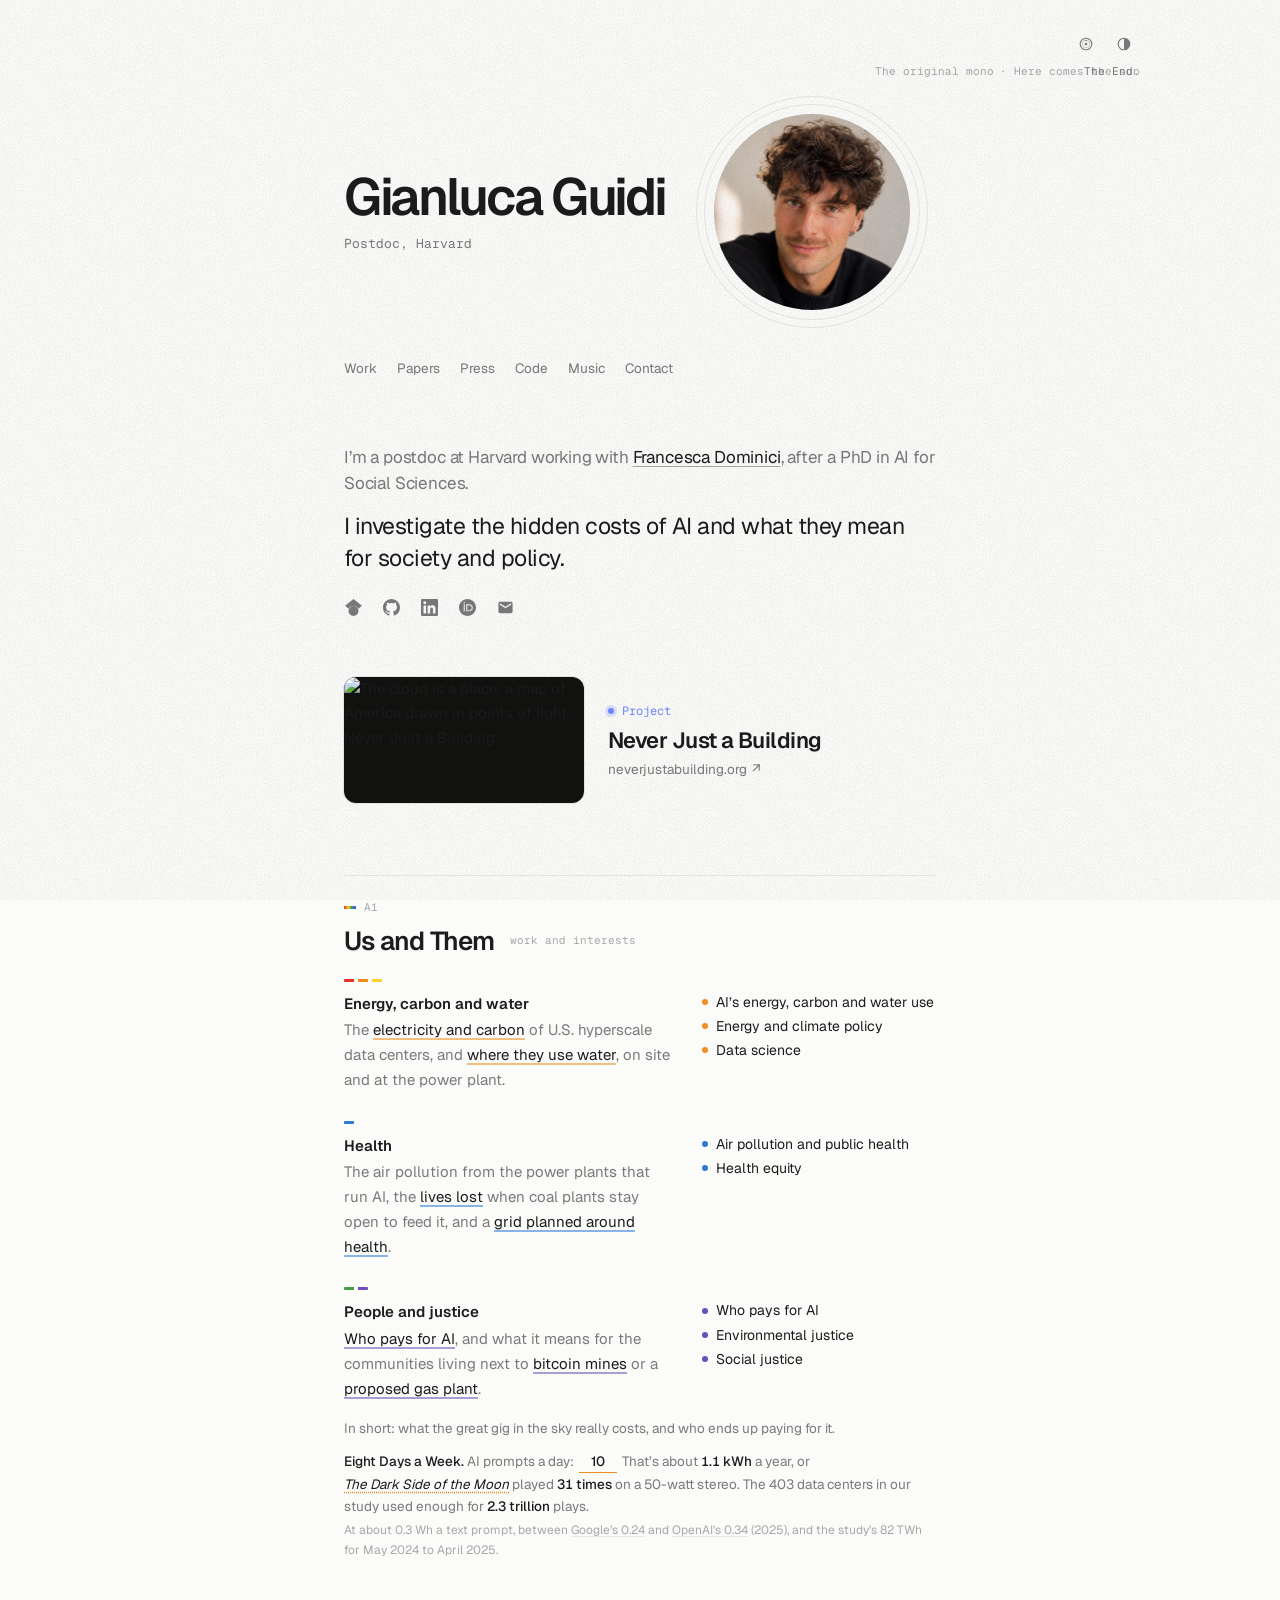
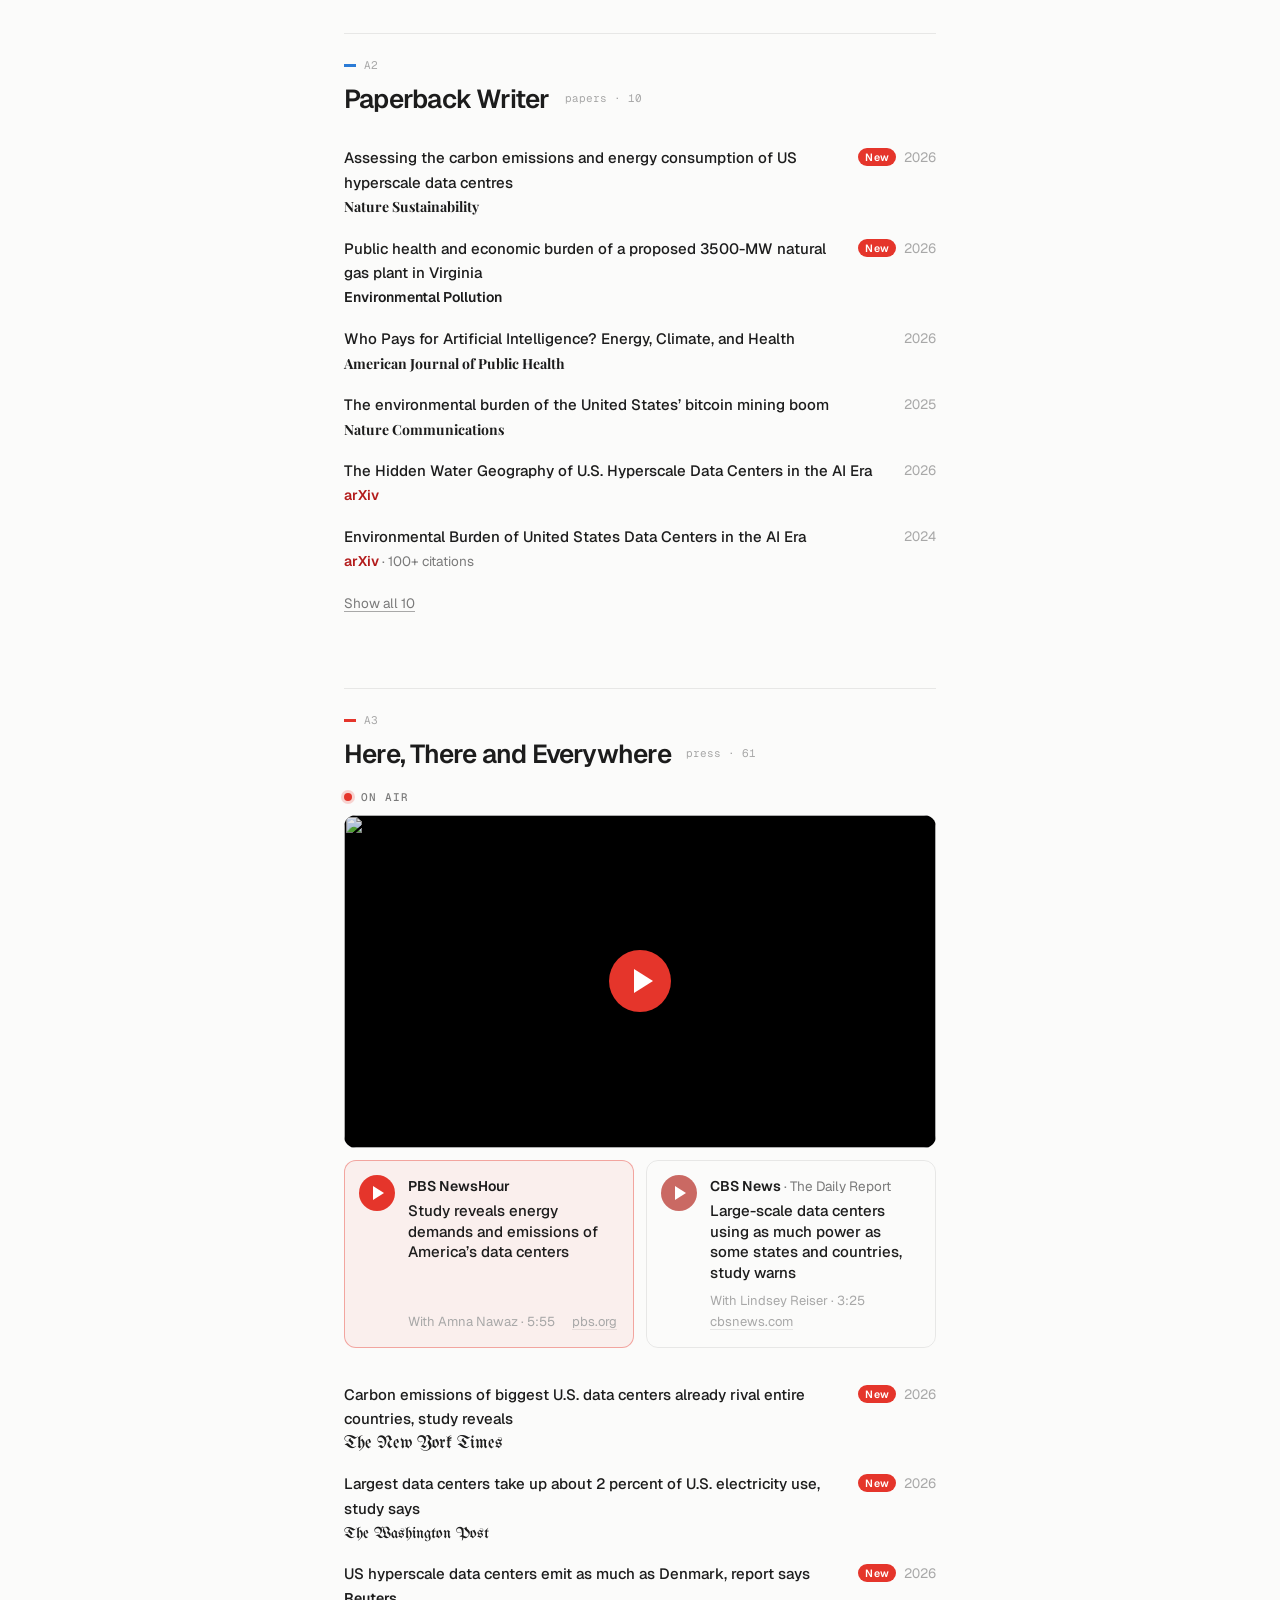
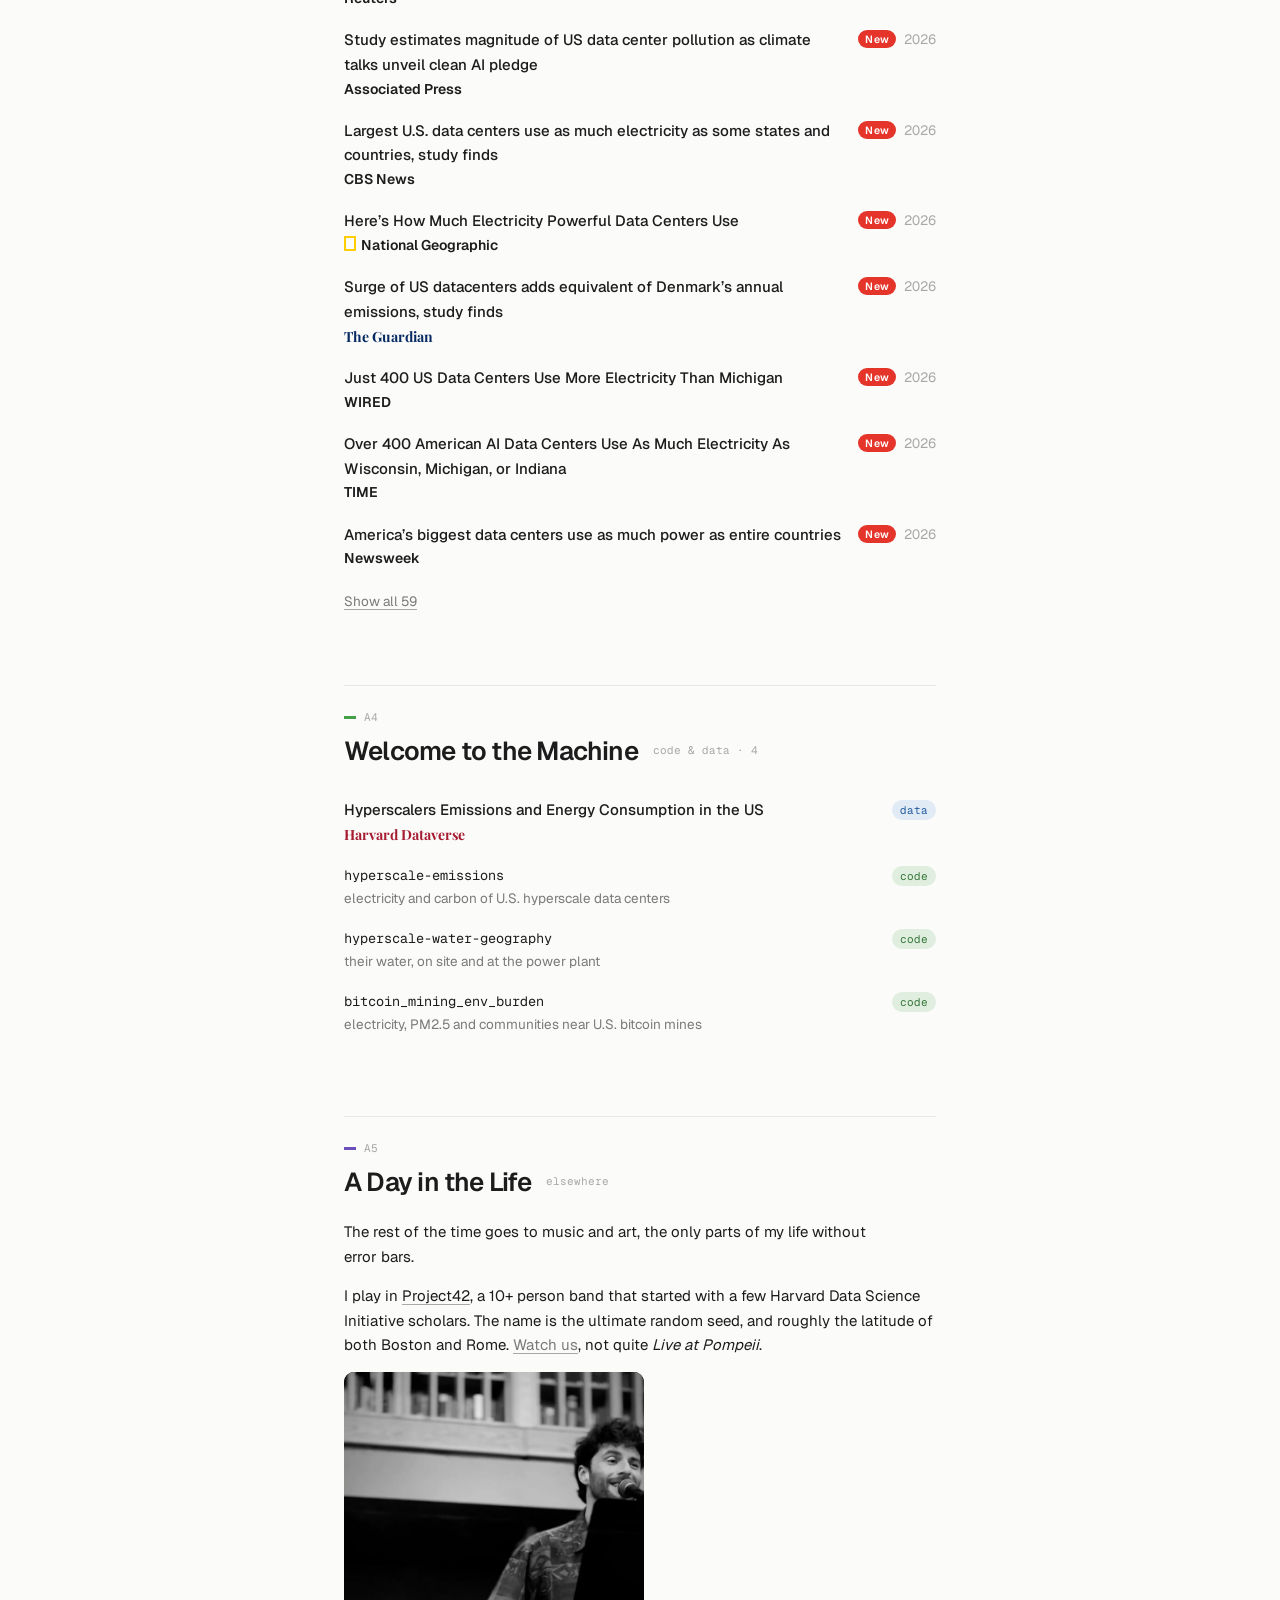
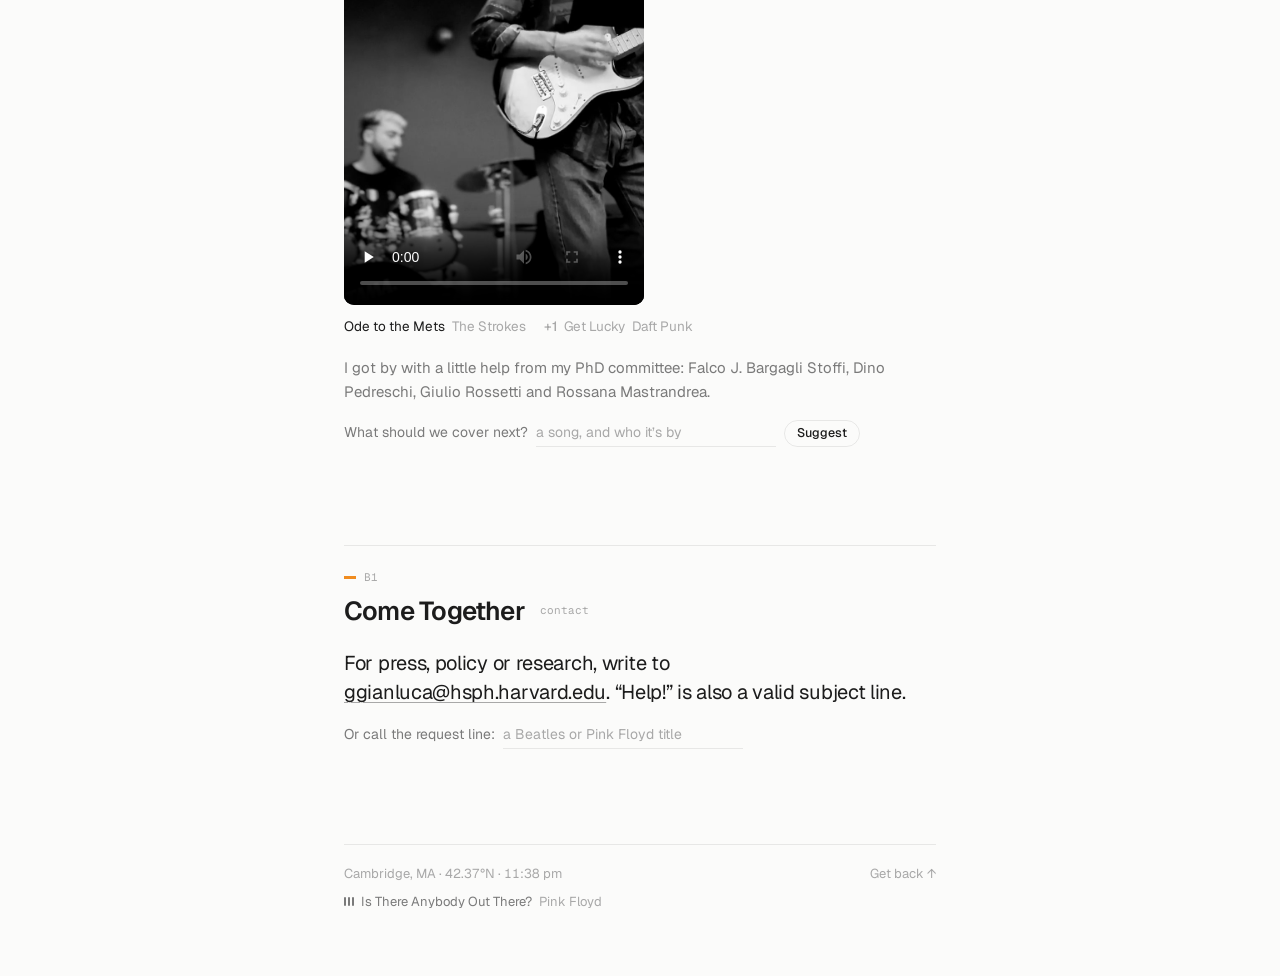
==== commit 90796d19: "Press: 59 pieces with National Geographic and Newsweek up top; a cover-suggestion box in place of th" ====
--- a/index.html
+++ b/index.html
@@ -96,7 +96,7 @@
   <link href="https://fonts.googleapis.com/css2?family=Geist:wght@400;500;600&family=Geist+Mono:wght@400&display=swap" rel="stylesheet">
   <!-- the mastheads: a blackletter and a Didone, cut down to just the letters the journal and outlet names use -->
   <link href="https://fonts.googleapis.com/css2?family=Playfair+Display:wght@700;900&family=UnifrakturMaguntia&display=swap&text=%20ABCDFGHIJNPRSTWYZabcdefghiklmnoprstuvwy" rel="stylesheet">
-  <link rel="stylesheet" href="assets/css/style.css?v=6362955" />
+  <link rel="stylesheet" href="assets/css/style.css?v=9a26904" />
   <script>
     // before first paint: every visit lands on the light side (here comes the sun), even for someone who flipped to
     // dark last time; the old saved choice is cleared. The 2026 remaster is shelved for now: its styles stay in the
@@ -216,7 +216,7 @@
     </section>
 
     <section id="press">
-      <h2>Here, There and Everywhere <span class="count">press · 42</span></h2>
+      <h2>Here, There and Everywhere <span class="count">press · 61</span></h2>
       <!-- On air: the TV interviews, above the clippings. The screen shows a still and loads YouTube (privacy-enhanced
            mode) only when someone presses play; the two cards switch the channel. Without the script, both open YouTube -->
       <div class="onair">
@@ -236,18 +236,26 @@
         <li class="fresh" data-until="2026-12-31"><a href="https://www.reuters.com/legal/litigation/us-hyperscale-data-centers-emit-much-denmark-report-says-2026-11-16/" target="_blank" rel="noopener">US hyperscale data centers emit as much as Denmark, report says</a><span class="src"><b class="v">Reuters</b></span><span class="yr">2026</span></li>
         <li class="fresh" data-until="2026-12-31"><a href="https://apnews.com/article/cop31-climate-data-centers-ai-pollution-a1b338e7f781976f89260d172a7c65e2" target="_blank" rel="noopener">Study estimates magnitude of US data center pollution as climate talks unveil clean AI pledge</a><span class="src"><b class="v">Associated Press</b></span><span class="yr">2026</span></li>
         <li class="fresh" data-until="2026-12-31"><a href="https://www.cbsnews.com/news/hyperscale-data-centers-electricity-harvard-study/" target="_blank" rel="noopener">Largest U.S. data centers use as much electricity as some states and countries, study finds</a><span class="src"><b class="v">CBS News</b></span><span class="yr">2026</span></li>
+        <li class="fresh" data-until="2026-12-31"><a href="https://www.nationalgeographic.com/environment/article/data-center-energy-usage-study" target="_blank" rel="noopener">Here’s How Much Electricity Powerful Data Centers Use</a><span class="src"><b class="v v-natgeo">National Geographic</b></span><span class="yr">2026</span></li>
         <li class="fresh" data-until="2026-12-31"><a href="https://www.theguardian.com/us-news/2026/nov/16/datacenter-emissions-study" target="_blank" rel="noopener">Surge of US datacenters adds equivalent of Denmark’s annual emissions, study finds</a><span class="src"><b class="v v-guardian">The Guardian</b></span><span class="yr">2026</span></li>
         <li class="fresh" data-until="2026-12-31"><a href="https://www.wired.com/story/data-centers-use-more-electricity-than-michigan/" target="_blank" rel="noopener">Just 400 US Data Centers Use More Electricity Than Michigan</a><span class="src"><b class="v">WIRED</b></span><span class="yr">2026</span></li>
         <li class="fresh" data-until="2026-12-31"><a href="https://time.com/article/2026/11/16/ai-data-centers-electricity-carbon-emissions-study/" target="_blank" rel="noopener">Over 400 American AI Data Centers Use As Much Electricity As Wisconsin, Michigan, or Indiana</a><span class="src"><b class="v">TIME</b></span><span class="yr">2026</span></li>
-        <li class="fresh" data-until="2026-12-31"><a href="https://www.newscientist.com/article/2599078-massive-datacentres-use-as-much-electricity-as-an-entire-us-state/" target="_blank" rel="noopener">Massive data centres collectively use as much electricity as an entire US state</a><span class="src"><b class="v">New Scientist</b></span><span class="yr">2026</span></li>
-        <li class="fresh" data-until="2026-12-31"><a href="https://www.theverge.com/ai-artificial-intelligence/1034668/data-centers-electricity-climate-pollution-study-harvard" target="_blank" rel="noopener">US data centers now burn more electricity than a midsized country</a><span class="src"><b class="v">The Verge</b></span><span class="yr">2026</span></li>
+        <li class="fresh" data-until="2026-12-31"><a href="https://www.newsweek.com/americas-biggest-data-centers-use-as-much-power-as-entire-countries-12748493" target="_blank" rel="noopener">America’s biggest data centers use as much power as entire countries</a><span class="src"><b class="v">Newsweek</b></span><span class="yr">2026</span></li>
+        <li class="fresh extra" data-until="2026-12-31"><a href="https://www.newscientist.com/article/2599078-massive-datacentres-use-as-much-electricity-as-an-entire-us-state/" target="_blank" rel="noopener">Massive data centres collectively use as much electricity as an entire US state</a><span class="src"><b class="v">New Scientist</b></span><span class="yr">2026</span></li>
+        <li class="fresh extra" data-until="2026-12-31"><a href="https://www.theverge.com/ai-artificial-intelligence/1034668/data-centers-electricity-climate-pollution-study-harvard" target="_blank" rel="noopener">US data centers now burn more electricity than a midsized country</a><span class="src"><b class="v">The Verge</b></span><span class="yr">2026</span></li>
+        <li class="fresh extra" data-until="2026-12-31"><a href="https://www.semafor.com/article/11/17/2026/us-data-center-emissions-rival-entire-countries" target="_blank" rel="noopener">US data center emissions rival entire countries</a><span class="src"><b class="v">Semafor</b></span><span class="yr">2026</span></li>
         <li class="fresh extra" data-until="2026-12-31"><a href="https://www.france24.com/en/live-news/20261116-us-data-centers-carbon-footprint-rivals-small-european-countries" target="_blank" rel="noopener">US data centers’ carbon footprint rivals small European countries</a><span class="src"><b class="v">AFP</b> · via France 24</span><span class="yr">2026</span></li>
         <li class="fresh extra" data-until="2026-12-31"><a href="https://www.politico.com/newsletters/politico-surge/2026/11/16/big-tech-lays-low-at-cop31-01167143" target="_blank" rel="noopener">Big Tech lays low at COP31</a><span class="src"><b class="v">POLITICO</b> · Surge newsletter</span><span class="yr">2026</span></li>
+        <li class="fresh extra" data-until="2026-12-31"><a href="https://grist.org/energy/data-centers-use-2-of-us-electricity-in-some-states-the-share-is-far-higher/" target="_blank" rel="noopener">Data centers’ electricity use is soaring — especially in these states</a><span class="src"><b class="v v-grist">Grist</b> · also in Fortune</span><span class="yr">2026</span></li>
+        <li class="fresh extra" data-until="2026-12-31"><a href="https://insideclimatenews.org/news/19112026/bipartisan-permitting-bill-data-center-impact/" target="_blank" rel="noopener">Data Center Impact Hotly Contested in Federal Permitting Fight</a><span class="src"><b class="v">Inside Climate News</b></span><span class="yr">2026</span></li>
         <li class="fresh extra" data-until="2026-12-31"><a href="https://arstechnica.com/science/2026/11/hyperscale-data-centers-use-2-of-us-electricity/" target="_blank" rel="noopener">Hyperscale data centers use 2% of US electricity</a><span class="src"><b class="v">Ars Technica</b></span><span class="yr">2026</span></li>
         <li class="fresh extra" data-until="2026-12-31"><a href="https://english.elpais.com/technology/2026-11-16/large-data-centers-in-the-us-already-consume-as-much-energy-as-the-whole-of-chile.html" target="_blank" rel="noopener">Large data centers in the US already consume as much energy as the whole of Chile</a><span class="src"><b class="v">EL PAÍS</b></span><span class="yr">2026</span></li>
+        <li class="fresh extra" data-until="2026-12-31"><a href="https://www.ilmessaggero.it/tecnologia/news/data_center_allarme_harvard_emissioni_anidride_carbonica_stati_uniti-9895499.html" target="_blank" rel="noopener">«I data center degli Usa producono più emissioni di CO2 dell’intera Danimarca»: l’allarme di Harvard</a><span class="src"><b class="v">Il Messaggero</b>, in Italian</span><span class="yr">2026</span></li>
+        <li class="fresh extra" data-until="2026-12-31"><a href="https://qz.com/hyperscale-data-centers-emissions-harvard-study-111626" target="_blank" rel="noopener">The staggering emissions of AI data centers, according to a new study</a><span class="src"><b class="v">Quartz</b></span><span class="yr">2026</span></li>
         <li class="fresh extra" data-until="2026-12-31"><a href="https://www.fastcompany.com/91640605/hyperscale-data-centers-use-shocking-levels-of-electricity-harvard" target="_blank" rel="noopener">Harvard study: Hyperscale data centers collectively power through more electricity than some U.S. states</a><span class="src"><b class="v">Fast Company</b></span><span class="yr">2026</span></li>
         <li class="fresh extra" data-until="2026-12-31"><a href="https://thehill.com/policy/energy-environment/6223437-us-data-centers-emissions-study/" target="_blank" rel="noopener">US data centers emit more greenhouse gases than Denmark, Harvard study finds</a><span class="src"><b class="v">The Hill</b></span><span class="yr">2026</span></li>
         <li class="fresh extra" data-until="2026-12-31"><a href="https://www.cnet.com/tech/services-and-software/a-new-study-finds-hyperscale-data-centers-emit-as-much-carbon-as-denmark/" target="_blank" rel="noopener">A New Study Finds Hyperscale Data Centers Emit as Much Carbon as Denmark</a><span class="src"><b class="v">CNET</b></span><span class="yr">2026</span></li>
+        <li class="fresh extra" data-until="2026-12-31"><a href="https://www.bgr.com/2321520/us-data-centers-use-more-power-than-entire-countries/" target="_blank" rel="noopener">This New Study Shows That US Data Centers Use More Power Than These Entire Countries</a><span class="src"><b class="v">BGR</b></span><span class="yr">2026</span></li>
         <li class="fresh extra" data-until="2026-12-31"><a href="https://www.tomshardware.com/tech-industry/data-centers/[base64]" target="_blank" rel="noopener">403 hyperscale US data centers … generated 26 million tons of CO2 in a single year, Harvard-led study estimates</a><span class="src"><b class="v">Tom’s Hardware</b></span><span class="yr">2026</span></li>
         <li class="fresh extra" data-until="2026-12-31"><a href="https://www.tomsguide.com/ai/u-s-data-centers-emit-as-much-co2-as-all-of-denmark-harvard-study-finds" target="_blank" rel="noopener">U.S. data centers produce as much CO2 as an entire country, Harvard study finds</a><span class="src"><b class="v">Tom’s Guide</b></span><span class="yr">2026</span></li>
         <li class="fresh extra" data-until="2026-12-31"><a href="https://www.itpro.com/infrastructure/data-centres/us-hyperscale-data-centers-use-more-energy-than-denmark" target="_blank" rel="noopener">US hyperscale data centers use more energy than Denmark</a><span class="src"><b class="v">ITPro</b></span><span class="yr">2026</span></li>
@@ -258,6 +266,17 @@
         <li class="fresh extra" data-until="2026-12-31"><a href="https://newatlas.com/technology/data-centers-using-electricity-entire-states" target="_blank" rel="noopener">US data centers are burning through as much electricity as entire states</a><span class="src"><b class="v">New Atlas</b></span><span class="yr">2026</span></li>
         <li class="fresh extra" data-until="2026-12-31"><a href="https://heated.world/p/the-first-study-of-ai-data-centers" target="_blank" rel="noopener">The first study of AI data centers’ climate pollution is here—and it’s a massive undercount</a><span class="src"><b class="v">HEATED</b></span><span class="yr">2026</span></li>
         <li class="fresh extra" data-until="2026-12-31"><a href="https://www.upstartsmedia.com/p/data-the-400-buildings-using-2-of" target="_blank" rel="noopener">Data: The 400 Buildings Using 2% Of All Electricity In The U.S.</a><span class="src"><b class="v">Upstarts</b></span><span class="yr">2026</span></li>
+        <li class="fresh extra" data-until="2026-12-31"><a href="https://www.earth.com/environment/americas-biggest-data-centers-use-nearly-as-much-electricity-as-an-entire-state/" target="_blank" rel="noopener">America’s biggest data centers use nearly as much electricity as an entire state</a><span class="src"><b class="v">Earth.com</b></span><span class="yr">2026</span></li>
+        <li class="fresh extra" data-until="2026-12-31"><a href="https://www.therundown.ai/news/harvard-hyperscale-data-center-emissions-study" target="_blank" rel="noopener">Harvard study puts emissions from 403 U.S. data centers near Denmark’s</a><span class="src"><b class="v">The Rundown AI</b></span><span class="yr">2026</span></li>
+        <li class="fresh extra" data-until="2026-12-31"><a href="https://www.youtube.com/watch?v=mhqIIiamPyI" target="_blank" rel="noopener">New research sheds light on data centers’ environmental impact</a><span class="src"><b class="v">KHOU 11</b> · Houston TV</span><span class="yr">2026</span></li>
+        <li class="fresh extra" data-until="2026-12-31"><a href="https://www.sciencetimes.com/articles/62908/20261117/us-data-center-pollution-exceeds-denmarks-emissions-ai-expansion-raises-concerns.htm" target="_blank" rel="noopener">US Data Center Pollution Exceeds Denmark’s Emissions as AI Expansion Raises Concerns</a><span class="src"><b class="v">Science Times</b></span><span class="yr">2026</span></li>
+        <li class="fresh extra" data-until="2026-12-31"><a href="https://wccftech.com/harvard-study-warns-us-datacenters-power-consumption-could-already-be-considerably-higher-chile/" target="_blank" rel="noopener">Harvard Study Warns U.S. Datacenters Power Consumption “Could Already Be Considerably Higher”</a><span class="src"><b class="v">Wccftech</b></span><span class="yr">2026</span></li>
+        <li class="fresh extra" data-until="2026-12-31"><a href="https://hwbusters.com/news/harvard-puts-data-center-emissions-from-the-400-largest-us-sites-above-all-of-denmark/" target="_blank" rel="noopener">Harvard Study Tracks Emissions From 400 US Data Centers</a><span class="src"><b class="v">Hardware Busters</b></span><span class="yr">2026</span></li>
+        <li class="fresh extra" data-until="2026-12-31"><a href="https://www.dire.it/16-11-2026/1290023-i-data-center-negli-stati-uniti-inquinano-quanto-la-danimarca/" target="_blank" rel="noopener">I data center negli Stati Uniti inquinano quanto la Danimarca</a><span class="src"><b class="v">DIRE</b>, in Italian</span><span class="yr">2026</span></li>
+        <li class="fresh extra" data-until="2026-12-31"><a href="https://lavocedinewyork.com/news/economia/2026/11/17/data-center-usa-emissioni-come-la-danimarca-e-per-contarle-servono-foto-satellitari/" target="_blank" rel="noopener">Data center Usa, emissioni come la Danimarca (e per contarle servono i satelliti)</a><span class="src"><b class="v">La Voce di New York</b>, in Italian</span><span class="yr">2026</span></li>
+        <li class="fresh extra" data-until="2026-12-31"><a href="https://esgnews.it/environmental/emissioni-data-center-stati-uniti-studio-harvard/" target="_blank" rel="noopener">Stati Uniti, le emissioni dei data center eguagliano quelle della Danimarca</a><span class="src"><b class="v">ESG News</b>, in Italian</span><span class="yr">2026</span></li>
+        <li class="fresh extra" data-until="2026-12-31"><a href="https://www.hwupgrade.it/news/server-workstation/altro-che-energia-pulita-oltre-meta-dei-consumi-dei-grandi-datacenter-usa-arriva-dai-combustibili-fossili_162212.html" target="_blank" rel="noopener">Altro che energia pulita: oltre metà dei consumi dei grandi datacenter USA arriva dai combustibili fossili</a><span class="src"><b class="v">Hardware Upgrade</b>, in Italian</span><span class="yr">2026</span></li>
+        <li class="fresh extra" data-until="2026-12-31"><a href="https://mynewsla.com/education/2026/11/20/ucla-co-author-data-centers-use-nearly-four-times-ladwps-annual-power-sales/" target="_blank" rel="noopener">UCLA Co-Author: Data Centers Use Nearly Four Times LADWP’s Annual Power Sales</a><span class="src"><b class="v">MyNewsLA</b></span><span class="yr">2026</span></li>
         <li class="fresh extra" data-until="2026-12-31"><a href="https://hsph.harvard.edu/news/hyperscale-data-centers-energy-consumption-carbon-emissions-newly-estimated-by-researchers/" target="_blank" rel="noopener">Hyperscale data centers’ energy consumption, carbon emissions newly estimated by researchers</a><span class="src"><b class="v v-harvard">Harvard</b></span><span class="yr">2026</span></li>
         <li class="extra"><a href="https://www.washingtonpost.com/technology/2026/10/19/big-tech-vowed-lead-climate-now-its-driving-fossil-fuel-boom/" target="_blank" rel="noopener">The tech industry is investing in mega gas plants to power their data centers</a><span class="src"><b class="v v-wapo">The Washington Post</b></span><span class="yr">2026</span></li>
         <li class="extra"><a href="https://www.theguardian.com/technology/2025/jun/27/trump-tax-bill-ai-climate-emissions" target="_blank" rel="noopener">Trump’s tax bill seeks to prevent AI regulations. Experts fear a heavy toll on the planet</a><span class="src"><b class="v v-guardian">The Guardian</b></span><span class="yr">2025</span></li>
@@ -272,7 +291,7 @@
         <li class="extra"><a href="https://www.ai4business.it/intelligenza-artificiale/le-emissioni-dellintelligenza-artificiale-pronte-a-una-crescita-esponenziale/" target="_blank" rel="noopener">Le Emissioni dell’Intelligenza Artificiale Pronte a una Crescita Esponenziale</a><span class="src"><b class="v">AI4Business</b>, in Italian</span><span class="yr">2024</span></li>
         <li class="extra"><a href="https://www.thecooldown.com/green-business/ai-regulations-rejected-congress-trump/" target="_blank" rel="noopener">Researchers sound the alarm on controversial AI plan rejected by lawmakers</a><span class="src"><b class="v">The Cooldown</b></span><span class="yr"></span></li>
       </ul>
-      <button class="more" type="button" aria-expanded="false" aria-controls="press-list">Show all 40</button>
+      <button class="more" type="button" aria-expanded="false" aria-controls="press-list">Show all 59</button>
     </section>
 
     <section id="code">
@@ -306,15 +325,14 @@
       <p class="muted">
         I got by with a little help from my PhD committee: Falco J. Bargagli Stoffi, Dino Pedreschi, Giulio Rossetti and Rossana Mastrandrea.
       </p>
-      <!-- Beatles or Floyd? Eight song titles (titles only), one tap each. Only shown with the script -->
-      <div class="quiz">
-        <p class="muted">Beatles or Floyd? <button class="inline q-start" type="button" aria-controls="quiz-board" aria-expanded="false">Play a quick round</button></p>
-        <div class="q-board" id="quiz-board" hidden>
-          <p class="q-count" aria-live="polite"></p>
-          <p class="q-title"></p>
-          <p class="q-pick"><button type="button" data-band="b">The Beatles</button><button type="button" data-band="f">Pink Floyd</button></p>
-        </div>
-      </div>
+      <!-- Next on the setlist: a visitor suggests a song for the band to cover. It reaches Analytics as a
+           cover_suggestion event, with only what they typed. Only shown with the script -->
+      <form class="suggest" autocomplete="off">
+        <label for="cover">What should we cover next?</label>
+        <input id="cover" type="text" maxlength="80" placeholder="a song, and who it’s by" enterkeyhint="send" spellcheck="false">
+        <button type="submit">Suggest</button>
+        <output class="thanks" for="cover" aria-live="polite"></output>
+      </form>
     </section>
 
     <section id="contact">
@@ -335,7 +353,7 @@
     </footer>
   </main>
 
-  <script src="assets/js/script.js?v=fd45e5a"></script>
+  <script src="assets/js/script.js?v=698081e"></script>
 
   <!-- GA4: more detailed tracking (Scholar, email, outbound, video, "show all") -->
   <script>
--- a/assets/css/style.css
+++ b/assets/css/style.css
@@ -252,6 +252,8 @@
 .v-guardian{color:var(--guardian)}
 .v-harvard{color:var(--crimson)}
 .v-arxiv{color:var(--arxiv)}
+/* National Geographic: its yellow frame, small, before the name */
+.v-natgeo::before{content:"";display:inline-block;width:.6em;height:.8em;margin-right:.32em;border:2px solid #ffce00;vertical-align:-.08em}
 
 /* New in the press: a small red tag by the year, gone on its own after a few weeks */
 .js .fresh .yr::before{content:"New";display:inline-block;margin-right:8px;padding:0 7px;border-radius:99px;font:600 10.5px/18px var(--sans);letter-spacing:.02em;text-transform:none;color:#fff;background:var(--sp1);vertical-align:1px}
@@ -292,11 +294,11 @@
 .clips .meta a:hover{color:var(--text);text-decoration-color:var(--faint)}
 @media (max-width:640px){.clips{grid-template-columns:1fr}}
 
-/* The three small games: only there when the script is (they need it), and quiet: the site's muted grey, the
+/* The small interactive bits: only there when the script is (they need it), and quiet: the site's muted grey, the
    section's colour only on what can be touched */
-.calc,.quiz,.request{display:none}
-.js .calc,.js .quiz{display:block}
-.js .request{display:flex}
+.calc,.suggest,.request{display:none}
+.js .calc{display:block}
+.js .suggest,.js .request{display:flex}
 
 /* Eight Days a Week: a sentence with a number in it you can change, and an album you can flip */
 .calc{margin:10px 0 0;font-size:13.5px;color:var(--muted)}
@@ -312,19 +314,14 @@
 .calc-src a{color:inherit;text-decoration:underline;text-decoration-color:var(--line);text-underline-offset:2px}
 .calc-src a:hover{color:var(--muted)}
 
-/* Beatles or Floyd? */
-.quiz{margin-top:14px}
-.quiz > p{margin:0;font-size:14px}
-.q-board{margin-top:12px;padding:14px 16px;border:1px solid var(--line);border-radius:12px;max-width:420px}
-.q-board p{margin:0}
-.q-count{font:400 11px/1 var(--mono);color:var(--faint)}
-.q-board .q-title{margin:8px 0 12px;font-size:19px;font-weight:500;letter-spacing:-.015em;font-style:italic;min-height:1.3em}
-.q-pick{display:flex;flex-wrap:wrap;gap:8px}
-.q-pick button{font:500 13.5px/1 var(--sans);color:var(--text);background:none;border:1px solid var(--line);border-radius:99px;padding:8px 14px;cursor:pointer;transition:background .15s,border-color .15s}
-.q-pick button:hover{border-color:color-mix(in srgb,var(--c) 50%,transparent);background:color-mix(in srgb,var(--c) 7%,transparent)}
-.q-pick button.right{border-color:var(--sp4);background:color-mix(in srgb,var(--sp4) 16%,transparent)}
-.q-pick button.wrong{border-color:var(--sp1);background:color-mix(in srgb,var(--sp1) 12%,transparent)}
-.q-pick button:disabled{cursor:default}
+/* Next on the setlist: one line, a box and a small button */
+.suggest{flex-wrap:wrap;align-items:baseline;column-gap:8px;row-gap:6px;margin-top:14px;font-size:14px;color:var(--muted)}
+.suggest input{flex:0 1 240px;min-width:0;padding:2px 0;font:inherit;color:var(--text);background:none;border:0;border-bottom:1px solid var(--line);border-radius:0}
+.suggest input::placeholder{color:var(--faint)}
+.suggest input:focus{outline:none;border-bottom-color:var(--c)}
+.suggest button{font:500 12.5px/1 var(--sans);color:var(--text);background:none;border:1px solid var(--line);border-radius:99px;padding:6px 12px;cursor:pointer;transition:background .15s,border-color .15s}
+.suggest button:hover{border-color:color-mix(in srgb,var(--c) 50%,transparent);background:color-mix(in srgb,var(--c) 7%,transparent)}
+.thanks{flex-basis:100%;min-height:1.4em;color:var(--text)}
 
 /* The request line */
 .request{flex-wrap:wrap;align-items:baseline;column-gap:8px;row-gap:4px;margin-top:14px;font-size:14px;color:var(--muted)}
@@ -333,7 +330,7 @@
 .request input:focus{outline:none;border-bottom-color:var(--c)}
 .dj{flex-basis:100%;min-height:1.4em;color:var(--text)}
 /* phones zoom into any text box set under 16px, so on a phone both boxes are 16px */
-@media (max-width:640px){.request input,.calc input{font-size:16px}}
+@media (max-width:640px){.request input,.suggest input,.calc input{font-size:16px}}
 
 /* "Show all" and other quiet buttons */
 .more,.inline{font:inherit;color:var(--muted);background:none;border:0;padding:0;cursor:pointer;text-decoration:underline;text-decoration-color:var(--faint);text-underline-offset:3px}
